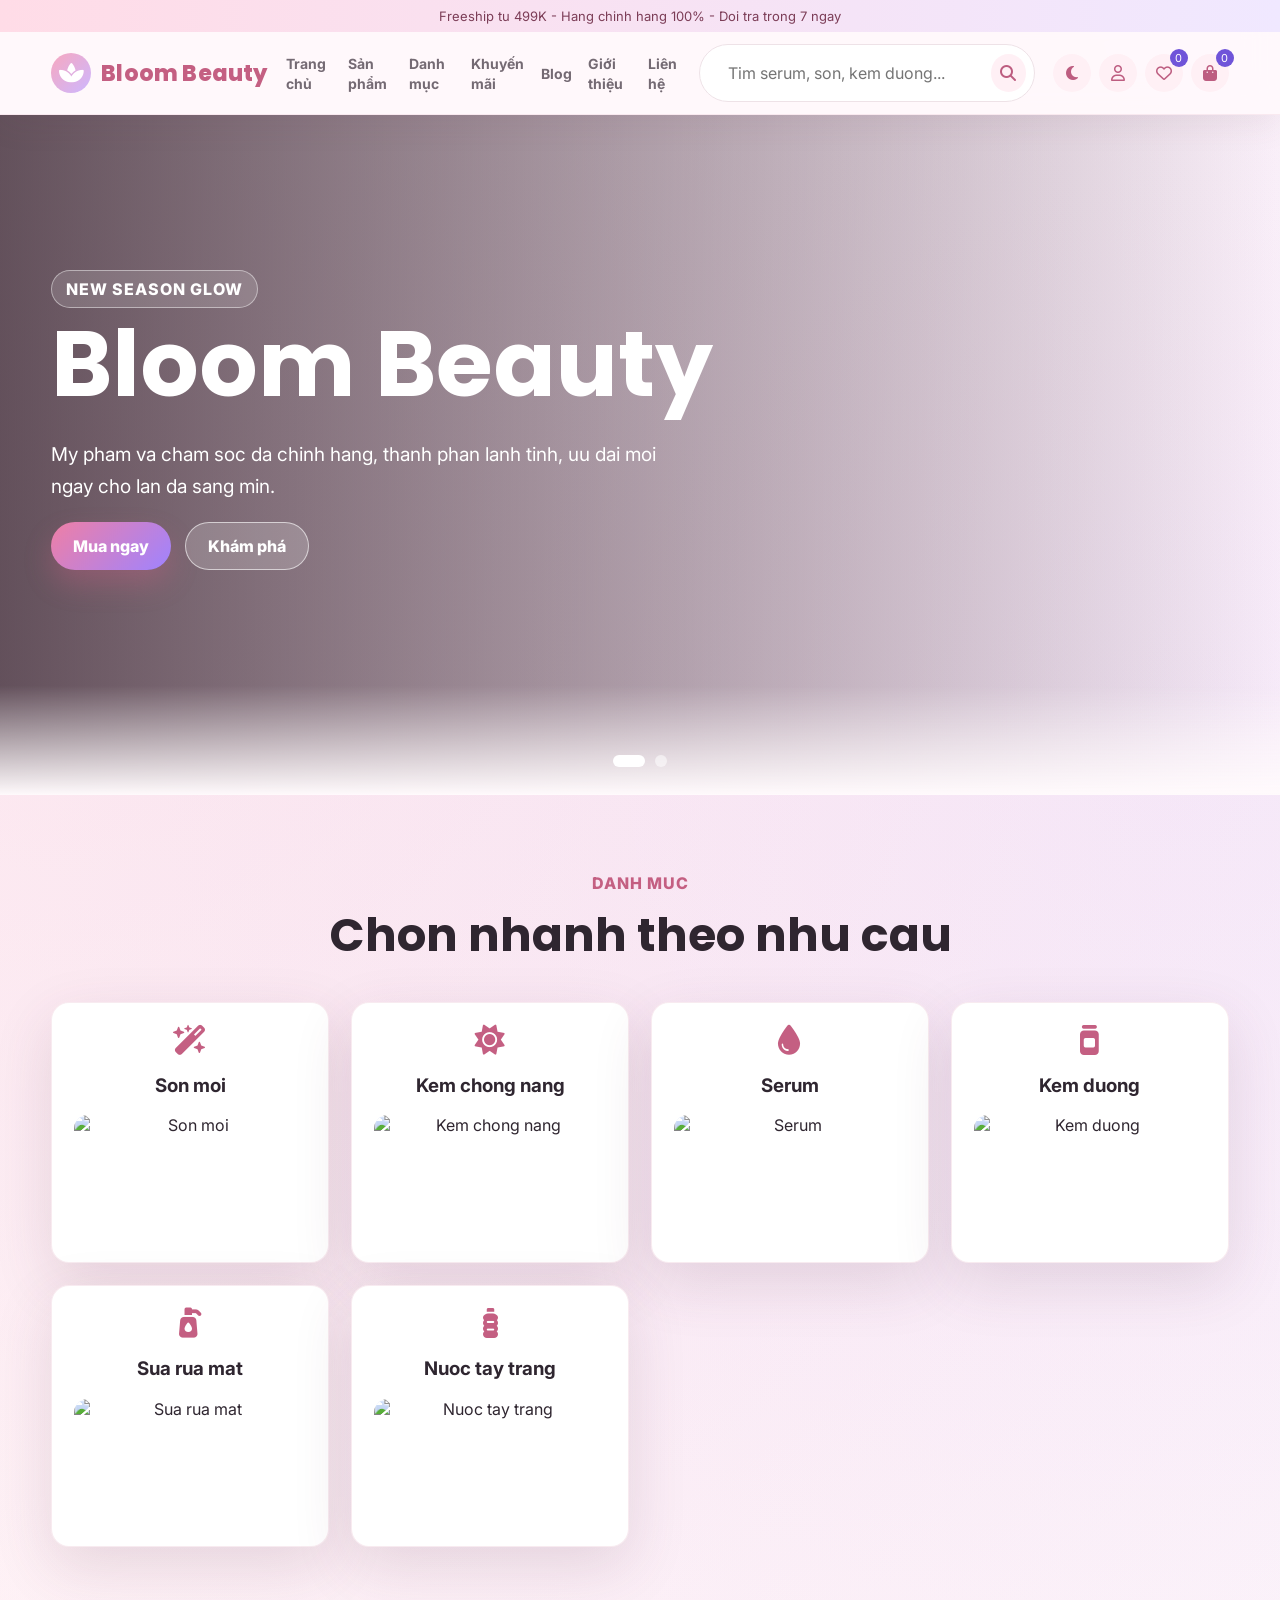
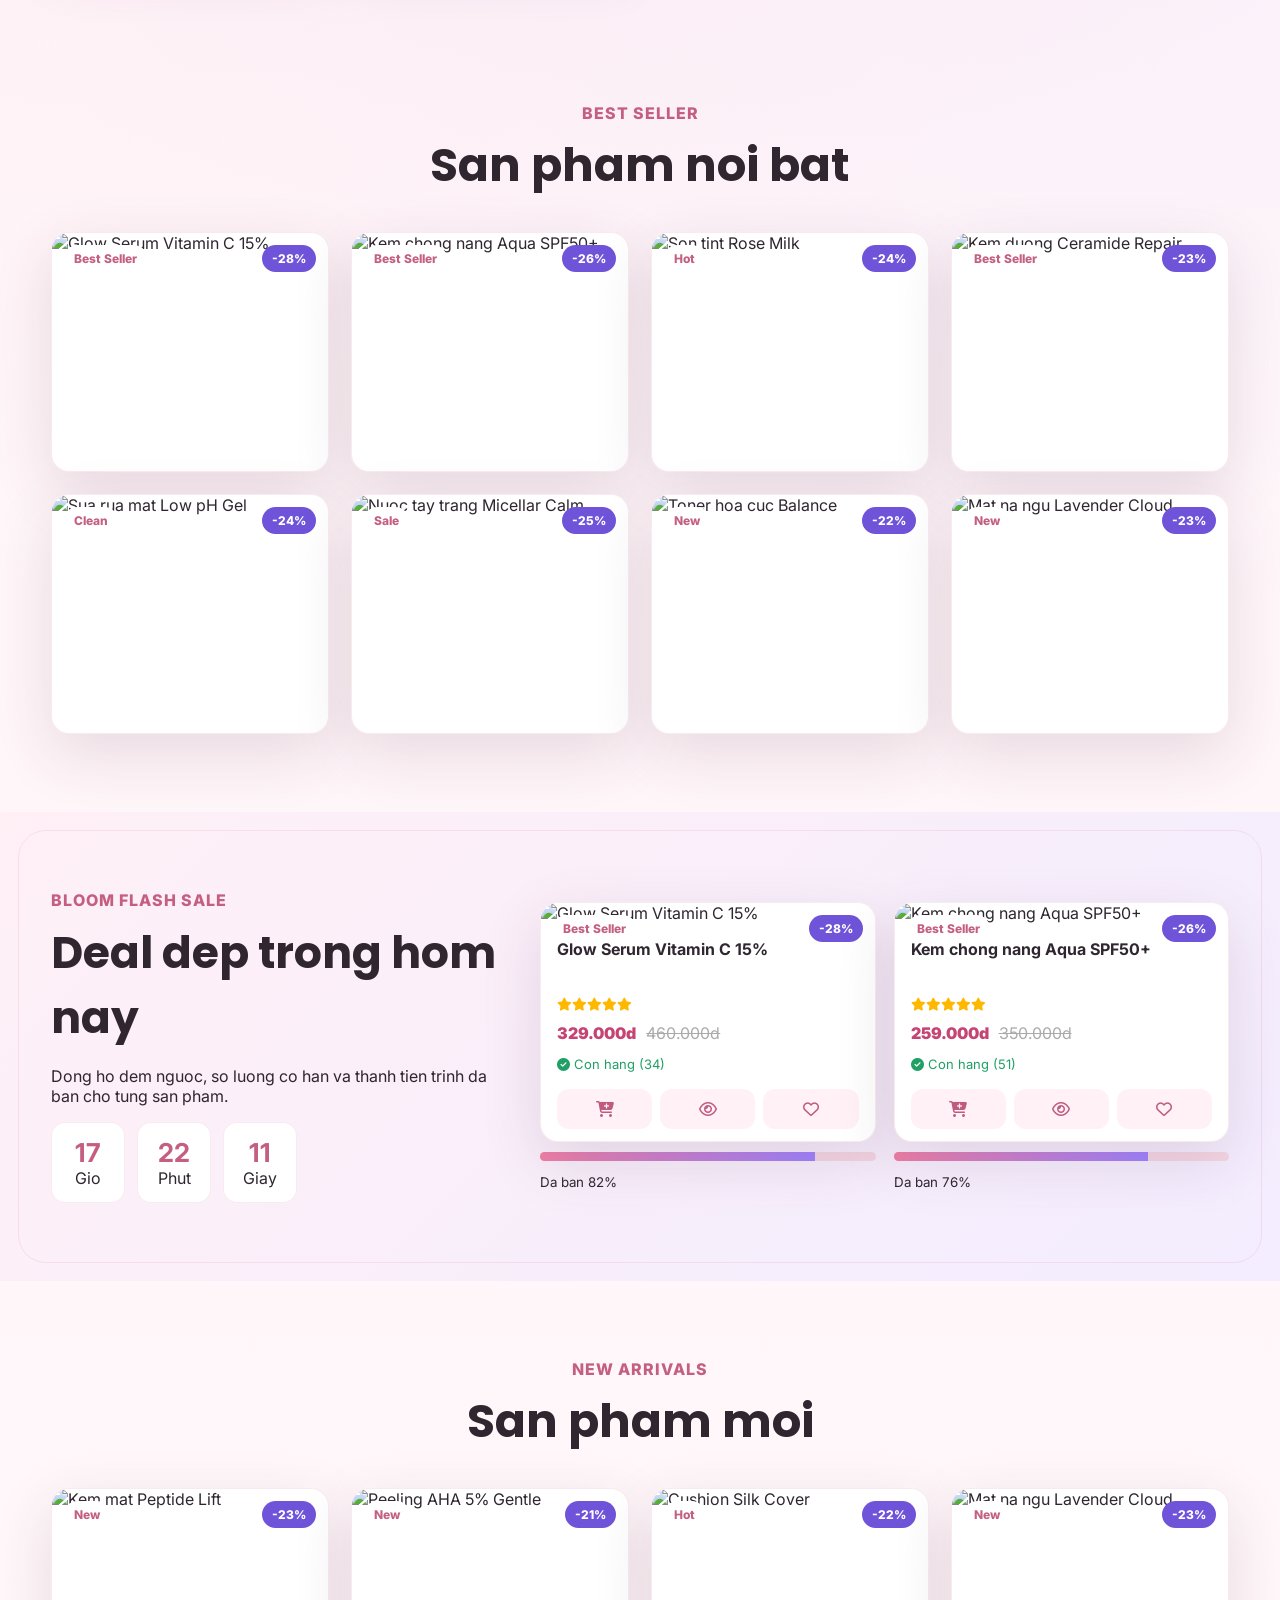
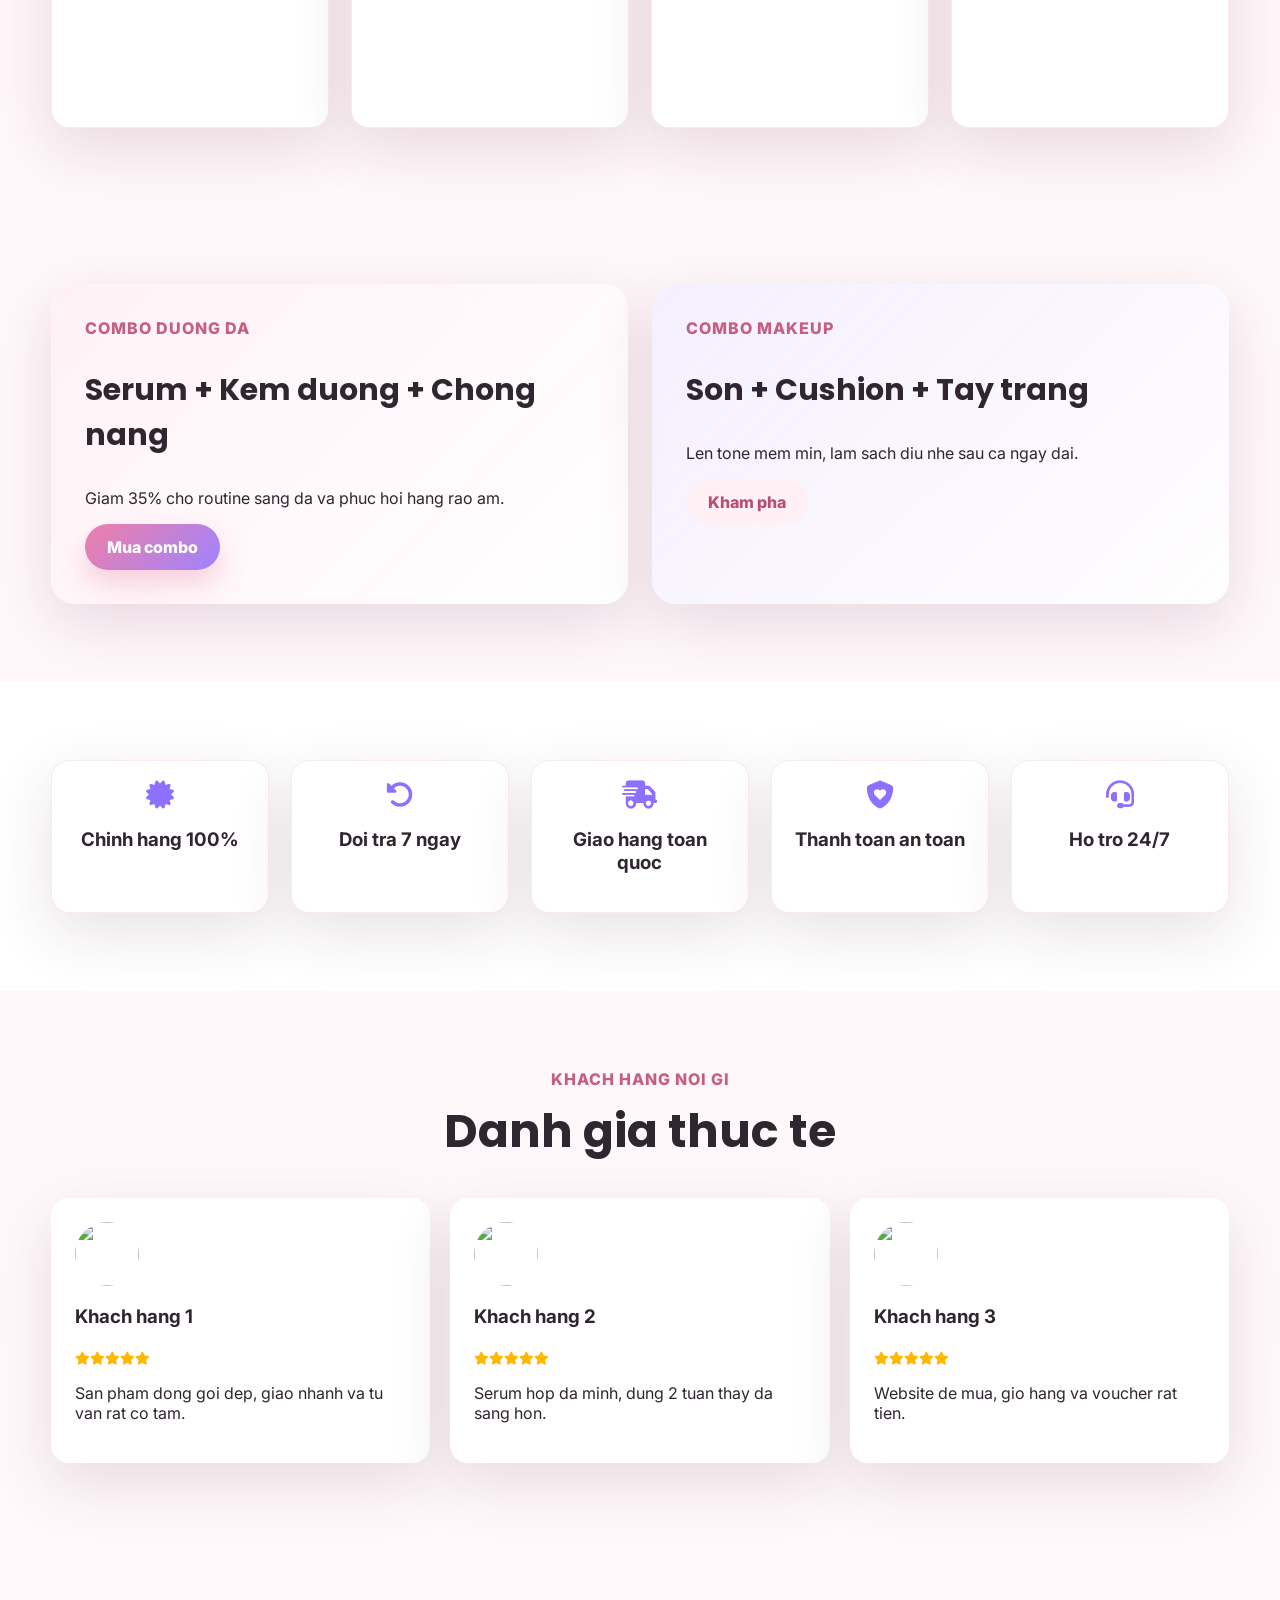
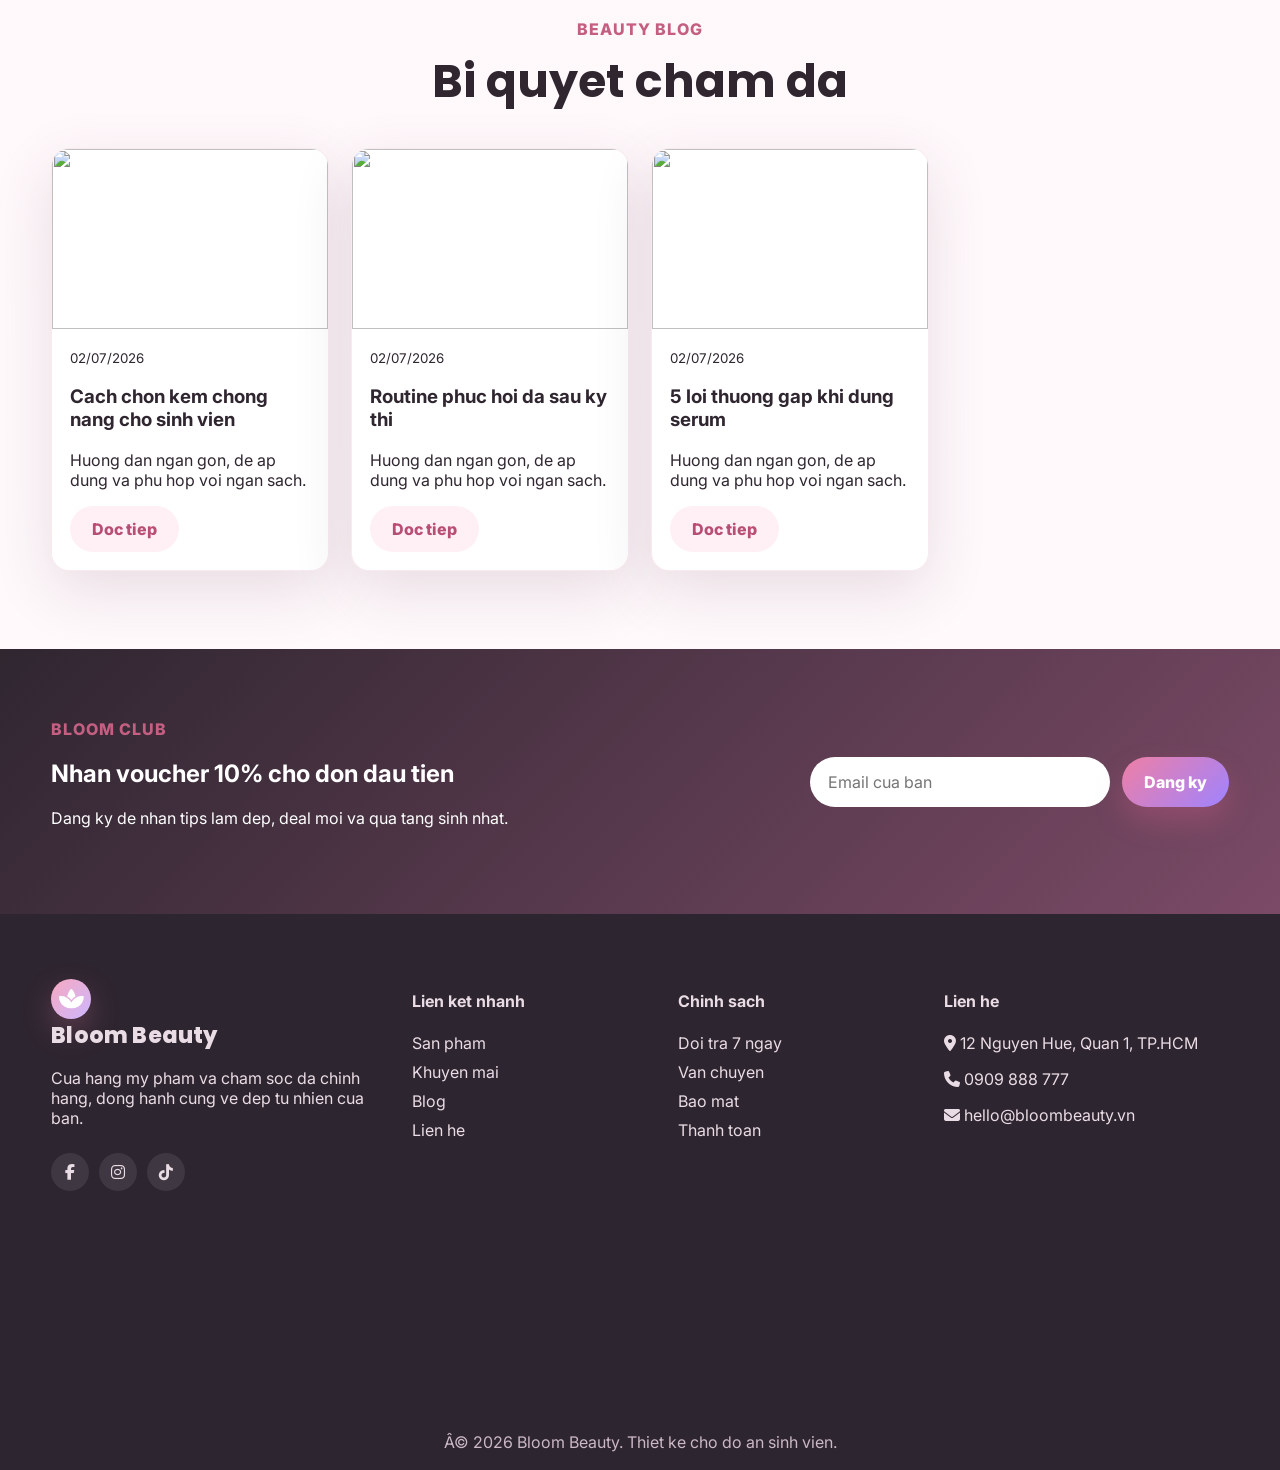
==== index.html @ 2b09e539 "create a project structure" ====
﻿<!DOCTYPE html>
<html lang="vi">
  <head>
    <meta charset="UTF-8">
    <meta name="viewport" content="width=device-width, initial-scale=1.0">
    <title>Bloom Beauty - Mỹ phẩm & chăm sóc da chính hãng</title>
    <link rel="preconnect" href="https://fonts.googleapis.com">
    <link rel="preconnect" href="https://fonts.gstatic.com" crossorigin>
    <link href="https://fonts.googleapis.com/css2?family=Inter:wght@400;500;600;700;800&family=Nunito:wght@600;700;800&family=Poppins:wght@500;600;700;800&display=swap" rel="stylesheet">
    <link rel="stylesheet" href="https://cdnjs.cloudflare.com/ajax/libs/font-awesome/6.5.2/css/all.min.css">
    <link rel="stylesheet" href="https://unpkg.com/aos@2.3.1/dist/aos.css">
    <link rel="stylesheet" href="css/style.css">
  </head>
  <body>
    <div class="loader" id="loader">
      <div class="loader-ring"></div>
      <span>Bloom Beauty</span>
    </div>
    <header class="site-header" id="siteHeader">
      <div class="topbar">Freeship tu 499K - Hang chinh hang 100% - Doi tra trong 7 ngay</div>
      <nav class="navbar container">
        <a class="logo" href="index.html">
          <i class="fa-solid fa-spa"></i>
          <span>Bloom Beauty</span>
        </a>
        <button class="menu-toggle" id="menuToggle" aria-label="Mo menu">
          <i class="fa-solid fa-bars"></i>
        </button>
        <ul class="nav-menu" id="navMenu">
          <li>
            <a href="index.html">Trang chủ</a>
          </li>
          <li>
            <a href="html/san-pham.html">Sản phẩm</a>
          </li>
          <li>
            <a href="index.html#categories">Danh mục</a>
          </li>
          <li>
            <a href="index.html#flash-sale">Khuyến mãi</a>
          </li>
          <li>
            <a href="index.html#blog">Blog</a>
          </li>
          <li>
            <a href="html/gioi-thieu.html">Giới thiệu</a>
          </li>
          <li>
            <a href="html/lien-he.html">Liên hệ</a>
          </li>
        </ul>
        <form class="search-box" data-search-form>
          <input type="search" placeholder="Tim serum, son, kem duong..." data-search-input>
          <button type="submit">
            <i class="fa-solid fa-magnifying-glass"></i>
          </button>
        </form>
        <div class="header-actions">
          <button class="icon-btn" id="darkModeToggle" title="Dark mode">
            <i class="fa-solid fa-moon"></i>
          </button>
          <a class="icon-btn" href="html/tai-khoan.html" title="Tai khoan">
            <i class="fa-regular fa-user"></i>
          </a>
          <a class="icon-btn count-link" href="html/yeu-thich.html" title="Yeu thich">
            <i class="fa-regular fa-heart"></i>
            <span data-wishlist-count>0</span>
          </a>
          <a class="icon-btn count-link" href="html/gio-hang.html" title="Gio hang">
            <i class="fa-solid fa-bag-shopping"></i>
            <span data-cart-count>0</span>
          </a>
        </div>
      </nav>
    </header>
    <main>
      <section class="hero">
        <div class="hero-slider" id="heroSlider">
          <article class="hero-slide active" style="--bg:url('https://images.unsplash.com/photo-1596462502278-27bfdc403348?auto=format&fit=crop&w=1600&q=80')">
            <div class="container hero-content" data-aos="fade-up">
              <span class="eyebrow">New season glow</span>
              <h1>Bloom Beauty</h1>
              <p>My pham va cham soc da chinh hang, thanh phan lanh tinh, uu dai moi ngay cho lan da sang min.</p>
              <div class="hero-buttons">
                <a class="btn primary ripple" href="html/san-pham.html">Mua ngay</a>
                <a class="btn ghost ripple" href="#categories">Khám phá</a>
              </div>
            </div>
          </article>
          <article class="hero-slide" style="--bg:url('https://images.unsplash.com/photo-1571781926291-c477ebfd024b?auto=format&fit=crop&w=1600&q=80')">
            <div class="container hero-content">
              <span class="eyebrow">Flash sale den nua dem</span>
              <h1>Routine xinh, gia diu</h1>
              <p>Giam toi 45% cac combo serum, kem duong va chong nang duoc yeu thich nhat.</p>
              <div class="hero-buttons">
                <a class="btn primary ripple" href="#flash-sale">ản phẩm</a>
                <a class="btn ghost ripple" href="html/san-pham.html">Xem sản phẩm</a>
              </div>
            </div>
          </article>
        </div>
        <div class="slider-dots" id="heroDots">
        </div>
      </section>
      <section class="section container" id="categories">
        <div class="section-heading" data-aos="fade-up">
          <span>Danh muc</span>
          <h2>Chon nhanh theo nhu cau</h2>
        </div>
        <div class="category-grid" id="categoryGrid">
        </div>
      </section>
      <section class="section container">
        <div class="section-heading" data-aos="fade-up">
          <span>Best seller</span>
          <h2>San pham noi bat</h2>
        </div>
        <div class="product-grid" id="featuredProducts">
        </div>
      </section>
      <section class="section sale-band" id="flash-sale">
        <div class="container sale-layout">
          <div data-aos="fade-right">
            <span class="eyebrow">Bloom Flash Sale</span>
            <h2>Deal dep trong hom nay</h2>
            <p>Dong ho dem nguoc, so luong co han va thanh tien trinh da ban cho tung san pham.</p>
            <div class="countdown" id="countdown">
            </div>
          </div>
          <div class="sale-products" id="flashProducts" data-aos="fade-left">
          </div>
        </div>
      </section>
      <section class="section container">
        <div class="section-heading" data-aos="fade-up">
          <span>New arrivals</span>
          <h2>San pham moi</h2>
        </div>
        <div class="product-grid compact" id="newProducts">
        </div>
      </section>
      <section class="section container">
        <div class="combo-grid">
          <article class="combo-card" data-aos="zoom-in">
            <span>Combo duong da</span>
            <h3>Serum + Kem duong + Chong nang</h3>
            <p>Giam 35% cho routine sang da va phuc hoi hang rao am.</p>
            <a class="btn primary ripple" href="html/san-pham.html?category=Combo">Mua combo</a>
          </article>
          <article class="combo-card lavender" data-aos="zoom-in" data-aos-delay="120">
            <span>Combo makeup</span>
            <h3>Son + Cushion + Tay trang</h3>
            <p>Len tone mem min, lam sach diu nhe sau ca ngay dai.</p>
            <a class="btn secondary ripple" href="html/san-pham.html?category=Trang diem">Kham pha</a>
          </article>
        </div>
      </section>
      <section class="section why">
        <div class="container why-grid" id="whyGrid">
        </div>
      </section>
      <section class="section container testimonials">
        <div class="section-heading">
          <span>Khach hang noi gi</span>
          <h2>Danh gia thuc te</h2>
        </div>
        <div class="testimonial-slider" id="testimonialSlider">
        </div>
      </section>
      <section class="section container" id="blog">
        <div class="section-heading">
          <span>Beauty blog</span>
          <h2>Bi quyet cham da</h2>
        </div>
        <div class="blog-grid" id="blogGrid">
        </div>
      </section>
      <section class="newsletter">
        <div class="container newsletter-box">
          <div>
            <span class="eyebrow">Bloom Club</span>
            <h2>Nhan voucher 10% cho don dau tien</h2>
            <p>Dang ky de nhan tips lam dep, deal moi va qua tang sinh nhat.</p>
          </div>
          <form class="newsletter-form" id="newsletterForm">
            <input type="email" placeholder="Email cua ban" required>
            <button class="btn primary ripple" type="submit">Dang ky</button>
          </form>
        </div>
      </section>
    </main>
    <footer class="site-footer">
      <div class="container footer-grid">
        <div>
          <a class="logo" href="index.html">
            <i class="fa-solid fa-spa"></i>
            <span>Bloom Beauty</span>
          </a>
          <p>Cua hang my pham va cham soc da chinh hang, dong hanh cung ve dep tu nhien cua ban.</p>
          <div class="socials">
            <a href="#">
              <i class="fa-brands fa-facebook-f"></i>
            </a>
            <a href="#">
              <i class="fa-brands fa-instagram"></i>
            </a>
            <a href="#">
              <i class="fa-brands fa-tiktok"></i>
            </a>
          </div>
        </div>
        <div>
          <h4>Lien ket nhanh</h4>
          <a href="html/san-pham.html">San pham</a>
          <a href="index.html#flash-sale">Khuyen mai</a>
          <a href="index.html#blog">Blog</a>
          <a href="html/lien-he.html">Lien he</a>
        </div>
        <div>
          <h4>Chinh sach</h4>
          <a href="#">Doi tra 7 ngay</a>
          <a href="#">Van chuyen</a>
          <a href="#">Bao mat</a>
          <a href="#">Thanh toan</a>
        </div>
        <div>
          <h4>Lien he</h4>
          <p>
            <i class="fa-solid fa-location-dot"></i> 12 Nguyen Hue, Quan 1, TP.HCM</p>
            <p>
              <i class="fa-solid fa-phone"></i> 0909 888 777</p>
              <p>
                <i class="fa-solid fa-envelope"></i> hello@bloombeauty.vn</p>
              </div>
            </div>
            <div class="footer-map">
              <iframe title="Google Map" loading="lazy" src="https://www.google.com/maps?q=Nguyen%20Hue%20Ho%20Chi%20Minh&output=embed">
              </iframe>
            </div>
            <p class="copyright">Â© 2026 Bloom Beauty. Thiet ke cho do an sinh vien.</p>
          </footer>
          <button class="scroll-top" id="scrollTop">
            <i class="fa-solid fa-arrow-up"></i>
          </button>
          <div class="toast-wrap" id="toastWrap">
          </div>
          <div class="modal" id="quickViewModal" aria-hidden="true">
          </div>
          <script src="https://unpkg.com/aos@2.3.1/dist/aos.js">
          </script>
          <script src="js/script.js">
          </script>
        </body>
      </html>
---- css/style.css ----
﻿
:root{--pink:#f7a8bf;--pink2:#ffdce7;--violet:#cdb7ff;--cream:#fff7ed;--text:#2f2630;--muted:#746a73;--line:#eee2e7;--bg:#fffafc;--card:#fff;--shadow:0 20px 60px rgba(92,52,75,.14);--radius:18px}*{box-sizing:border-box}html{scroll-behavior:smooth}body{margin:0;font-family:Inter,Arial,sans-serif;background:var(--bg);color:var(--text)}body.dark{--bg:#17131a;--card:#211b25;--text:#fff7fb;--muted:#cfc0ca;--line:#403441;--shadow:0 20px 70px rgba(0,0,0,.35)}a{text-decoration:none;color:inherit}img{max-width:100%;display:block}button,input,select,textarea{font:inherit}.container{width:min(1180px,92%);margin:auto}.loader{position:fixed;inset:0;z-index:2000;display:grid;place-items:center;background:linear-gradient(135deg,#fff,#ffe2ed);transition:.5s}.loader.hide{opacity:0;visibility:hidden}.loader-ring{width:58px;height:58px;border-radius:50%;border:5px solid #fff;border-top-color:var(--pink);animation:spin 1s linear infinite}.loader span{font-family:Poppins;font-weight:800;color:#c65f83}.topbar{text-align:center;padding:8px 12px;background:linear-gradient(90deg,var(--pink2),#f0e8ff);font-size:13px;color:#7c3d57}.site-header{position:sticky;top:0;z-index:1000;background:rgba(255,250,252,.88);backdrop-filter:blur(16px);box-shadow:0 10px 30px rgba(99,59,77,.08)}body.dark .site-header{background:rgba(23,19,26,.88)}.navbar{min-height:76px;display:flex;align-items:center;gap:18px}.logo{display:flex;align-items:center;gap:10px;font-family:Poppins;font-weight:800;font-size:22px;color:#c45f82}.logo i{width:40px;height:40px;border-radius:50%;display:grid;place-items:center;background:linear-gradient(135deg,var(--pink),var(--violet));color:#fff}.nav-menu{display:flex;align-items:center;gap:16px;list-style:none;padding:0;margin:0;flex:1}.nav-menu a{font-weight:700;font-size:14px;color:var(--muted)}.nav-menu a:hover{color:#c45f82}.search-box{display:flex;align-items:center;background:var(--card);border:1px solid var(--line);border-radius:999px;padding:6px 8px 6px 16px;min-width:250px}.search-box input{border:0;outline:0;background:transparent;width:100%;color:var(--text)}.search-box button,.icon-btn,.menu-toggle{border:0;cursor:pointer}.search-box button,.icon-btn{width:38px;height:38px;border-radius:50%;display:grid;place-items:center;background:#fff0f5;color:#bd5d80}.header-actions{display:flex;gap:8px}.count-link{position:relative}.count-link span{position:absolute;right:-5px;top:-5px;min-width:18px;height:18px;border-radius:999px;background:#6f54d9;color:#fff;font-size:11px;display:grid;place-items:center}.menu-toggle{display:none;background:var(--card);color:var(--text);font-size:22px}.hero{position:relative;min-height:680px;overflow:hidden}.hero-slider,.hero-slide{position:absolute;inset:0}.hero-slide{opacity:0;transition:opacity .8s;background:linear-gradient(90deg,rgba(40,22,34,.72),rgba(255,255,255,.08)),var(--bg) center/cover}.hero-slide.active{opacity:1}.hero-content{position:relative;z-index:2;min-height:680px;display:flex;flex-direction:column;justify-content:center;color:white;max-width:1180px}.eyebrow,.section-heading span,.combo-card span{font-weight:800;text-transform:uppercase;letter-spacing:1px;color:#c45f82}.hero h1{font-family:Poppins;font-size:clamp(46px,8vw,92px);line-height:1;margin:10px 0}.hero p{max-width:620px;font-size:19px;line-height:1.7}.hero-buttons{display:flex;gap:14px;flex-wrap:wrap}.btn{border:0;display:inline-flex;align-items:center;justify-content:center;gap:8px;border-radius:999px;padding:13px 22px;font-weight:800;cursor:pointer;transition:.25s}.btn.primary{background:linear-gradient(135deg,#ef7fa5,#9f83ff);color:#fff;box-shadow:0 14px 28px rgba(225,97,141,.28)}.btn.secondary{background:#fff0f6;color:#b94e75}.btn.ghost{background:rgba(255,255,255,.18);color:#fff;border:1px solid rgba(255,255,255,.6)}.btn:hover,.product-card:hover,.category-card:hover{transform:translateY(-6px)}.slider-dots{position:absolute;bottom:28px;left:50%;transform:translateX(-50%);display:flex;gap:10px;z-index:5}.slider-dots button{width:12px;height:12px;border-radius:50%;border:0;background:#fff8}.slider-dots button.active{width:32px;border-radius:999px;background:#fff}.section{padding:78px 0}.section-heading{text-align:center;margin-bottom:32px}.section-heading h2{font-family:Poppins;font-size:clamp(28px,4vw,46px);margin:8px 0 0}.category-grid,.product-grid,.why-grid,.blog-grid,.team-grid,.values{display:grid;grid-template-columns:repeat(4,1fr);gap:22px}.category-card,.product-card,.blog-card,.why-item,.panel,.summary,.values article,.team-grid article{background:var(--card);border:1px solid var(--line);border-radius:var(--radius);box-shadow:var(--shadow)}.category-card{padding:22px;text-align:center;transition:.25s}.category-card i{font-size:30px;color:#c45f82}.category-card img{height:125px;width:100%;object-fit:cover;border-radius:14px;margin-top:12px}.product-card{position:relative;overflow:hidden;transition:.25s}.product-card .thumb{height:230px;background:#fff;overflow:hidden}.product-card img{height:100%;width:100%;object-fit:cover;transition:.45s}.product-card:hover img{transform:scale(1.08)}.product-info{padding:16px}.product-info h3{min-height:46px;margin:0 0 8px;font-size:16px}.stars{color:#ffb800;font-size:13px}.price{display:flex;gap:10px;align-items:center;margin:10px 0}.new-price{font-weight:900;color:#c54473}.old-price{text-decoration:line-through;color:#aaa}.badge,.discount{position:absolute;top:12px;border-radius:999px;padding:6px 10px;font-size:12px;font-weight:800}.badge{left:12px;background:#fff;color:#c45f82}.discount{right:12px;background:#6f54d9;color:#fff}.stock{font-size:13px;color:#20a064}.card-actions{display:flex;gap:8px;flex-wrap:wrap}.card-actions button,.card-actions a{flex:1;min-width:42px;border:0;border-radius:12px;padding:10px;background:#fff0f6;color:#b94e75;font-weight:800;cursor:pointer;text-align:center}.sale-band{background:linear-gradient(135deg,#fff0f6,#f3edff)}.sale-layout{display:grid;grid-template-columns:.8fr 1.2fr;gap:30px;align-items:center}.sale-layout h2{font-family:Poppins;font-size:44px;margin:10px 0}.countdown{display:flex;gap:12px;flex-wrap:wrap}.countdown div{background:var(--card);padding:14px;border-radius:14px;text-align:center;min-width:74px}.countdown strong{display:block;font-size:26px;color:#c45f82}.sale-products{display:grid;grid-template-columns:repeat(2,1fr);gap:18px}.progress{height:9px;background:#f4d6e3;border-radius:999px;overflow:hidden;margin:10px 0}.progress span{display:block;height:100%;background:linear-gradient(90deg,#ef7fa5,#9f83ff)}.combo-grid{display:grid;grid-template-columns:1fr 1fr;gap:24px}.combo-card{min-height:260px;padding:34px;border-radius:24px;background:linear-gradient(135deg,rgba(255,241,246,.95),rgba(255,255,255,.9)),url('https://images.unsplash.com/photo-1522338242992-e1a54906a8da?auto=format&fit=crop&w=900&q=80') center/cover;box-shadow:var(--shadow)}.combo-card.lavender{background:linear-gradient(135deg,rgba(244,238,255,.95),rgba(255,255,255,.82)),url('https://images.unsplash.com/photo-1487412947147-5cebf100ffc2?auto=format&fit=crop&w=900&q=80') center/cover}.combo-card h3{font-family:Poppins;font-size:30px;max-width:520px}.why{background:#fff}.why-grid{grid-template-columns:repeat(5,1fr)}.why-item{padding:20px;text-align:center}.why-item i{font-size:28px;color:#8d70ff}.testimonial-slider{display:grid;grid-template-columns:repeat(3,1fr);gap:20px}.testimonial{background:var(--card);padding:24px;border-radius:var(--radius);box-shadow:var(--shadow)}.testimonial img{width:64px;height:64px;border-radius:50%;object-fit:cover}.blog-card{overflow:hidden}.blog-card img{height:180px;width:100%;object-fit:cover}.blog-card div{padding:18px}.newsletter{padding:70px 0;background:linear-gradient(135deg,#2f2630,#7b4a66);color:#fff}.newsletter-box{display:flex;justify-content:space-between;gap:20px;align-items:center}.newsletter-form{display:flex;gap:12px}.newsletter input{min-width:300px;border:0;border-radius:999px;padding:15px 18px}.site-footer{background:#2d2530;color:#eadce4;padding-top:56px}.footer-grid{display:grid;grid-template-columns:1.4fr 1fr 1fr 1.2fr;gap:28px}.footer-grid a{display:block;color:#eadce4;margin:9px 0}.socials{display:flex;gap:10px}.socials a{width:38px;height:38px;border-radius:50%;display:grid;place-items:center;background:#ffffff16}.footer-map iframe,.map{width:100%;height:210px;border:0}.copyright{text-align:center;margin:0;padding:18px;color:#cbb8c5}.scroll-top{position:fixed;right:20px;bottom:20px;width:46px;height:46px;border:0;border-radius:50%;background:#c45f82;color:#fff;box-shadow:var(--shadow);opacity:0;pointer-events:none}.scroll-top.show{opacity:1;pointer-events:auto}.toast-wrap{position:fixed;right:20px;top:112px;z-index:3000;display:grid;gap:10px}.toast{background:var(--card);border-left:5px solid #c45f82;border-radius:12px;padding:14px 16px;box-shadow:var(--shadow)}.modal{position:fixed;inset:0;background:rgba(20,10,18,.55);display:none;place-items:center;z-index:2500;padding:20px}.modal.open{display:grid}.modal-card{background:var(--card);border-radius:22px;max-width:880px;width:100%;display:grid;grid-template-columns:1fr 1fr;gap:20px;padding:20px;position:relative}.modal-card img{height:420px;width:100%;object-fit:cover;border-radius:18px}.modal-close{position:absolute;right:14px;top:14px}.page-hero{padding:86px 0;background:linear-gradient(135deg,#fff0f6,#f2ecff)}.page-hero h1{font-family:Poppins;font-size:clamp(34px,5vw,58px);margin:8px 0}.shop-layout{display:grid;grid-template-columns:280px 1fr;gap:26px;padding:48px 0}.filters{position:sticky;top:112px;align-self:start;background:var(--card);border:1px solid var(--line);border-radius:var(--radius);padding:20px;box-shadow:var(--shadow)}label{display:grid;gap:8px;margin:12px 0;font-weight:700}input,select,textarea{border:1px solid var(--line);border-radius:14px;padding:12px;background:var(--card);color:var(--text)}textarea{min-height:110px;resize:vertical}.shop-toolbar{display:flex;justify-content:space-between;margin-bottom:20px}.pagination{display:flex;gap:8px;justify-content:center;margin-top:26px}.pagination button{border:0;border-radius:12px;padding:10px 14px;background:var(--card);box-shadow:var(--shadow);cursor:pointer}.pagination button.active{background:#c45f82;color:#fff}.detail-page{display:grid;grid-template-columns:1fr 1fr;gap:38px;padding:58px 0}.detail-gallery img{border-radius:22px;height:520px;width:100%;object-fit:cover}.thumb-row{display:flex;gap:10px;margin-top:12px}.thumb-row img{width:84px;height:84px;border-radius:12px;cursor:pointer}.detail-info h1{font-family:Poppins;font-size:40px}.tabs{margin-top:24px}.tabs details{border-top:1px solid var(--line);padding:14px 0}.cart-layout,.form-layout,.contact-grid{display:grid;grid-template-columns:1fr 360px;gap:26px;padding:48px 0}.contact-grid{grid-template-columns:1fr 1fr}.cart-item{display:grid;grid-template-columns:110px 1fr auto;gap:16px;align-items:center;background:var(--card);border:1px solid var(--line);border-radius:var(--radius);padding:14px;margin-bottom:14px}.cart-item img{width:110px;height:110px;object-fit:cover;border-radius:14px}.qty{display:flex;gap:8px;align-items:center}.qty button,.remove-btn,.modal-close{border:0;border-radius:10px;padding:9px 11px;background:#fff0f6;color:#b94e75;cursor:pointer}.summary,.panel{padding:22px}.radio-row{display:flex;gap:18px}.values{grid-template-columns:repeat(3,1fr)}.values article{padding:26px;text-align:center}.values i{font-size:34px;color:#c45f82}.team-grid{grid-template-columns:repeat(3,1fr)}.team-grid article{text-align:center;overflow:hidden}.team-grid img{height:260px;width:100%;object-fit:cover}.team-grid h3{margin-bottom:0}.empty{padding:40px;text-align:center;background:var(--card);border-radius:var(--radius);box-shadow:var(--shadow)}@keyframes spin{to{transform:rotate(360deg)}}@media(max-width:1050px){.navbar{flex-wrap:wrap}.menu-toggle{display:block}.nav-menu{display:none;position:absolute;left:4%;right:4%;top:118px;background:var(--card);border-radius:18px;padding:16px;box-shadow:var(--shadow);flex-direction:column}.nav-menu.open{display:flex}.search-box{order:3;width:100%}.category-grid,.product-grid,.blog-grid{grid-template-columns:repeat(2,1fr)}.why-grid{grid-template-columns:repeat(3,1fr)}.sale-layout,.shop-layout,.detail-page,.cart-layout,.form-layout,.contact-grid{grid-template-columns:1fr}.filters{position:static}.footer-grid{grid-template-columns:1fr 1fr}.newsletter-box{display:block}.newsletter-form{margin-top:18px}.modal-card{grid-template-columns:1fr}.modal-card img{height:280px}}@media(max-width:640px){.hero,.hero-content{min-height:590px}.header-actions{width:100%;justify-content:space-between}.category-grid,.product-grid,.sale-products,.combo-grid,.why-grid,.testimonial-slider,.blog-grid,.footer-grid,.values,.team-grid{grid-template-columns:1fr}.newsletter-form{display:grid}.newsletter input{min-width:0}.cart-item{grid-template-columns:88px 1fr}.cart-item>div:last-child{grid-column:1/-1}.product-card .thumb{height:250px}.shop-toolbar{display:grid;gap:12px}.detail-gallery img{height:360px}}


/* Bloom Beauty polish pass */
body {
  background:
    radial-gradient(circle at 8% 8%, rgba(247, 168, 191, .22), transparent 28%),
    radial-gradient(circle at 92% 12%, rgba(205, 183, 255, .20), transparent 26%),
    linear-gradient(180deg, #fffafc 0%, #fff6f9 38%, #fffafc 100%);
}
body.dark {
  background:
    radial-gradient(circle at 8% 8%, rgba(247, 168, 191, .12), transparent 28%),
    radial-gradient(circle at 92% 12%, rgba(205, 183, 255, .12), transparent 26%),
    #17131a;
}
.site-header {
  border-bottom: 1px solid rgba(196, 95, 130, .10);
}
.navbar {
  min-height: 82px;
}
.logo span {
  letter-spacing: .2px;
}
.nav-menu a {
  position: relative;
  padding: 10px 0;
}
.nav-menu a::after {
  content: '';
  position: absolute;
  left: 0;
  bottom: 3px;
  width: 0;
  height: 2px;
  border-radius: 999px;
  background: linear-gradient(90deg, #ef7fa5, #9f83ff);
  transition: width .25s ease;
}
.nav-menu a:hover::after {
  width: 100%;
}
.search-box,
.icon-btn,
.category-card,
.product-card,
.blog-card,
.why-item,
.panel,
.summary,
.values article,
.team-grid article {
  backdrop-filter: blur(14px);
}
.search-box:focus-within {
  border-color: rgba(196, 95, 130, .45);
  box-shadow: 0 0 0 4px rgba(247, 168, 191, .18);
}
.hero::after {
  content: '';
  position: absolute;
  left: 0;
  right: 0;
  bottom: 0;
  height: 110px;
  background: linear-gradient(180deg, transparent, var(--bg));
  z-index: 3;
  pointer-events: none;
}
.hero-content {
  padding-bottom: 70px;
}
.hero .eyebrow {
  display: inline-flex;
  width: fit-content;
  padding: 8px 14px;
  border: 1px solid rgba(255,255,255,.45);
  border-radius: 999px;
  background: rgba(255,255,255,.14);
  color: #fff;
}
.section-heading h2 {
  letter-spacing: 0;
}
.category-card,
.product-card,
.blog-card,
.why-item,
.combo-card,
.testimonial,
.panel,
.summary {
  border-color: rgba(196, 95, 130, .12);
}
.category-card:hover i,
.why-item:hover i {
  transform: scale(1.08) rotate(-3deg);
}
.category-card i,
.why-item i {
  transition: transform .25s ease;
}
.product-card {
  isolation: isolate;
}
.product-card::after {
  content: '';
  position: absolute;
  inset: auto 0 0 0;
  height: 42%;
  background: linear-gradient(180deg, transparent, rgba(255,255,255,.72));
  opacity: 0;
  transition: opacity .25s ease;
  pointer-events: none;
}
body.dark .product-card::after {
  background: linear-gradient(180deg, transparent, rgba(33,27,37,.80));
}
.product-card:hover::after {
  opacity: 1;
}
.product-info {
  position: relative;
  z-index: 2;
}
.card-actions {
  transform: translateY(4px);
  opacity: .92;
  transition: .25s ease;
}
.product-card:hover .card-actions {
  transform: translateY(0);
  opacity: 1;
}
.card-actions button:hover,
.card-actions a:hover,
.qty button:hover,
.remove-btn:hover,
.modal-close:hover {
  background: linear-gradient(135deg, #ef7fa5, #9f83ff);
  color: #fff;
}
.sale-band {
  position: relative;
  overflow: hidden;
}
.sale-band::before {
  content: '';
  position: absolute;
  inset: 18px;
  border: 1px solid rgba(196, 95, 130, .12);
  border-radius: 28px;
  pointer-events: none;
}
.countdown div,
.filters,
.summary,
.panel {
  border: 1px solid rgba(196, 95, 130, .12);
}
input:focus,
select:focus,
textarea:focus {
  outline: none;
  border-color: rgba(196, 95, 130, .55);
  box-shadow: 0 0 0 4px rgba(247, 168, 191, .16);
}
.footer-grid .logo i {
  box-shadow: 0 12px 30px rgba(239, 127, 165, .28);
}
@media(max-width:1050px) {
  .nav-menu {
    border: 1px solid rgba(196, 95, 130, .14);
  }
  .nav-menu a {
    width: 100%;
    text-align: center;
    padding: 12px;
    border-radius: 12px;
  }
  .nav-menu a:hover {
    background: #fff0f6;
  }
}
@media(max-width:640px) {
  .topbar {
    font-size: 12px;
    line-height: 1.45;
  }
  .navbar {
    gap: 12px;
    padding: 12px 0;
  }
  .logo span {
    font-size: 19px;
  }
  .hero p {
    font-size: 16px;
  }
  .btn {
    width: 100%;
  }
  .card-actions .btn,
  .card-actions button,
  .card-actions a {
    width: auto;
  }
  .section {
    padding: 58px 0;
  }
}
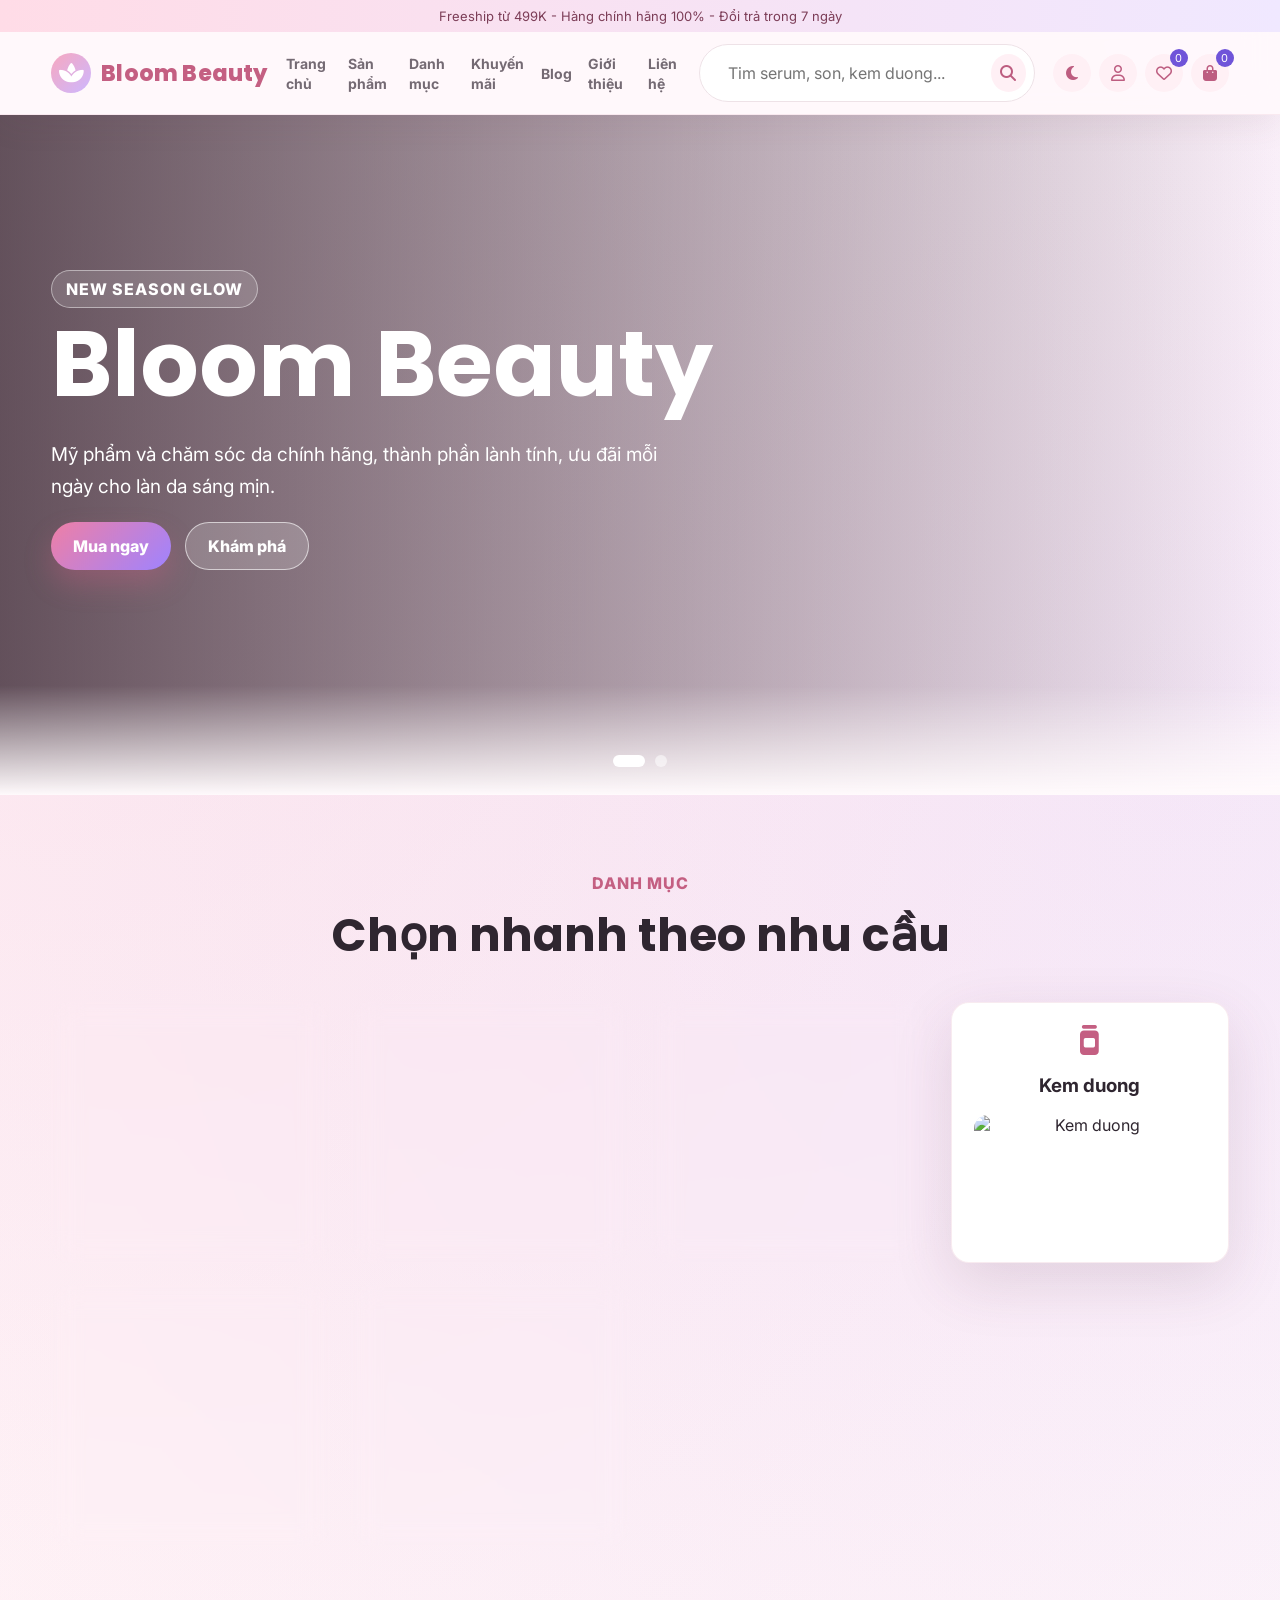
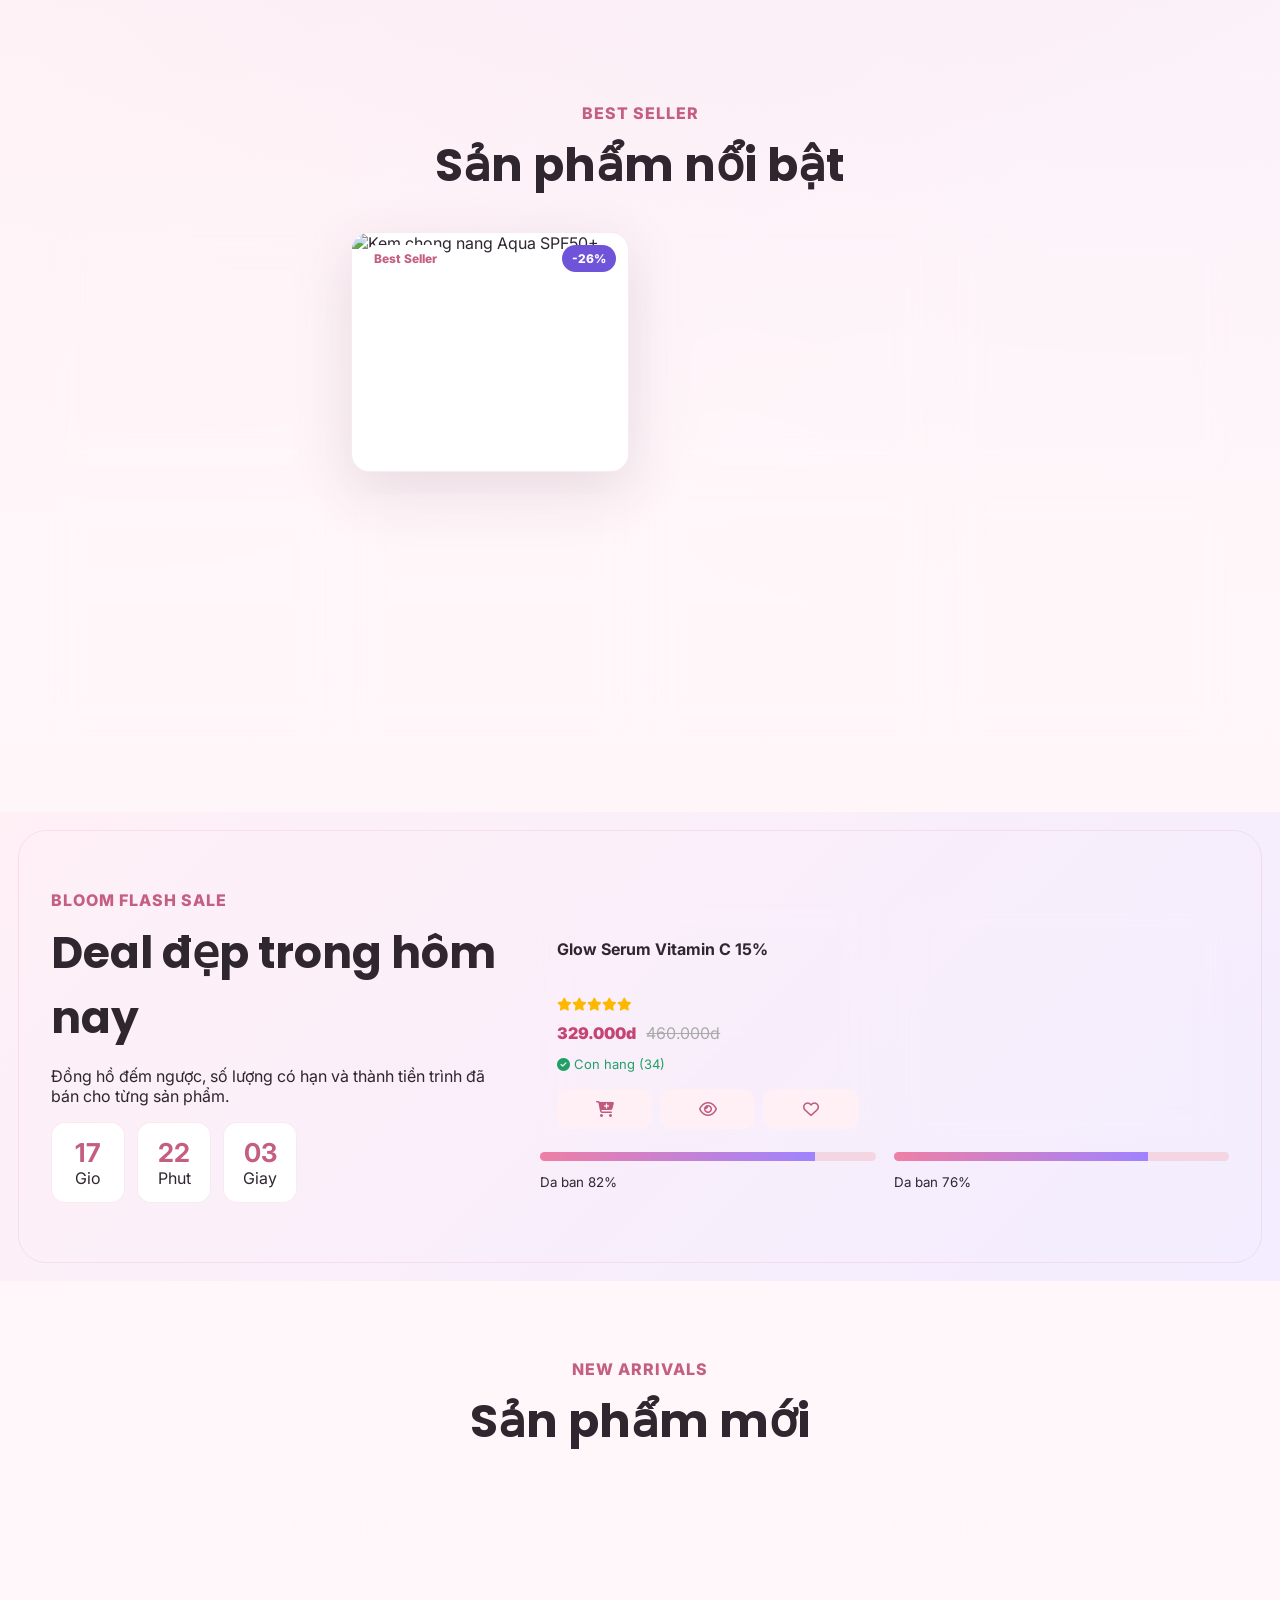
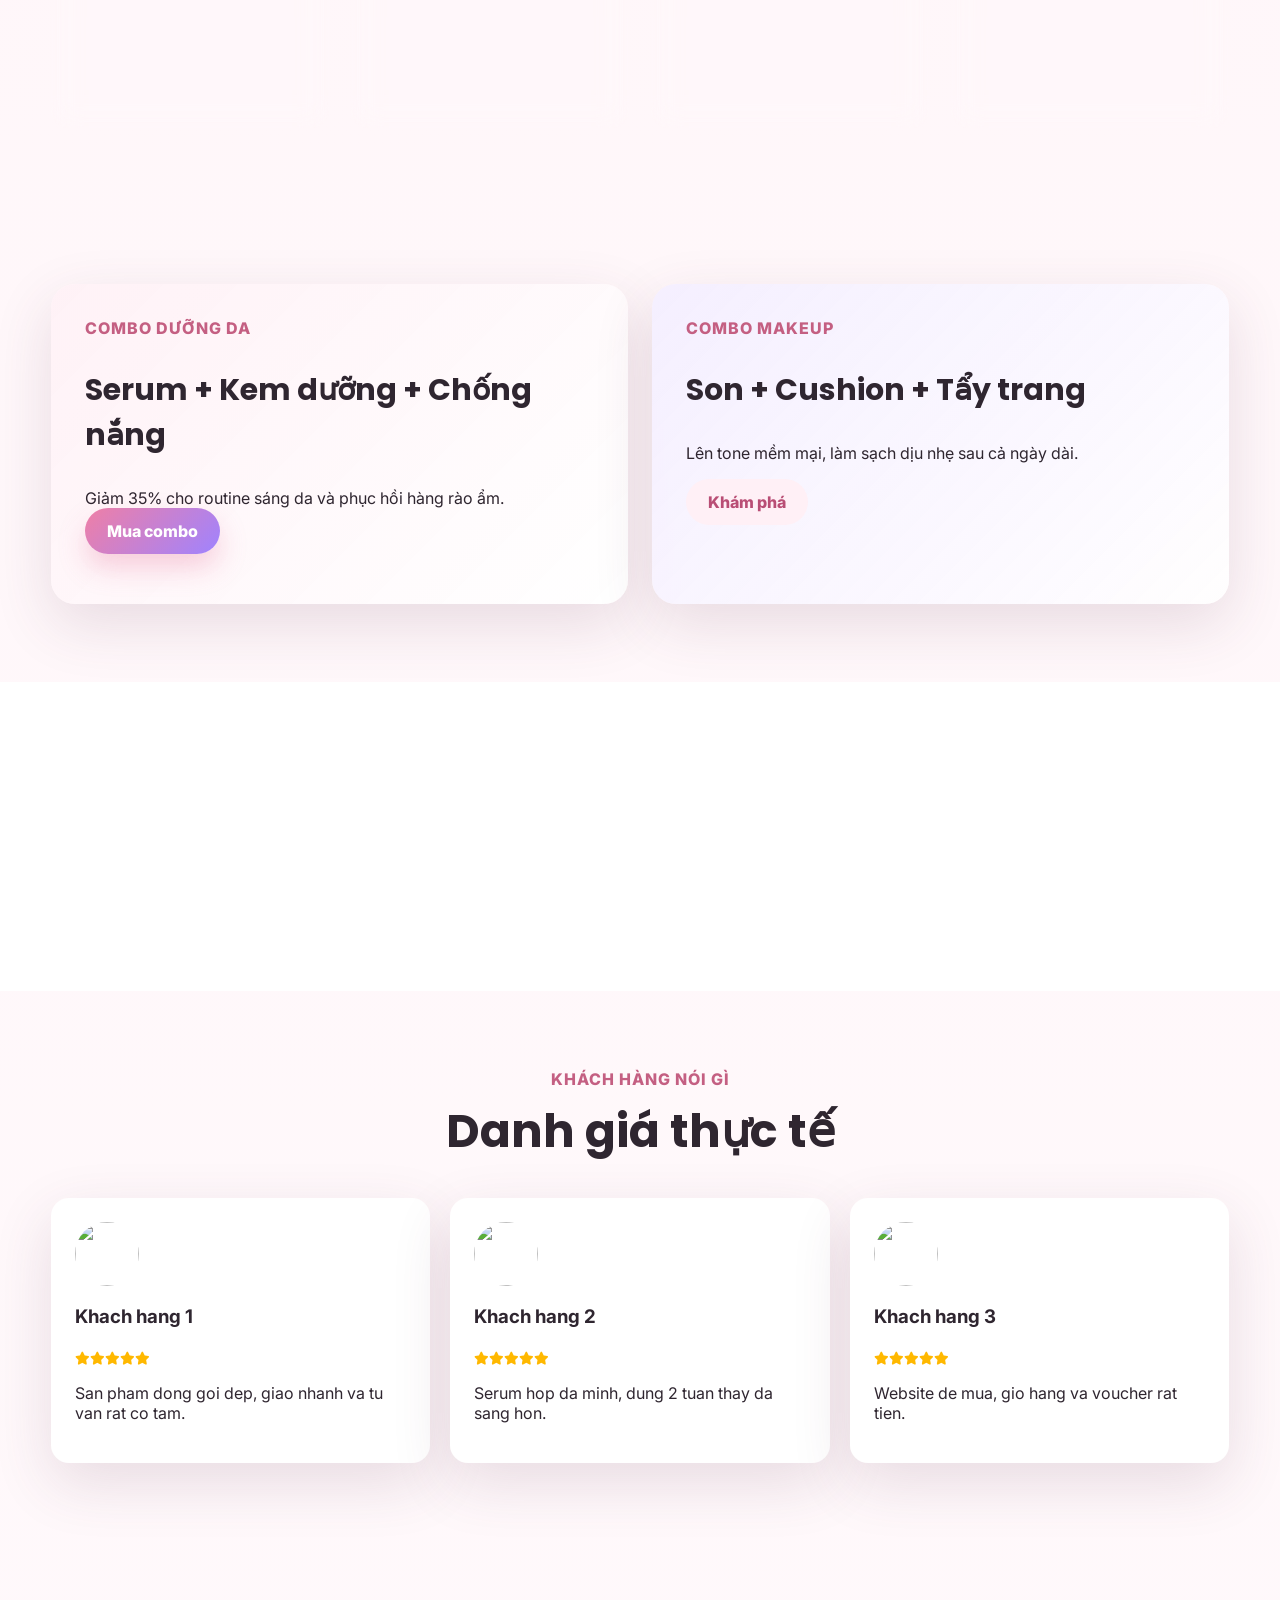
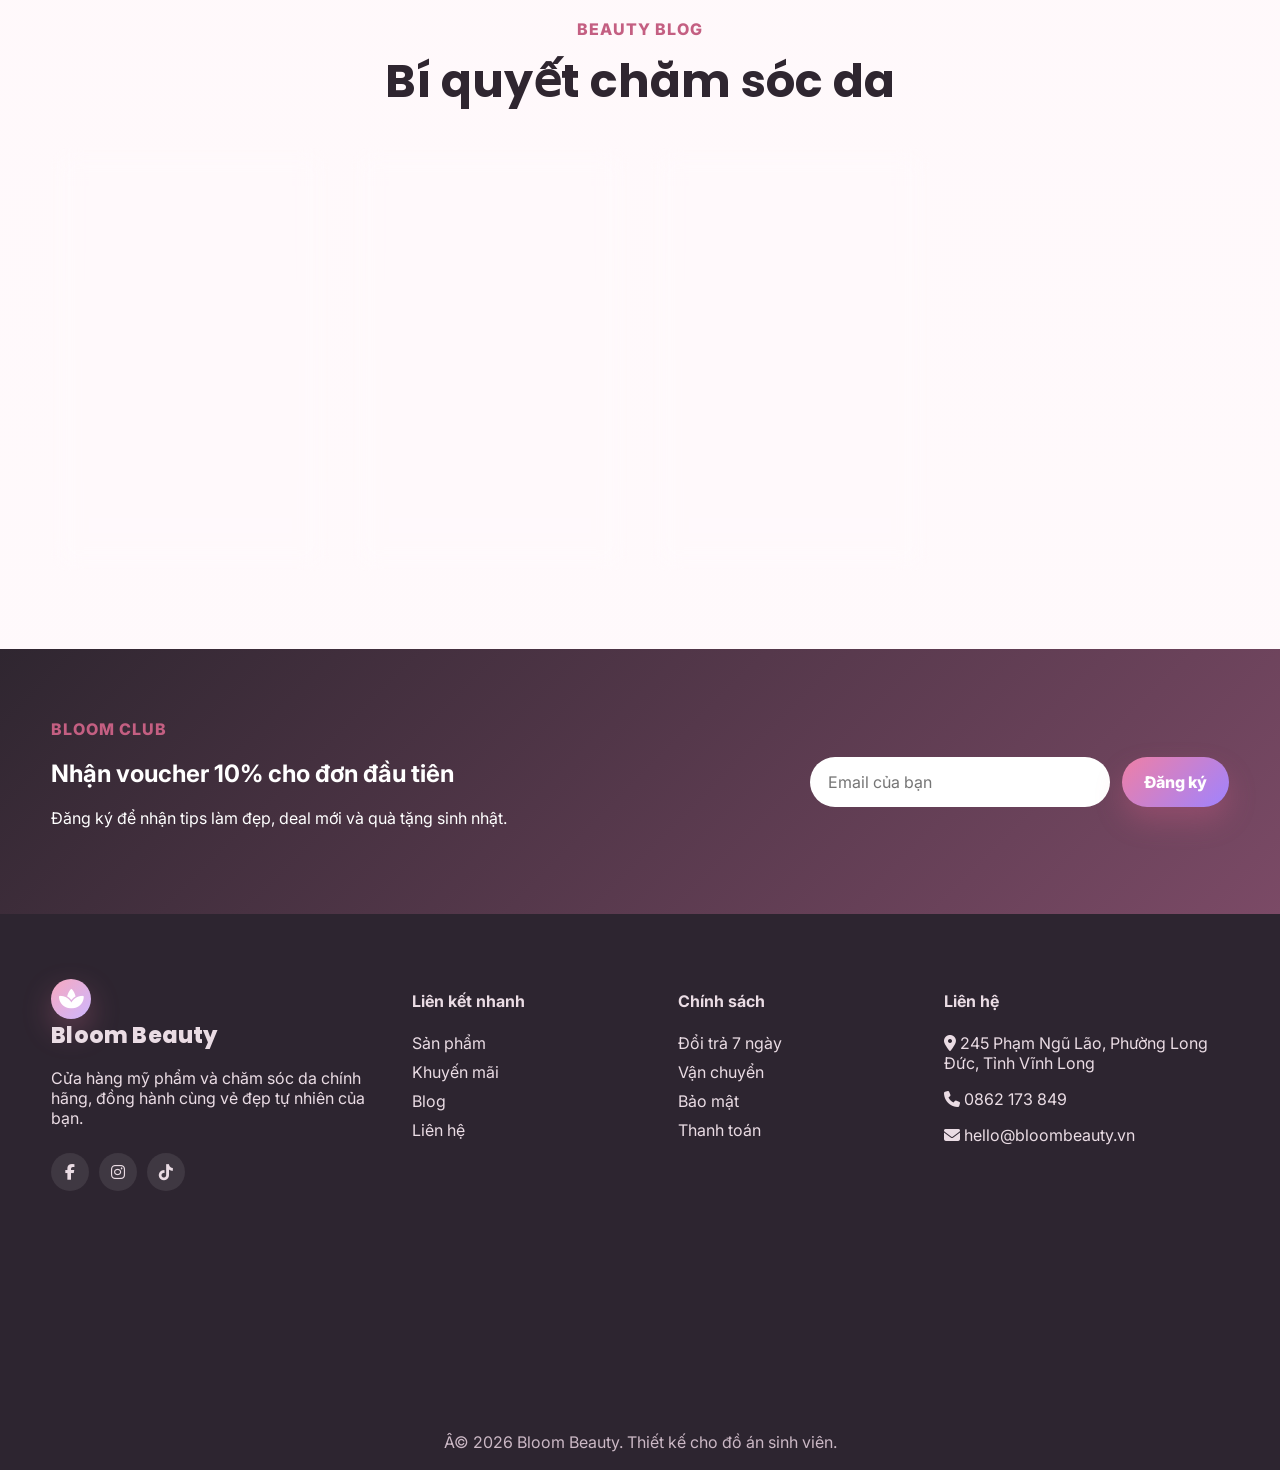
==== commit 4a27c6a4: "create a project structure" ====
--- a/index.html
+++ b/index.html
@@ -17,7 +17,7 @@
       <span>Bloom Beauty</span>
     </div>
     <header class="site-header" id="siteHeader">
-      <div class="topbar">Freeship tu 499K - Hang chinh hang 100% - Doi tra trong 7 ngay</div>
+      <div class="topbar">Freeship từ 499K - Hàng chính hãng 100% - Đổi trả trong 7 ngày</div>
       <nav class="navbar container">
         <a class="logo" href="index.html">
           <i class="fa-solid fa-spa"></i>
@@ -80,7 +80,7 @@
             <div class="container hero-content" data-aos="fade-up">
               <span class="eyebrow">New season glow</span>
               <h1>Bloom Beauty</h1>
-              <p>My pham va cham soc da chinh hang, thanh phan lanh tinh, uu dai moi ngay cho lan da sang min.</p>
+              <p>Mỹ phẩm và chăm sóc da chính hãng, thành phần lành tính, ưu đãi mỗi ngày cho làn da sáng mịn.</p>
               <div class="hero-buttons">
                 <a class="btn primary ripple" href="html/san-pham.html">Mua ngay</a>
                 <a class="btn ghost ripple" href="#categories">Khám phá</a>
@@ -89,11 +89,11 @@
           </article>
           <article class="hero-slide" style="--bg:url('https://images.unsplash.com/photo-1571781926291-c477ebfd024b?auto=format&fit=crop&w=1600&q=80')">
             <div class="container hero-content">
-              <span class="eyebrow">Flash sale den nua dem</span>
-              <h1>Routine xinh, gia diu</h1>
-              <p>Giam toi 45% cac combo serum, kem duong va chong nang duoc yeu thich nhat.</p>
-              <div class="hero-buttons">
-                <a class="btn primary ripple" href="#flash-sale">ản phẩm</a>
+              <span class="eyebrow">Flash sale đến nữa đêm</span>
+              <h1>Routine xinh, giá dịu</h1>
+              <p>Giảm tới 45% các combo serum, kem dưỡng và chống nắng được yêu thích nhất.</p>
+              <div class="hero-buttons">n
+                <a class="btn primary ripple" href="#flash-sale">Sản phẩm</a>
                 <a class="btn ghost ripple" href="html/san-pham.html">Xem sản phẩm</a>
               </div>
             </div>
@@ -104,8 +104,8 @@
       </section>
       <section class="section container" id="categories">
         <div class="section-heading" data-aos="fade-up">
-          <span>Danh muc</span>
-          <h2>Chon nhanh theo nhu cau</h2>
+          <span>Danh mục</span>
+          <h2>Chọn nhanh theo nhu cầu</h2>
         </div>
         <div class="category-grid" id="categoryGrid">
         </div>
@@ -113,7 +113,7 @@
       <section class="section container">
         <div class="section-heading" data-aos="fade-up">
           <span>Best seller</span>
-          <h2>San pham noi bat</h2>
+          <h2>Sản phẩm nổi bật</h2>
         </div>
         <div class="product-grid" id="featuredProducts">
         </div>
@@ -122,8 +122,8 @@
         <div class="container sale-layout">
           <div data-aos="fade-right">
             <span class="eyebrow">Bloom Flash Sale</span>
-            <h2>Deal dep trong hom nay</h2>
-            <p>Dong ho dem nguoc, so luong co han va thanh tien trinh da ban cho tung san pham.</p>
+            <h2>Deal đẹp trong hôm nay</h2>
+            <p>Đồng hồ đếm ngược, số lượng có hạn và thành tiền trình đã bán cho từng sản phẩm.</p>
             <div class="countdown" id="countdown">
             </div>
           </div>
@@ -134,7 +134,7 @@
       <section class="section container">
         <div class="section-heading" data-aos="fade-up">
           <span>New arrivals</span>
-          <h2>San pham moi</h2>
+          <h2>Sản phẩm mới</h2>
         </div>
         <div class="product-grid compact" id="newProducts">
         </div>
@@ -142,16 +142,16 @@
       <section class="section container">
         <div class="combo-grid">
           <article class="combo-card" data-aos="zoom-in">
-            <span>Combo duong da</span>
-            <h3>Serum + Kem duong + Chong nang</h3>
-            <p>Giam 35% cho routine sang da va phuc hoi hang rao am.</p>
+            <span>Combo dưỡng da</span>
+            <h3>Serum + Kem dưỡng + Chống nắng</h3>
+            <p>Giảm 35% cho routine sáng da và phục hồi hàng rào ẩm.
             <a class="btn primary ripple" href="html/san-pham.html?category=Combo">Mua combo</a>
           </article>
           <article class="combo-card lavender" data-aos="zoom-in" data-aos-delay="120">
             <span>Combo makeup</span>
-            <h3>Son + Cushion + Tay trang</h3>
-            <p>Len tone mem min, lam sach diu nhe sau ca ngay dai.</p>
-            <a class="btn secondary ripple" href="html/san-pham.html?category=Trang diem">Kham pha</a>
+            <h3>Son + Cushion + Tẩy trang</h3>
+            <p>Lên tone mềm mại, làm sạch dịu nhẹ sau cả ngày dài.</p>
+            <a class="btn secondary ripple" href="html/san-pham.html?category=Trang diem">Khám phá</a>
           </article>
         </div>
       </section>
@@ -161,8 +161,8 @@
       </section>
       <section class="section container testimonials">
         <div class="section-heading">
-          <span>Khach hang noi gi</span>
-          <h2>Danh gia thuc te</h2>
+          <span>Khách hàng nói gì</span>
+          <h2>Danh giá thực tế</h2>
         </div>
         <div class="testimonial-slider" id="testimonialSlider">
         </div>
@@ -170,7 +170,7 @@
       <section class="section container" id="blog">
         <div class="section-heading">
           <span>Beauty blog</span>
-          <h2>Bi quyet cham da</h2>
+          <h2>Bí quyết chăm sóc da</h2>
         </div>
         <div class="blog-grid" id="blogGrid">
         </div>
@@ -179,12 +179,12 @@
         <div class="container newsletter-box">
           <div>
             <span class="eyebrow">Bloom Club</span>
-            <h2>Nhan voucher 10% cho don dau tien</h2>
-            <p>Dang ky de nhan tips lam dep, deal moi va qua tang sinh nhat.</p>
+            <h2>Nhận voucher 10% cho đơn đầu tiên</h2>
+            <p>Đăng ký để nhận tips làm đẹp, deal mới và quà tặng sinh nhật.</p>
           </div>
           <form class="newsletter-form" id="newsletterForm">
-            <input type="email" placeholder="Email cua ban" required>
-            <button class="btn primary ripple" type="submit">Dang ky</button>
+            <input type="email" placeholder="Email của bạn" required>
+            <button class="btn primary ripple" type="submit">Đăng ký</button>
           </form>
         </div>
       </section>
@@ -196,7 +196,7 @@
             <i class="fa-solid fa-spa"></i>
             <span>Bloom Beauty</span>
           </a>
-          <p>Cua hang my pham va cham soc da chinh hang, dong hanh cung ve dep tu nhien cua ban.</p>
+          <p>Cửa hàng mỹ phẩm và chăm sóc da chính hãng, đồng hành cùng vẻ đẹp tự nhiên của bạn.</p>
           <div class="socials">
             <a href="#">
               <i class="fa-brands fa-facebook-f"></i>
@@ -210,25 +210,25 @@
           </div>
         </div>
         <div>
-          <h4>Lien ket nhanh</h4>
-          <a href="html/san-pham.html">San pham</a>
-          <a href="index.html#flash-sale">Khuyen mai</a>
+          <h4>Liên kết nhanh</h4>
+          <a href="html/san-pham.html">Sản phẩm</a>
+          <a href="index.html#flash-sale">Khuyến mãi</a>
           <a href="index.html#blog">Blog</a>
-          <a href="html/lien-he.html">Lien he</a>
-        </div>
-        <div>
-          <h4>Chinh sach</h4>
-          <a href="#">Doi tra 7 ngay</a>
-          <a href="#">Van chuyen</a>
-          <a href="#">Bao mat</a>
-          <a href="#">Thanh toan</a>
-        </div>
-        <div>
-          <h4>Lien he</h4>
+          <a href="html/lien-he.html">Liên hệ</a>
+        </div>
+        <div>
+          <h4>Chính sách</h4>
+          <a href="#">Đổi trả 7 ngày</a>
+          <a href="#">Vận chuyển</a>
+          <a href="#">Bảo mật</a>
+          <a href="#">Thanh toán</a>
+        </div>
+        <div>
+          <h4>Liên hệ</h4>
           <p>
-            <i class="fa-solid fa-location-dot"></i> 12 Nguyen Hue, Quan 1, TP.HCM</p>
+            <i class="fa-solid fa-location-dot"></i> 245 Phạm Ngũ Lão, Phường Long Đức, Tỉnh Vĩnh Long</p>
             <p>
-              <i class="fa-solid fa-phone"></i> 0909 888 777</p>
+              <i class="fa-solid fa-phone"></i> 0862 173 849</p>
               <p>
                 <i class="fa-solid fa-envelope"></i> hello@bloombeauty.vn</p>
               </div>
@@ -237,7 +237,7 @@
               <iframe title="Google Map" loading="lazy" src="https://www.google.com/maps?q=Nguyen%20Hue%20Ho%20Chi%20Minh&output=embed">
               </iframe>
             </div>
-            <p class="copyright">Â© 2026 Bloom Beauty. Thiet ke cho do an sinh vien.</p>
+            <p class="copyright">Â© 2026 Bloom Beauty. Thiết kế cho đồ án sinh viên.</p>
           </footer>
           <button class="scroll-top" id="scrollTop">
             <i class="fa-solid fa-arrow-up"></i>
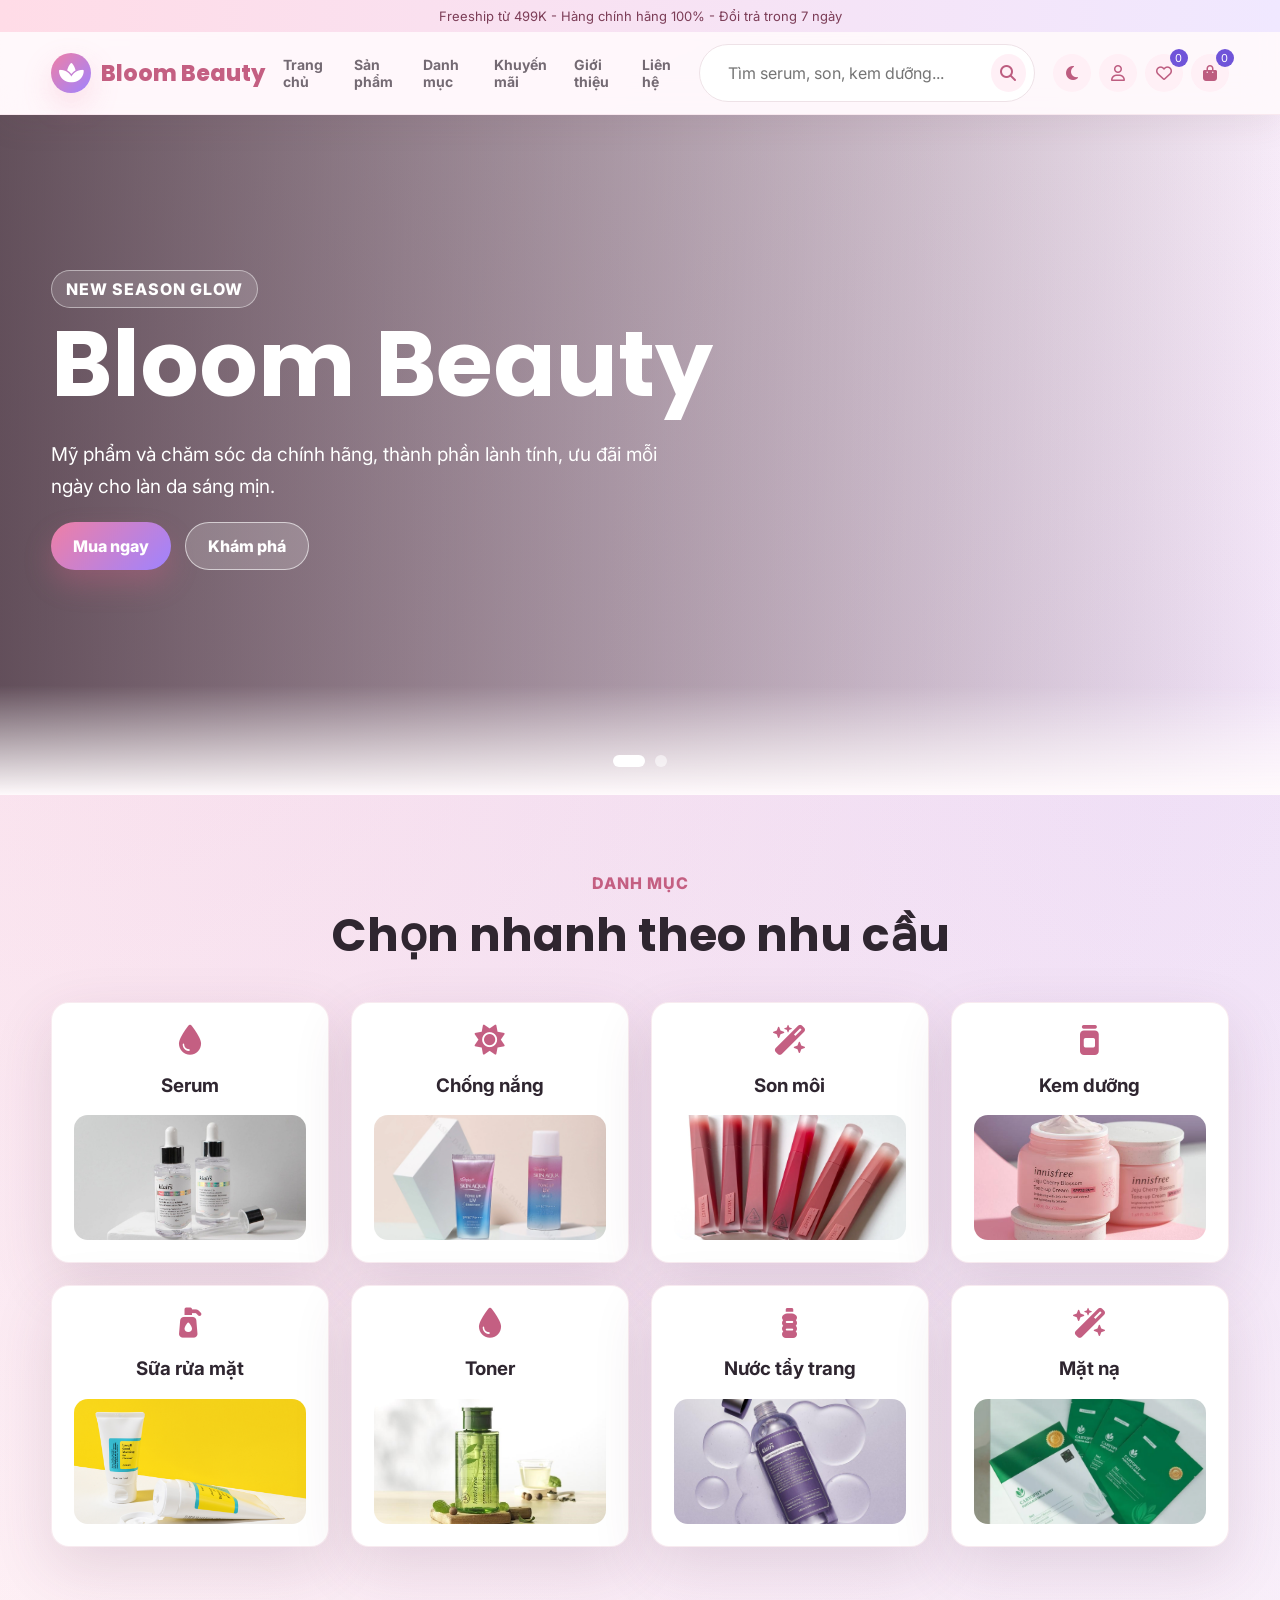
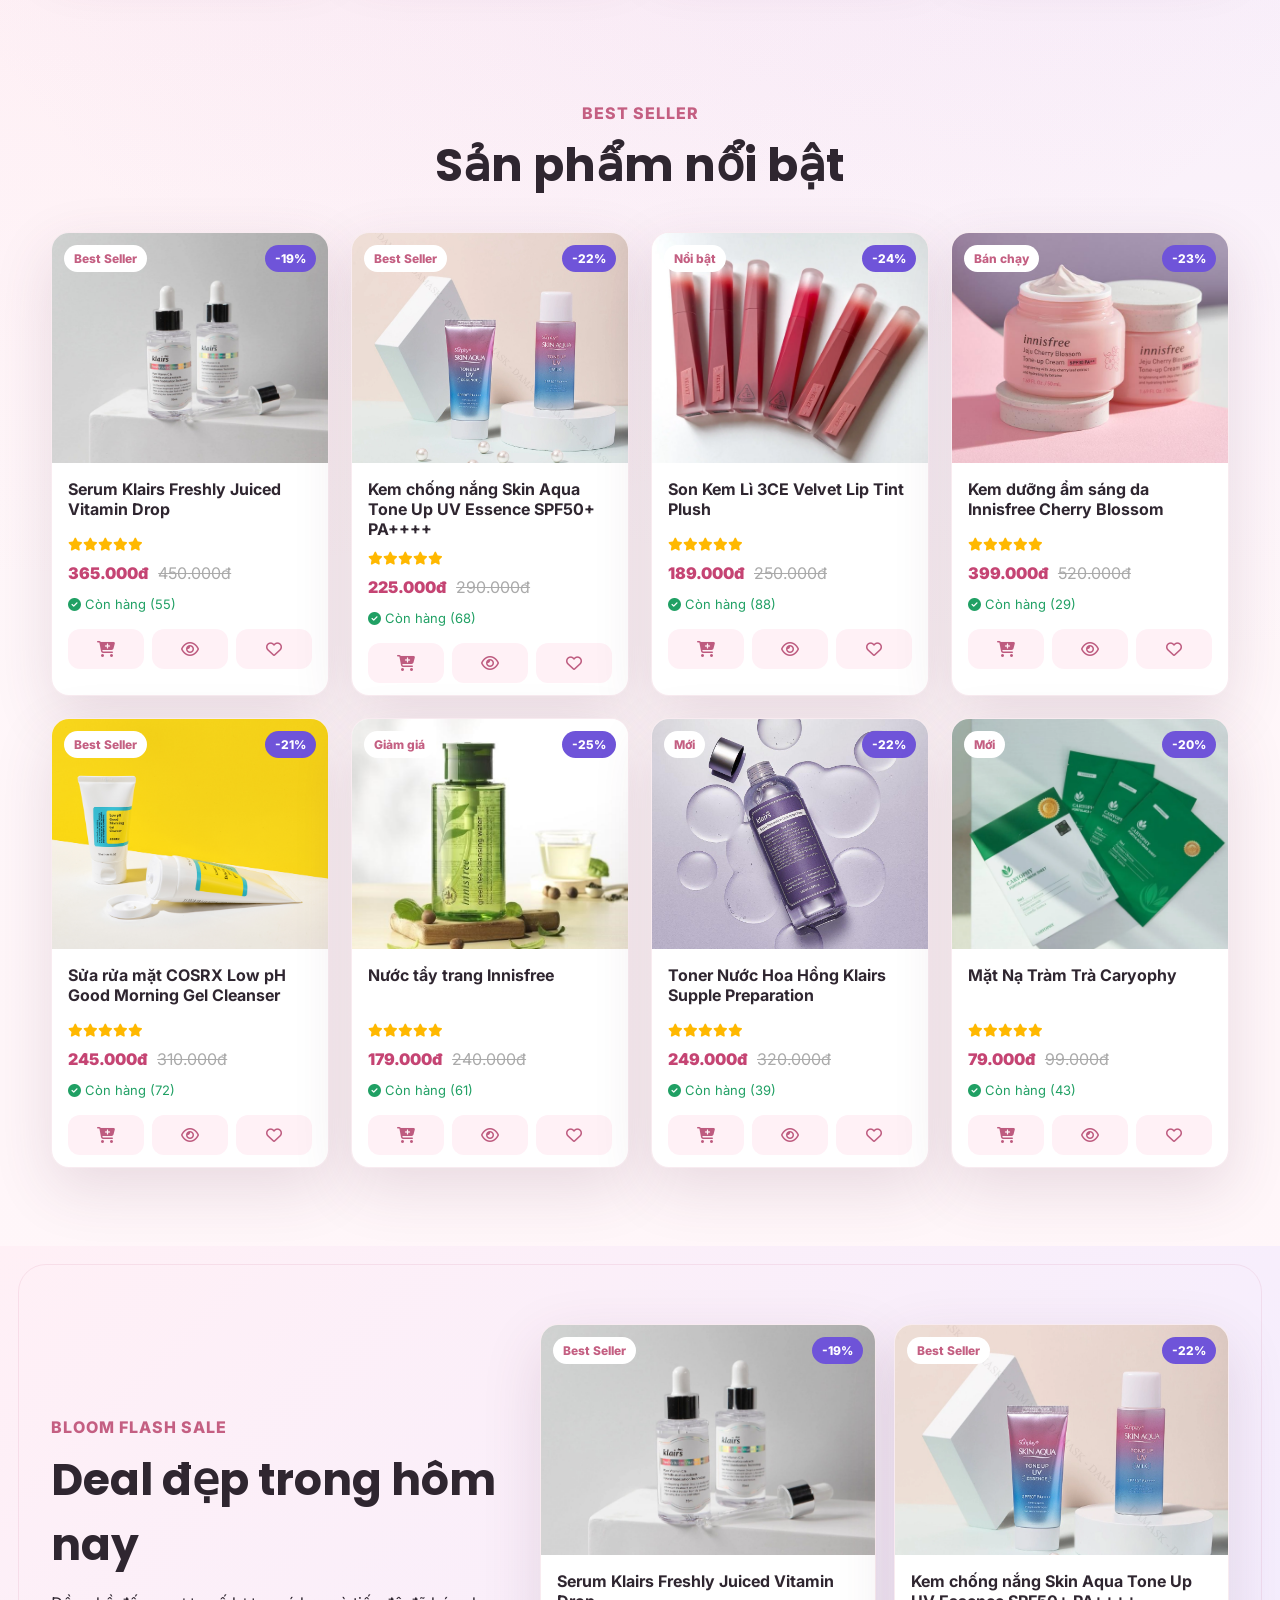
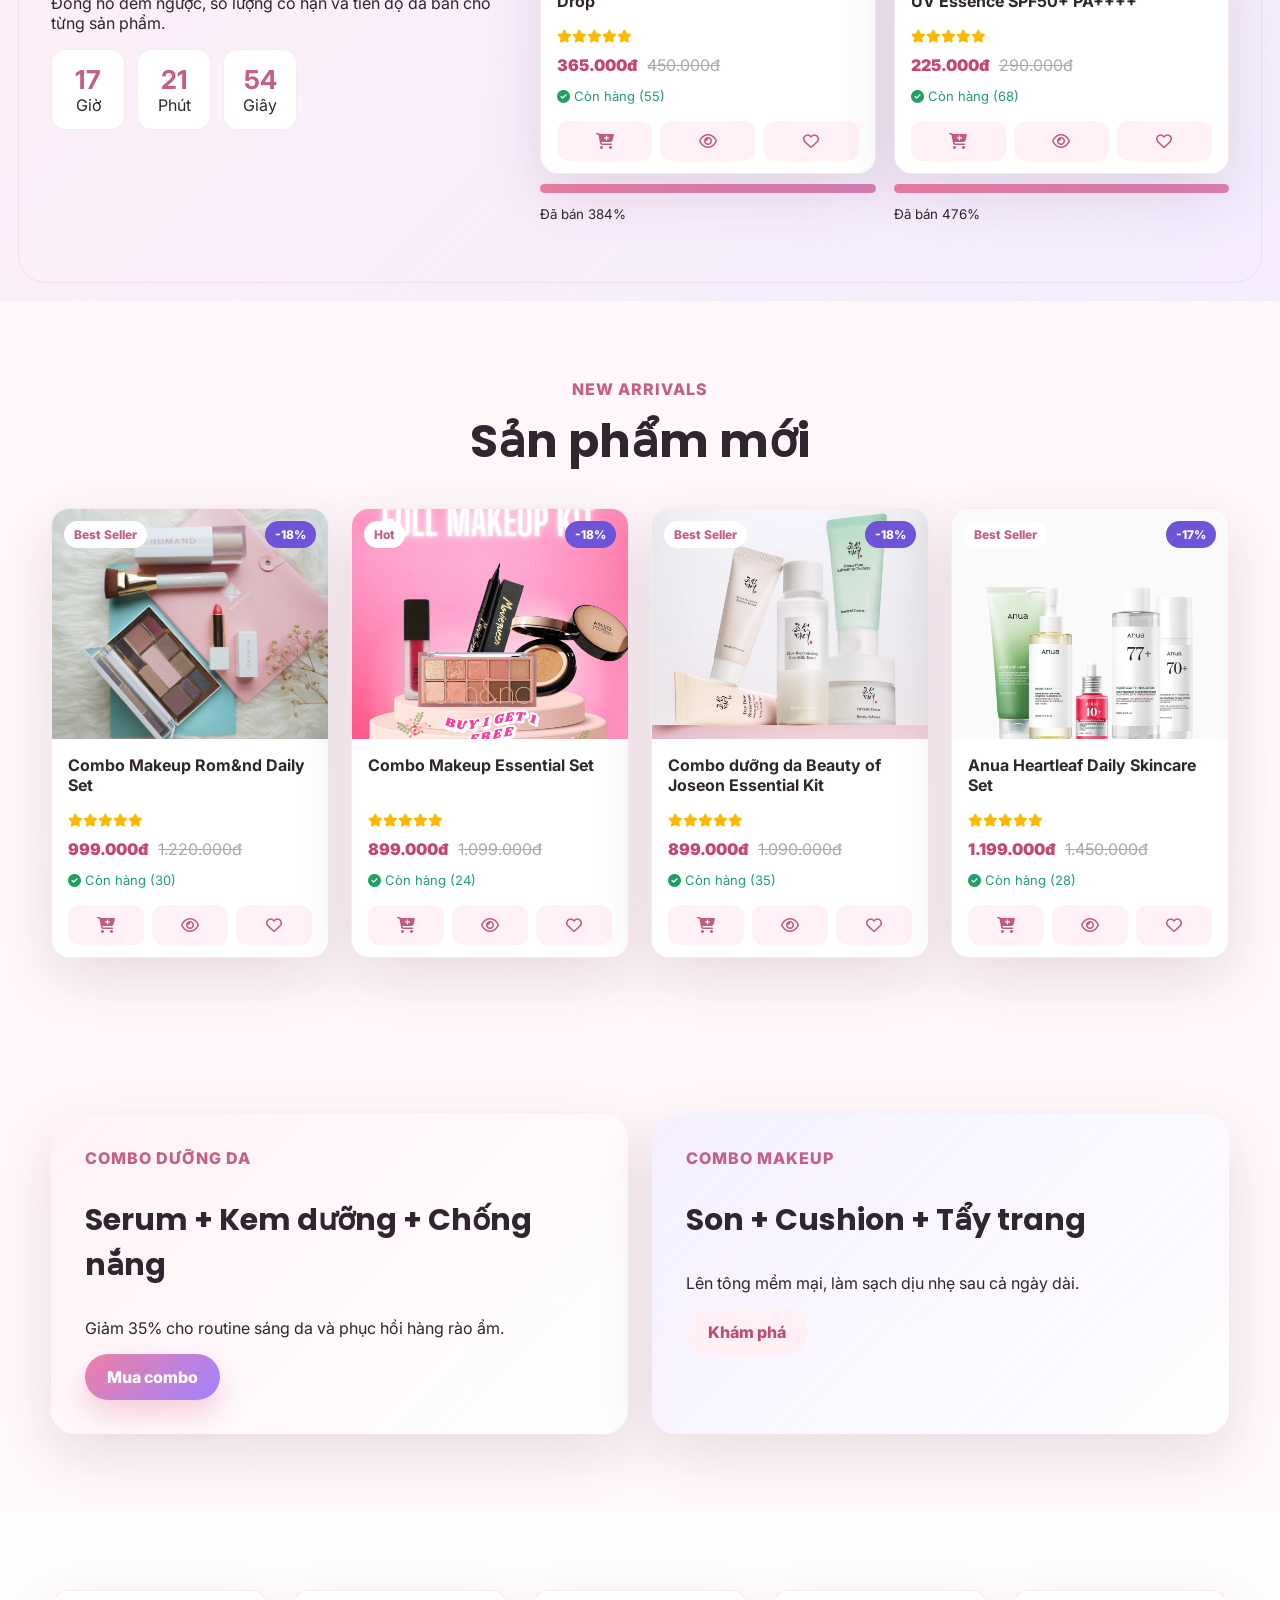
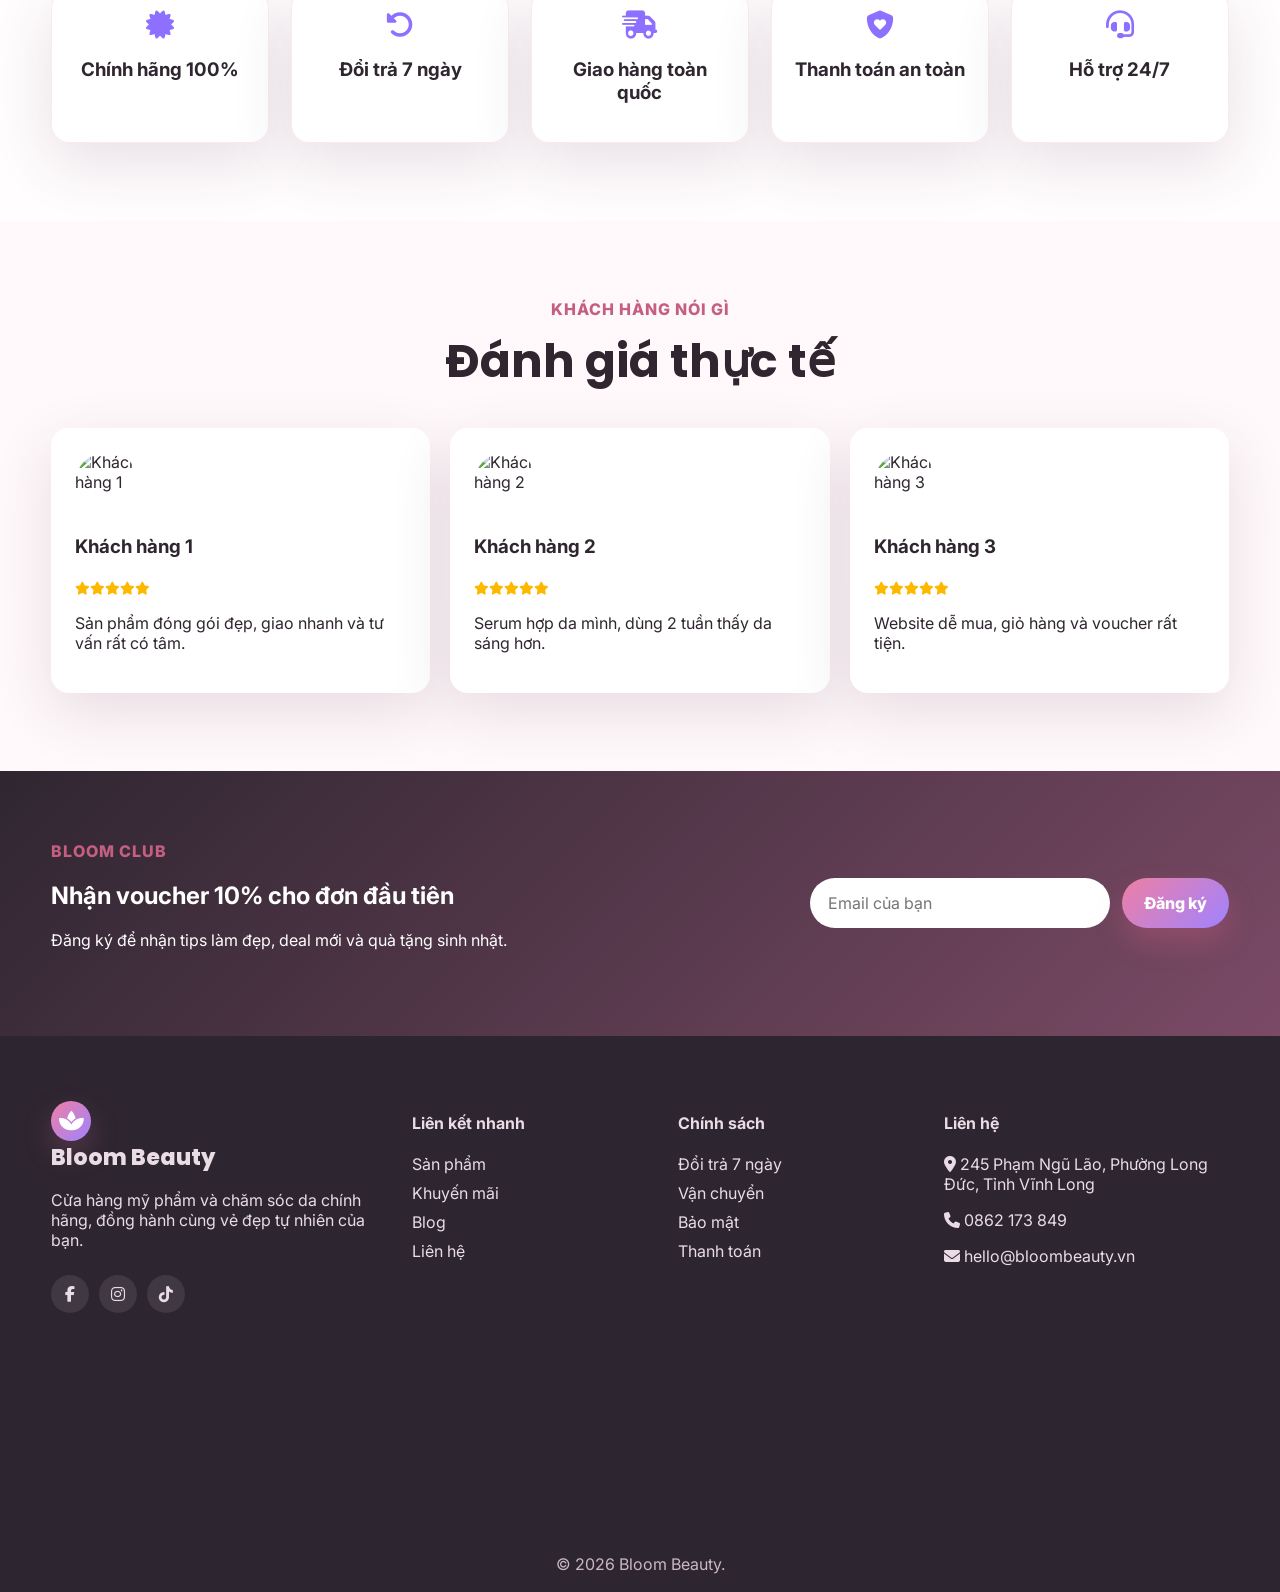
==== commit af4f84b8: "create a project structure" ====
--- a/index.html
+++ b/index.html
@@ -1,82 +1,80 @@
-﻿<!DOCTYPE html>
+<!DOCTYPE html>
 <html lang="vi">
   <head>
+    <!-- Khai báo bảng mã UTF-8 để hiển thị tiếng Việt có dấu. -->
     <meta charset="UTF-8">
+    <!-- Giúp giao diện co giãn đúng trên điện thoại, máy tính bảng và desktop. -->
     <meta name="viewport" content="width=device-width, initial-scale=1.0">
+    <!-- Tiêu đề hiển thị trên tab trình duyệt. -->
     <title>Bloom Beauty - Mỹ phẩm & chăm sóc da chính hãng</title>
+    <!-- Tăng tốc kết nối tới Google Fonts. -->
     <link rel="preconnect" href="https://fonts.googleapis.com">
     <link rel="preconnect" href="https://fonts.gstatic.com" crossorigin>
+    <!-- Import bộ font chính của website. -->
     <link href="https://fonts.googleapis.com/css2?family=Inter:wght@400;500;600;700;800&family=Nunito:wght@600;700;800&family=Poppins:wght@500;600;700;800&display=swap" rel="stylesheet">
+    <!-- Import icon Font Awesome. -->
     <link rel="stylesheet" href="https://cdnjs.cloudflare.com/ajax/libs/font-awesome/6.5.2/css/all.min.css">
+    <!-- Import hiệu ứng cuộn AOS. -->
     <link rel="stylesheet" href="https://unpkg.com/aos@2.3.1/dist/aos.css">
+    <!-- Kết nối file CSS chính của dự án. -->
     <link rel="stylesheet" href="css/style.css">
   </head>
   <body>
+    <!-- Màn hình chờ trong lúc website tải. -->
     <div class="loader" id="loader">
       <div class="loader-ring"></div>
       <span>Bloom Beauty</span>
     </div>
+
+    <!-- Header chứa thông báo, menu, tìm kiếm và các nút thao tác nhanh. -->
     <header class="site-header" id="siteHeader">
       <div class="topbar">Freeship từ 499K - Hàng chính hãng 100% - Đổi trả trong 7 ngày</div>
       <nav class="navbar container">
-        <a class="logo" href="index.html">
+        <a class="logo" href="index.html" aria-label="Bloom Beauty">
           <i class="fa-solid fa-spa"></i>
           <span>Bloom Beauty</span>
         </a>
-        <button class="menu-toggle" id="menuToggle" aria-label="Mo menu">
+        <button class="menu-toggle" id="menuToggle" type="button" aria-label="Mở menu">
           <i class="fa-solid fa-bars"></i>
         </button>
         <ul class="nav-menu" id="navMenu">
-          <li>
-            <a href="index.html">Trang chủ</a>
-          </li>
-          <li>
-            <a href="html/san-pham.html">Sản phẩm</a>
-          </li>
-          <li>
-            <a href="index.html#categories">Danh mục</a>
-          </li>
-          <li>
-            <a href="index.html#flash-sale">Khuyến mãi</a>
-          </li>
-          <li>
-            <a href="index.html#blog">Blog</a>
-          </li>
-          <li>
-            <a href="html/gioi-thieu.html">Giới thiệu</a>
-          </li>
-          <li>
-            <a href="html/lien-he.html">Liên hệ</a>
-          </li>
+          <li><a href="index.html">Trang chủ</a></li>
+          <li><a href="html/san-pham.html">Sản phẩm</a></li>
+          <li><a href="#categories">Danh mục</a></li>
+          <li><a href="#flash-sale">Khuyến mãi</a></li>
+          <li><a href="html/gioi-thieu.html">Giới thiệu</a></li>
+          <li><a href="html/lien-he.html">Liên hệ</a></li>
         </ul>
         <form class="search-box" data-search-form>
-          <input type="search" placeholder="Tim serum, son, kem duong..." data-search-input>
-          <button type="submit">
+          <input type="search" placeholder="Tìm serum, son, kem dưỡng..." data-search-input>
+          <button type="submit" aria-label="Tìm kiếm">
             <i class="fa-solid fa-magnifying-glass"></i>
           </button>
         </form>
         <div class="header-actions">
-          <button class="icon-btn" id="darkModeToggle" title="Dark mode">
+          <button class="icon-btn" id="darkModeToggle" type="button" title="Đổi giao diện sáng/tối">
             <i class="fa-solid fa-moon"></i>
           </button>
-          <a class="icon-btn" href="html/tai-khoan.html" title="Tai khoan">
+          <a class="icon-btn" href="html/tai-khoan.html" title="Tài khoản">
             <i class="fa-regular fa-user"></i>
           </a>
-          <a class="icon-btn count-link" href="html/yeu-thich.html" title="Yeu thich">
+          <a class="icon-btn count-link" href="html/yeu-thich.html" title="Yêu thích">
             <i class="fa-regular fa-heart"></i>
             <span data-wishlist-count>0</span>
           </a>
-          <a class="icon-btn count-link" href="html/gio-hang.html" title="Gio hang">
+          <a class="icon-btn count-link" href="html/gio-hang.html" title="Giỏ hàng">
             <i class="fa-solid fa-bag-shopping"></i>
             <span data-cart-count>0</span>
           </a>
         </div>
       </nav>
     </header>
+
     <main>
+      <!-- Hero slider giới thiệu ưu đãi chính. -->
       <section class="hero">
         <div class="hero-slider" id="heroSlider">
-          <article class="hero-slide active" style="--bg:url('https://images.unsplash.com/photo-1596462502278-27bfdc403348?auto=format&fit=crop&w=1600&q=80')">
+          <article class="hero-slide active" style="--bg: url('https://images.unsplash.com/photo-1596462502278-27bfdc403348?auto=format&fit=crop&w=1600&q=80')">
             <div class="container hero-content" data-aos="fade-up">
               <span class="eyebrow">New season glow</span>
               <h1>Bloom Beauty</h1>
@@ -87,94 +85,94 @@
               </div>
             </div>
           </article>
-          <article class="hero-slide" style="--bg:url('https://images.unsplash.com/photo-1571781926291-c477ebfd024b?auto=format&fit=crop&w=1600&q=80')">
+          <article class="hero-slide" style="--bg: url('https://images.unsplash.com/photo-1571781926291-c477ebfd024b?auto=format&fit=crop&w=1600&q=80')">
             <div class="container hero-content">
-              <span class="eyebrow">Flash sale đến nữa đêm</span>
+              <span class="eyebrow">Flash sale đến nửa đêm</span>
               <h1>Routine xinh, giá dịu</h1>
               <p>Giảm tới 45% các combo serum, kem dưỡng và chống nắng được yêu thích nhất.</p>
-              <div class="hero-buttons">n
-                <a class="btn primary ripple" href="#flash-sale">Sản phẩm</a>
+              <div class="hero-buttons">
+                <a class="btn primary ripple" href="#flash-sale">Săn deal</a>
                 <a class="btn ghost ripple" href="html/san-pham.html">Xem sản phẩm</a>
               </div>
             </div>
           </article>
         </div>
-        <div class="slider-dots" id="heroDots">
-        </div>
-      </section>
+        <div class="slider-dots" id="heroDots"></div>
+      </section>
+
+      <!-- JS sẽ tự đổ danh mục vào khối này. -->
       <section class="section container" id="categories">
         <div class="section-heading" data-aos="fade-up">
           <span>Danh mục</span>
           <h2>Chọn nhanh theo nhu cầu</h2>
         </div>
-        <div class="category-grid" id="categoryGrid">
-        </div>
-      </section>
+        <div class="category-grid" id="categoryGrid"></div>
+      </section>
+
+      <!-- JS sẽ tự đổ sản phẩm nổi bật. -->
       <section class="section container">
         <div class="section-heading" data-aos="fade-up">
           <span>Best seller</span>
           <h2>Sản phẩm nổi bật</h2>
         </div>
-        <div class="product-grid" id="featuredProducts">
-        </div>
-      </section>
+        <div class="product-grid" id="featuredProducts"></div>
+      </section>
+
+      <!-- Khu vực flash sale có đồng hồ đếm ngược. -->
       <section class="section sale-band" id="flash-sale">
         <div class="container sale-layout">
           <div data-aos="fade-right">
             <span class="eyebrow">Bloom Flash Sale</span>
             <h2>Deal đẹp trong hôm nay</h2>
-            <p>Đồng hồ đếm ngược, số lượng có hạn và thành tiền trình đã bán cho từng sản phẩm.</p>
-            <div class="countdown" id="countdown">
-            </div>
+            <p>Đồng hồ đếm ngược, số lượng có hạn và tiến độ đã bán cho từng sản phẩm.</p>
+            <div class="countdown" id="countdown"></div>
           </div>
-          <div class="sale-products" id="flashProducts" data-aos="fade-left">
-          </div>
-        </div>
-      </section>
+          <div class="sale-products" id="flashProducts" data-aos="fade-left"></div>
+        </div>
+      </section>
+
+      <!-- JS sẽ tự đổ sản phẩm mới. -->
       <section class="section container">
         <div class="section-heading" data-aos="fade-up">
           <span>New arrivals</span>
           <h2>Sản phẩm mới</h2>
         </div>
-        <div class="product-grid compact" id="newProducts">
-        </div>
-      </section>
+        <div class="product-grid compact" id="newProducts"></div>
+      </section>
+
+      <!-- Hai banner combo để tăng điểm nhấn thị giác. -->
       <section class="section container">
         <div class="combo-grid">
           <article class="combo-card" data-aos="zoom-in">
             <span>Combo dưỡng da</span>
             <h3>Serum + Kem dưỡng + Chống nắng</h3>
-            <p>Giảm 35% cho routine sáng da và phục hồi hàng rào ẩm.
-            <a class="btn primary ripple" href="html/san-pham.html?category=Combo">Mua combo</a>
+            <p>Giảm 35% cho routine sáng da và phục hồi hàng rào ẩm.</p>
+            <a class="btn primary ripple" href="html/san-pham.html?category=Combo%20d%C6%B0%E1%BB%A1ng%20da">Mua combo</a>
           </article>
           <article class="combo-card lavender" data-aos="zoom-in" data-aos-delay="120">
             <span>Combo makeup</span>
             <h3>Son + Cushion + Tẩy trang</h3>
-            <p>Lên tone mềm mại, làm sạch dịu nhẹ sau cả ngày dài.</p>
-            <a class="btn secondary ripple" href="html/san-pham.html?category=Trang diem">Khám phá</a>
-          </article>
-        </div>
-      </section>
+            <p>Lên tông mềm mại, làm sạch dịu nhẹ sau cả ngày dài.</p>
+            <a class="btn secondary ripple" href="html/san-pham.html?category=Combo%20trang%20%C4%91i%E1%BB%83m">Khám phá</a>
+          </article>
+        </div>
+      </section>
+
+      <!-- JS sẽ tự đổ các lợi ích mua hàng. -->
       <section class="section why">
-        <div class="container why-grid" id="whyGrid">
-        </div>
-      </section>
+        <div class="container why-grid" id="whyGrid"></div>
+      </section>
+
+      <!-- JS sẽ tự đổ đánh giá khách hàng. -->
       <section class="section container testimonials">
         <div class="section-heading">
           <span>Khách hàng nói gì</span>
-          <h2>Danh giá thực tế</h2>
-        </div>
-        <div class="testimonial-slider" id="testimonialSlider">
-        </div>
-      </section>
-      <section class="section container" id="blog">
-        <div class="section-heading">
-          <span>Beauty blog</span>
-          <h2>Bí quyết chăm sóc da</h2>
-        </div>
-        <div class="blog-grid" id="blogGrid">
-        </div>
-      </section>
+          <h2>Đánh giá thực tế</h2>
+        </div>
+        <div class="testimonial-slider" id="testimonialSlider"></div>
+      </section>
+
+      <!-- Form đăng ký nhận tin. -->
       <section class="newsletter">
         <div class="container newsletter-box">
           <div>
@@ -189,6 +187,8 @@
         </div>
       </section>
     </main>
+
+    <!-- Footer chứa thông tin thương hiệu, chính sách và liên hệ. -->
     <footer class="site-footer">
       <div class="container footer-grid">
         <div>
@@ -198,22 +198,16 @@
           </a>
           <p>Cửa hàng mỹ phẩm và chăm sóc da chính hãng, đồng hành cùng vẻ đẹp tự nhiên của bạn.</p>
           <div class="socials">
-            <a href="#">
-              <i class="fa-brands fa-facebook-f"></i>
-            </a>
-            <a href="#">
-              <i class="fa-brands fa-instagram"></i>
-            </a>
-            <a href="#">
-              <i class="fa-brands fa-tiktok"></i>
-            </a>
+            <a href="#" aria-label="Facebook"><i class="fa-brands fa-facebook-f"></i></a>
+            <a href="#" aria-label="Instagram"><i class="fa-brands fa-instagram"></i></a>
+            <a href="#" aria-label="TikTok"><i class="fa-brands fa-tiktok"></i></a>
           </div>
         </div>
         <div>
           <h4>Liên kết nhanh</h4>
           <a href="html/san-pham.html">Sản phẩm</a>
-          <a href="index.html#flash-sale">Khuyến mãi</a>
-          <a href="index.html#blog">Blog</a>
+          <a href="#flash-sale">Khuyến mãi</a>
+          <a href="#blog">Blog</a>
           <a href="html/lien-he.html">Liên hệ</a>
         </div>
         <div>
@@ -225,32 +219,28 @@
         </div>
         <div>
           <h4>Liên hệ</h4>
-          <p>
-            <i class="fa-solid fa-location-dot"></i> 245 Phạm Ngũ Lão, Phường Long Đức, Tỉnh Vĩnh Long</p>
-            <p>
-              <i class="fa-solid fa-phone"></i> 0862 173 849</p>
-              <p>
-                <i class="fa-solid fa-envelope"></i> hello@bloombeauty.vn</p>
-              </div>
-            </div>
-            <div class="footer-map">
-              <iframe title="Google Map" loading="lazy" src="https://www.google.com/maps?q=Nguyen%20Hue%20Ho%20Chi%20Minh&output=embed">
-              </iframe>
-            </div>
-            <p class="copyright">Â© 2026 Bloom Beauty. Thiết kế cho đồ án sinh viên.</p>
-          </footer>
-          <button class="scroll-top" id="scrollTop">
-            <i class="fa-solid fa-arrow-up"></i>
-          </button>
-          <div class="toast-wrap" id="toastWrap">
-          </div>
-          <div class="modal" id="quickViewModal" aria-hidden="true">
-          </div>
-          <script src="https://unpkg.com/aos@2.3.1/dist/aos.js">
-          </script>
-          <script src="js/script.js">
-          </script>
-        </body>
-      </html>
-
-
+          <p><i class="fa-solid fa-location-dot"></i> 245 Phạm Ngũ Lão, Phường Long Đức, Tỉnh Vĩnh Long</p>
+          <p><i class="fa-solid fa-phone"></i> 0862 173 849</p>
+          <p><i class="fa-solid fa-envelope"></i> hello@bloombeauty.vn</p>
+        </div>
+      </div>
+      <div class="footer-map">
+        <iframe title="Google Map" loading="lazy" src="https://www.google.com/maps?q=245%20Pham%20Ngu%20Lao%20Vinh%20Long&output=embed"></iframe>
+      </div>
+      <p class="copyright">© 2026 Bloom Beauty.</p>
+    </footer>
+
+    <!-- Nút cuộn lên đầu trang. -->
+    <button class="scroll-top" id="scrollTop" type="button" aria-label="Cuộn lên đầu trang">
+      <i class="fa-solid fa-arrow-up"></i>
+    </button>
+    <!-- Vùng hiển thị thông báo nhanh. -->
+    <div class="toast-wrap" id="toastWrap"></div>
+    <!-- Modal xem nhanh sản phẩm, nội dung được JS tự thêm vào. -->
+    <div class="modal" id="quickViewModal" aria-hidden="true"></div>
+    <!-- Kết nối thư viện AOS. -->
+    <script src="https://unpkg.com/aos@2.3.1/dist/aos.js"></script>
+    <!-- Kết nối file JavaScript chính. -->
+    <script src="js/script.js"></script>
+  </body>
+</html>
--- a/css/style.css
+++ b/css/style.css
@@ -1,49 +1,458 @@
-﻿
-:root{--pink:#f7a8bf;--pink2:#ffdce7;--violet:#cdb7ff;--cream:#fff7ed;--text:#2f2630;--muted:#746a73;--line:#eee2e7;--bg:#fffafc;--card:#fff;--shadow:0 20px 60px rgba(92,52,75,.14);--radius:18px}*{box-sizing:border-box}html{scroll-behavior:smooth}body{margin:0;font-family:Inter,Arial,sans-serif;background:var(--bg);color:var(--text)}body.dark{--bg:#17131a;--card:#211b25;--text:#fff7fb;--muted:#cfc0ca;--line:#403441;--shadow:0 20px 70px rgba(0,0,0,.35)}a{text-decoration:none;color:inherit}img{max-width:100%;display:block}button,input,select,textarea{font:inherit}.container{width:min(1180px,92%);margin:auto}.loader{position:fixed;inset:0;z-index:2000;display:grid;place-items:center;background:linear-gradient(135deg,#fff,#ffe2ed);transition:.5s}.loader.hide{opacity:0;visibility:hidden}.loader-ring{width:58px;height:58px;border-radius:50%;border:5px solid #fff;border-top-color:var(--pink);animation:spin 1s linear infinite}.loader span{font-family:Poppins;font-weight:800;color:#c65f83}.topbar{text-align:center;padding:8px 12px;background:linear-gradient(90deg,var(--pink2),#f0e8ff);font-size:13px;color:#7c3d57}.site-header{position:sticky;top:0;z-index:1000;background:rgba(255,250,252,.88);backdrop-filter:blur(16px);box-shadow:0 10px 30px rgba(99,59,77,.08)}body.dark .site-header{background:rgba(23,19,26,.88)}.navbar{min-height:76px;display:flex;align-items:center;gap:18px}.logo{display:flex;align-items:center;gap:10px;font-family:Poppins;font-weight:800;font-size:22px;color:#c45f82}.logo i{width:40px;height:40px;border-radius:50%;display:grid;place-items:center;background:linear-gradient(135deg,var(--pink),var(--violet));color:#fff}.nav-menu{display:flex;align-items:center;gap:16px;list-style:none;padding:0;margin:0;flex:1}.nav-menu a{font-weight:700;font-size:14px;color:var(--muted)}.nav-menu a:hover{color:#c45f82}.search-box{display:flex;align-items:center;background:var(--card);border:1px solid var(--line);border-radius:999px;padding:6px 8px 6px 16px;min-width:250px}.search-box input{border:0;outline:0;background:transparent;width:100%;color:var(--text)}.search-box button,.icon-btn,.menu-toggle{border:0;cursor:pointer}.search-box button,.icon-btn{width:38px;height:38px;border-radius:50%;display:grid;place-items:center;background:#fff0f5;color:#bd5d80}.header-actions{display:flex;gap:8px}.count-link{position:relative}.count-link span{position:absolute;right:-5px;top:-5px;min-width:18px;height:18px;border-radius:999px;background:#6f54d9;color:#fff;font-size:11px;display:grid;place-items:center}.menu-toggle{display:none;background:var(--card);color:var(--text);font-size:22px}.hero{position:relative;min-height:680px;overflow:hidden}.hero-slider,.hero-slide{position:absolute;inset:0}.hero-slide{opacity:0;transition:opacity .8s;background:linear-gradient(90deg,rgba(40,22,34,.72),rgba(255,255,255,.08)),var(--bg) center/cover}.hero-slide.active{opacity:1}.hero-content{position:relative;z-index:2;min-height:680px;display:flex;flex-direction:column;justify-content:center;color:white;max-width:1180px}.eyebrow,.section-heading span,.combo-card span{font-weight:800;text-transform:uppercase;letter-spacing:1px;color:#c45f82}.hero h1{font-family:Poppins;font-size:clamp(46px,8vw,92px);line-height:1;margin:10px 0}.hero p{max-width:620px;font-size:19px;line-height:1.7}.hero-buttons{display:flex;gap:14px;flex-wrap:wrap}.btn{border:0;display:inline-flex;align-items:center;justify-content:center;gap:8px;border-radius:999px;padding:13px 22px;font-weight:800;cursor:pointer;transition:.25s}.btn.primary{background:linear-gradient(135deg,#ef7fa5,#9f83ff);color:#fff;box-shadow:0 14px 28px rgba(225,97,141,.28)}.btn.secondary{background:#fff0f6;color:#b94e75}.btn.ghost{background:rgba(255,255,255,.18);color:#fff;border:1px solid rgba(255,255,255,.6)}.btn:hover,.product-card:hover,.category-card:hover{transform:translateY(-6px)}.slider-dots{position:absolute;bottom:28px;left:50%;transform:translateX(-50%);display:flex;gap:10px;z-index:5}.slider-dots button{width:12px;height:12px;border-radius:50%;border:0;background:#fff8}.slider-dots button.active{width:32px;border-radius:999px;background:#fff}.section{padding:78px 0}.section-heading{text-align:center;margin-bottom:32px}.section-heading h2{font-family:Poppins;font-size:clamp(28px,4vw,46px);margin:8px 0 0}.category-grid,.product-grid,.why-grid,.blog-grid,.team-grid,.values{display:grid;grid-template-columns:repeat(4,1fr);gap:22px}.category-card,.product-card,.blog-card,.why-item,.panel,.summary,.values article,.team-grid article{background:var(--card);border:1px solid var(--line);border-radius:var(--radius);box-shadow:var(--shadow)}.category-card{padding:22px;text-align:center;transition:.25s}.category-card i{font-size:30px;color:#c45f82}.category-card img{height:125px;width:100%;object-fit:cover;border-radius:14px;margin-top:12px}.product-card{position:relative;overflow:hidden;transition:.25s}.product-card .thumb{height:230px;background:#fff;overflow:hidden}.product-card img{height:100%;width:100%;object-fit:cover;transition:.45s}.product-card:hover img{transform:scale(1.08)}.product-info{padding:16px}.product-info h3{min-height:46px;margin:0 0 8px;font-size:16px}.stars{color:#ffb800;font-size:13px}.price{display:flex;gap:10px;align-items:center;margin:10px 0}.new-price{font-weight:900;color:#c54473}.old-price{text-decoration:line-through;color:#aaa}.badge,.discount{position:absolute;top:12px;border-radius:999px;padding:6px 10px;font-size:12px;font-weight:800}.badge{left:12px;background:#fff;color:#c45f82}.discount{right:12px;background:#6f54d9;color:#fff}.stock{font-size:13px;color:#20a064}.card-actions{display:flex;gap:8px;flex-wrap:wrap}.card-actions button,.card-actions a{flex:1;min-width:42px;border:0;border-radius:12px;padding:10px;background:#fff0f6;color:#b94e75;font-weight:800;cursor:pointer;text-align:center}.sale-band{background:linear-gradient(135deg,#fff0f6,#f3edff)}.sale-layout{display:grid;grid-template-columns:.8fr 1.2fr;gap:30px;align-items:center}.sale-layout h2{font-family:Poppins;font-size:44px;margin:10px 0}.countdown{display:flex;gap:12px;flex-wrap:wrap}.countdown div{background:var(--card);padding:14px;border-radius:14px;text-align:center;min-width:74px}.countdown strong{display:block;font-size:26px;color:#c45f82}.sale-products{display:grid;grid-template-columns:repeat(2,1fr);gap:18px}.progress{height:9px;background:#f4d6e3;border-radius:999px;overflow:hidden;margin:10px 0}.progress span{display:block;height:100%;background:linear-gradient(90deg,#ef7fa5,#9f83ff)}.combo-grid{display:grid;grid-template-columns:1fr 1fr;gap:24px}.combo-card{min-height:260px;padding:34px;border-radius:24px;background:linear-gradient(135deg,rgba(255,241,246,.95),rgba(255,255,255,.9)),url('https://images.unsplash.com/photo-1522338242992-e1a54906a8da?auto=format&fit=crop&w=900&q=80') center/cover;box-shadow:var(--shadow)}.combo-card.lavender{background:linear-gradient(135deg,rgba(244,238,255,.95),rgba(255,255,255,.82)),url('https://images.unsplash.com/photo-1487412947147-5cebf100ffc2?auto=format&fit=crop&w=900&q=80') center/cover}.combo-card h3{font-family:Poppins;font-size:30px;max-width:520px}.why{background:#fff}.why-grid{grid-template-columns:repeat(5,1fr)}.why-item{padding:20px;text-align:center}.why-item i{font-size:28px;color:#8d70ff}.testimonial-slider{display:grid;grid-template-columns:repeat(3,1fr);gap:20px}.testimonial{background:var(--card);padding:24px;border-radius:var(--radius);box-shadow:var(--shadow)}.testimonial img{width:64px;height:64px;border-radius:50%;object-fit:cover}.blog-card{overflow:hidden}.blog-card img{height:180px;width:100%;object-fit:cover}.blog-card div{padding:18px}.newsletter{padding:70px 0;background:linear-gradient(135deg,#2f2630,#7b4a66);color:#fff}.newsletter-box{display:flex;justify-content:space-between;gap:20px;align-items:center}.newsletter-form{display:flex;gap:12px}.newsletter input{min-width:300px;border:0;border-radius:999px;padding:15px 18px}.site-footer{background:#2d2530;color:#eadce4;padding-top:56px}.footer-grid{display:grid;grid-template-columns:1.4fr 1fr 1fr 1.2fr;gap:28px}.footer-grid a{display:block;color:#eadce4;margin:9px 0}.socials{display:flex;gap:10px}.socials a{width:38px;height:38px;border-radius:50%;display:grid;place-items:center;background:#ffffff16}.footer-map iframe,.map{width:100%;height:210px;border:0}.copyright{text-align:center;margin:0;padding:18px;color:#cbb8c5}.scroll-top{position:fixed;right:20px;bottom:20px;width:46px;height:46px;border:0;border-radius:50%;background:#c45f82;color:#fff;box-shadow:var(--shadow);opacity:0;pointer-events:none}.scroll-top.show{opacity:1;pointer-events:auto}.toast-wrap{position:fixed;right:20px;top:112px;z-index:3000;display:grid;gap:10px}.toast{background:var(--card);border-left:5px solid #c45f82;border-radius:12px;padding:14px 16px;box-shadow:var(--shadow)}.modal{position:fixed;inset:0;background:rgba(20,10,18,.55);display:none;place-items:center;z-index:2500;padding:20px}.modal.open{display:grid}.modal-card{background:var(--card);border-radius:22px;max-width:880px;width:100%;display:grid;grid-template-columns:1fr 1fr;gap:20px;padding:20px;position:relative}.modal-card img{height:420px;width:100%;object-fit:cover;border-radius:18px}.modal-close{position:absolute;right:14px;top:14px}.page-hero{padding:86px 0;background:linear-gradient(135deg,#fff0f6,#f2ecff)}.page-hero h1{font-family:Poppins;font-size:clamp(34px,5vw,58px);margin:8px 0}.shop-layout{display:grid;grid-template-columns:280px 1fr;gap:26px;padding:48px 0}.filters{position:sticky;top:112px;align-self:start;background:var(--card);border:1px solid var(--line);border-radius:var(--radius);padding:20px;box-shadow:var(--shadow)}label{display:grid;gap:8px;margin:12px 0;font-weight:700}input,select,textarea{border:1px solid var(--line);border-radius:14px;padding:12px;background:var(--card);color:var(--text)}textarea{min-height:110px;resize:vertical}.shop-toolbar{display:flex;justify-content:space-between;margin-bottom:20px}.pagination{display:flex;gap:8px;justify-content:center;margin-top:26px}.pagination button{border:0;border-radius:12px;padding:10px 14px;background:var(--card);box-shadow:var(--shadow);cursor:pointer}.pagination button.active{background:#c45f82;color:#fff}.detail-page{display:grid;grid-template-columns:1fr 1fr;gap:38px;padding:58px 0}.detail-gallery img{border-radius:22px;height:520px;width:100%;object-fit:cover}.thumb-row{display:flex;gap:10px;margin-top:12px}.thumb-row img{width:84px;height:84px;border-radius:12px;cursor:pointer}.detail-info h1{font-family:Poppins;font-size:40px}.tabs{margin-top:24px}.tabs details{border-top:1px solid var(--line);padding:14px 0}.cart-layout,.form-layout,.contact-grid{display:grid;grid-template-columns:1fr 360px;gap:26px;padding:48px 0}.contact-grid{grid-template-columns:1fr 1fr}.cart-item{display:grid;grid-template-columns:110px 1fr auto;gap:16px;align-items:center;background:var(--card);border:1px solid var(--line);border-radius:var(--radius);padding:14px;margin-bottom:14px}.cart-item img{width:110px;height:110px;object-fit:cover;border-radius:14px}.qty{display:flex;gap:8px;align-items:center}.qty button,.remove-btn,.modal-close{border:0;border-radius:10px;padding:9px 11px;background:#fff0f6;color:#b94e75;cursor:pointer}.summary,.panel{padding:22px}.radio-row{display:flex;gap:18px}.values{grid-template-columns:repeat(3,1fr)}.values article{padding:26px;text-align:center}.values i{font-size:34px;color:#c45f82}.team-grid{grid-template-columns:repeat(3,1fr)}.team-grid article{text-align:center;overflow:hidden}.team-grid img{height:260px;width:100%;object-fit:cover}.team-grid h3{margin-bottom:0}.empty{padding:40px;text-align:center;background:var(--card);border-radius:var(--radius);box-shadow:var(--shadow)}@keyframes spin{to{transform:rotate(360deg)}}@media(max-width:1050px){.navbar{flex-wrap:wrap}.menu-toggle{display:block}.nav-menu{display:none;position:absolute;left:4%;right:4%;top:118px;background:var(--card);border-radius:18px;padding:16px;box-shadow:var(--shadow);flex-direction:column}.nav-menu.open{display:flex}.search-box{order:3;width:100%}.category-grid,.product-grid,.blog-grid{grid-template-columns:repeat(2,1fr)}.why-grid{grid-template-columns:repeat(3,1fr)}.sale-layout,.shop-layout,.detail-page,.cart-layout,.form-layout,.contact-grid{grid-template-columns:1fr}.filters{position:static}.footer-grid{grid-template-columns:1fr 1fr}.newsletter-box{display:block}.newsletter-form{margin-top:18px}.modal-card{grid-template-columns:1fr}.modal-card img{height:280px}}@media(max-width:640px){.hero,.hero-content{min-height:590px}.header-actions{width:100%;justify-content:space-between}.category-grid,.product-grid,.sale-products,.combo-grid,.why-grid,.testimonial-slider,.blog-grid,.footer-grid,.values,.team-grid{grid-template-columns:1fr}.newsletter-form{display:grid}.newsletter input{min-width:0}.cart-item{grid-template-columns:88px 1fr}.cart-item>div:last-child{grid-column:1/-1}.product-card .thumb{height:250px}.shop-toolbar{display:grid;gap:12px}.detail-gallery img{height:360px}}
-
-
-/* Bloom Beauty polish pass */
+/* =========================
+   1. Biến màu và thiết lập chung
+   ========================= */
+:root {
+  --pink: #ef7fa5;
+  --pink-soft: #fff0f6;
+  --violet: #9f83ff;
+  --violet-soft: #f3edff;
+  --bg: #fffafc;
+  --card: #ffffff;
+  --text: #2f2630;
+  --muted: #746a73;
+  --line: #eee2e7;
+  --success: #20a064;
+  --shadow: 0 20px 60px rgba(92, 52, 75, .14);
+  --radius: 18px;
+}
+
+/* Đổi bộ màu khi người dùng bật giao diện tối. */
+body.dark {
+  --bg: #17131a;
+  --card: #211b25;
+  --text: #fff7fb;
+  --muted: #cfc0ca;
+  --line: #403441;
+  --shadow: 0 20px 70px rgba(0, 0, 0, .35);
+}
+
+/* Tính cả border/padding vào kích thước phần tử để layout dễ kiểm soát. */
+* {
+  box-sizing: border-box;
+}
+
+/* Cuộn mượt khi bấm liên kết neo như #blog hoặc #flash-sale. */
+html {
+  scroll-behavior: smooth;
+}
+
+/* Thiết lập nền, font chữ và màu chữ mặc định cho toàn website. */
 body {
+  margin: 0;
+  color: var(--text);
+  font-family: Inter, Arial, sans-serif;
   background:
-    radial-gradient(circle at 8% 8%, rgba(247, 168, 191, .22), transparent 28%),
-    radial-gradient(circle at 92% 12%, rgba(205, 183, 255, .20), transparent 26%),
-    linear-gradient(180deg, #fffafc 0%, #fff6f9 38%, #fffafc 100%);
-}
+    radial-gradient(circle at 8% 8%, rgba(239, 127, 165, .18), transparent 28%),
+    radial-gradient(circle at 92% 12%, rgba(159, 131, 255, .16), transparent 26%),
+    linear-gradient(180deg, #fffafc 0%, #fff6f9 42%, #fffafc 100%);
+}
+
+/* Nền tối cần dịu mắt hơn nhưng vẫn giữ tinh thần thương hiệu. */
 body.dark {
   background:
-    radial-gradient(circle at 8% 8%, rgba(247, 168, 191, .12), transparent 28%),
-    radial-gradient(circle at 92% 12%, rgba(205, 183, 255, .12), transparent 26%),
+    radial-gradient(circle at 8% 8%, rgba(239, 127, 165, .12), transparent 28%),
+    radial-gradient(circle at 92% 12%, rgba(159, 131, 255, .12), transparent 26%),
     #17131a;
 }
+
+/* Bỏ gạch chân mặc định của liên kết. */
+a {
+  color: inherit;
+  text-decoration: none;
+}
+
+/* Ảnh không bị tràn khỏi khung cha. */
+img {
+  display: block;
+  max-width: 100%;
+}
+
+/* Form và nút dùng cùng font với toàn trang. */
+button,
+input,
+select,
+textarea {
+  font: inherit;
+}
+
+/* Khung nội dung chính giúp website không quá rộng trên màn hình lớn. */
+.container {
+  width: min(1180px, 92%);
+  margin: auto;
+}
+
+/* =========================
+   2. Header, menu và tìm kiếm
+   ========================= */
+.loader {
+  position: fixed;
+  inset: 0;
+  z-index: 2000;
+  display: grid;
+  place-items: center;
+  background: linear-gradient(135deg, #ffffff, #ffe2ed);
+  transition: .5s ease;
+}
+
+.loader.hide {
+  opacity: 0;
+  visibility: hidden;
+}
+
+.loader-ring {
+  width: 58px;
+  height: 58px;
+  border: 5px solid #ffffff;
+  border-top-color: var(--pink);
+  border-radius: 50%;
+  animation: spin 1s linear infinite;
+}
+
+.loader span {
+  color: #c65f83;
+  font-family: Poppins, sans-serif;
+  font-weight: 800;
+}
+
+.topbar {
+  padding: 8px 12px;
+  color: #7c3d57;
+  font-size: 13px;
+  text-align: center;
+  background: linear-gradient(90deg, #ffdce7, #f0e8ff);
+}
+
 .site-header {
+  position: sticky;
+  top: 0;
+  z-index: 1000;
+  background: rgba(255, 250, 252, .88);
   border-bottom: 1px solid rgba(196, 95, 130, .10);
-}
+  box-shadow: 0 10px 30px rgba(99, 59, 77, .08);
+  backdrop-filter: blur(16px);
+}
+
+body.dark .site-header {
+  background: rgba(23, 19, 26, .88);
+}
+
 .navbar {
+  display: flex;
+  align-items: center;
+  gap: 18px;
   min-height: 82px;
 }
-.logo span {
-  letter-spacing: .2px;
-}
+
+.logo {
+  display: flex;
+  align-items: center;
+  gap: 10px;
+  color: #c45f82;
+  font-family: Poppins, sans-serif;
+  font-size: 22px;
+  font-weight: 800;
+}
+
+.logo i {
+  display: grid;
+  width: 40px;
+  height: 40px;
+  color: #ffffff;
+  border-radius: 50%;
+  place-items: center;
+  background: linear-gradient(135deg, var(--pink), var(--violet));
+  box-shadow: 0 12px 30px rgba(239, 127, 165, .24);
+}
+
+.nav-menu {
+  display: flex;
+  flex: 1;
+  align-items: center;
+  gap: 16px;
+  padding: 0;
+  margin: 0;
+  list-style: none;
+}
+
 .nav-menu a {
   position: relative;
+  display: inline-block;
   padding: 10px 0;
-}
+  color: var(--muted);
+  font-size: 14px;
+  font-weight: 700;
+}
+
 .nav-menu a::after {
-  content: '';
   position: absolute;
   left: 0;
   bottom: 3px;
   width: 0;
   height: 2px;
+  content: '';
   border-radius: 999px;
-  background: linear-gradient(90deg, #ef7fa5, #9f83ff);
+  background: linear-gradient(90deg, var(--pink), var(--violet));
   transition: width .25s ease;
 }
-.nav-menu a:hover::after {
+
+.nav-menu a:hover,
+.nav-menu a:focus {
+  color: #c45f82;
+}
+
+.nav-menu a:hover::after,
+.nav-menu a:focus::after {
   width: 100%;
 }
-.search-box,
+
+.search-box {
+  display: flex;
+  align-items: center;
+  min-width: 250px;
+  padding: 6px 8px 6px 16px;
+  border: 1px solid var(--line);
+  border-radius: 999px;
+  background: var(--card);
+}
+
+.search-box:focus-within {
+  border-color: rgba(196, 95, 130, .45);
+  box-shadow: 0 0 0 4px rgba(247, 168, 191, .18);
+}
+
+.search-box input {
+  width: 100%;
+  color: var(--text);
+  border: 0;
+  outline: 0;
+  background: transparent;
+}
+
+.search-box button,
 .icon-btn,
+.menu-toggle {
+  border: 0;
+  cursor: pointer;
+}
+
+.search-box button,
+.icon-btn {
+  display: grid;
+  width: 38px;
+  height: 38px;
+  color: #bd5d80;
+  border-radius: 50%;
+  place-items: center;
+  background: var(--pink-soft);
+}
+
+.header-actions {
+  display: flex;
+  gap: 8px;
+}
+
+.count-link {
+  position: relative;
+}
+
+.count-link span {
+  position: absolute;
+  top: -5px;
+  right: -5px;
+  display: grid;
+  min-width: 18px;
+  height: 18px;
+  color: #ffffff;
+  font-size: 11px;
+  border-radius: 999px;
+  place-items: center;
+  background: #6f54d9;
+}
+
+.menu-toggle {
+  display: none;
+  color: var(--text);
+  font-size: 22px;
+  background: var(--card);
+}
+
+/* =========================
+   3. Trang chủ
+   ========================= */
+.hero {
+  position: relative;
+  min-height: 680px;
+  overflow: hidden;
+}
+
+.hero::after {
+  position: absolute;
+  right: 0;
+  bottom: 0;
+  left: 0;
+  z-index: 3;
+  height: 110px;
+  content: '';
+  pointer-events: none;
+  background: linear-gradient(180deg, transparent, var(--bg));
+}
+
+.hero-slider,
+.hero-slide {
+  position: absolute;
+  inset: 0;
+}
+
+.hero-slide {
+  opacity: 0;
+  background: linear-gradient(90deg, rgba(40, 22, 34, .72), rgba(255, 255, 255, .08)), var(--bg) center / cover;
+  transition: opacity .8s ease;
+}
+
+.hero-slide.active {
+  opacity: 1;
+}
+
+.hero-content {
+  position: relative;
+  z-index: 2;
+  display: flex;
+  flex-direction: column;
+  justify-content: center;
+  min-height: 680px;
+  max-width: 1180px;
+  padding-bottom: 70px;
+  color: #ffffff;
+}
+
+.eyebrow,
+.section-heading span,
+.combo-card span {
+  color: #c45f82;
+  font-weight: 800;
+  letter-spacing: 1px;
+  text-transform: uppercase;
+}
+
+.hero .eyebrow {
+  display: inline-flex;
+  width: fit-content;
+  padding: 8px 14px;
+  color: #ffffff;
+  border: 1px solid rgba(255, 255, 255, .45);
+  border-radius: 999px;
+  background: rgba(255, 255, 255, .14);
+}
+
+.hero h1 {
+  margin: 10px 0;
+  font-family: Poppins, sans-serif;
+  font-size: clamp(46px, 8vw, 92px);
+  line-height: 1;
+}
+
+.hero p {
+  max-width: 620px;
+  font-size: 19px;
+  line-height: 1.7;
+}
+
+.hero-buttons {
+  display: flex;
+  flex-wrap: wrap;
+  gap: 14px;
+}
+
+.slider-dots {
+  position: absolute;
+  bottom: 28px;
+  left: 50%;
+  z-index: 5;
+  display: flex;
+  gap: 10px;
+  transform: translateX(-50%);
+}
+
+.slider-dots button {
+  width: 12px;
+  height: 12px;
+  border: 0;
+  border-radius: 50%;
+  background: rgba(255, 255, 255, .55);
+}
+
+.slider-dots button.active {
+  width: 32px;
+  border-radius: 999px;
+  background: #ffffff;
+}
+
+/* =========================
+   4. Thành phần dùng lại
+   ========================= */
+.section {
+  padding: 78px 0;
+}
+
+.section-heading {
+  margin-bottom: 32px;
+  text-align: center;
+}
+
+.section-heading h2 {
+  margin: 8px 0 0;
+  font-family: Poppins, sans-serif;
+  font-size: clamp(28px, 4vw, 46px);
+  letter-spacing: 0;
+}
+
+.btn {
+  display: inline-flex;
+  align-items: center;
+  justify-content: center;
+  gap: 8px;
+  padding: 13px 22px;
+  border: 0;
+  border-radius: 999px;
+  font-weight: 800;
+  cursor: pointer;
+  transition: transform .25s ease, box-shadow .25s ease, background .25s ease;
+}
+
+.btn.primary {
+  color: #ffffff;
+  background: linear-gradient(135deg, var(--pink), var(--violet));
+  box-shadow: 0 14px 28px rgba(225, 97, 141, .28);
+}
+
+.btn.secondary {
+  color: #b94e75;
+  background: var(--pink-soft);
+}
+
+.btn.ghost {
+  color: #ffffff;
+  border: 1px solid rgba(255, 255, 255, .6);
+  background: rgba(255, 255, 255, .18);
+}
+
+.btn:hover,
+.product-card:hover,
+.category-card:hover {
+  transform: translateY(-6px);
+}
+
+.category-grid,
+.product-grid,
+.why-grid,
+.blog-grid,
+.team-grid,
+.values {
+  display: grid;
+  grid-template-columns: repeat(4, 1fr);
+  gap: 22px;
+}
+
 .category-card,
 .product-card,
 .blog-card,
@@ -52,114 +461,626 @@
 .summary,
 .values article,
 .team-grid article {
-  backdrop-filter: blur(14px);
-}
-.search-box:focus-within {
-  border-color: rgba(196, 95, 130, .45);
-  box-shadow: 0 0 0 4px rgba(247, 168, 191, .18);
-}
-.hero::after {
-  content: '';
-  position: absolute;
-  left: 0;
-  right: 0;
-  bottom: 0;
-  height: 110px;
-  background: linear-gradient(180deg, transparent, var(--bg));
-  z-index: 3;
-  pointer-events: none;
-}
-.hero-content {
-  padding-bottom: 70px;
-}
-.hero .eyebrow {
-  display: inline-flex;
-  width: fit-content;
-  padding: 8px 14px;
-  border: 1px solid rgba(255,255,255,.45);
-  border-radius: 999px;
-  background: rgba(255,255,255,.14);
-  color: #fff;
-}
-.section-heading h2 {
-  letter-spacing: 0;
-}
-.category-card,
-.product-card,
-.blog-card,
-.why-item,
-.combo-card,
-.testimonial,
-.panel,
-.summary {
-  border-color: rgba(196, 95, 130, .12);
-}
+  border: 1px solid rgba(196, 95, 130, .12);
+  border-radius: var(--radius);
+  background: var(--card);
+  box-shadow: var(--shadow);
+}
+
+.category-card {
+  padding: 22px;
+  text-align: center;
+  transition: transform .25s ease;
+}
+
+.category-card i {
+  color: #c45f82;
+  font-size: 30px;
+  transition: transform .25s ease;
+}
+
 .category-card:hover i,
 .why-item:hover i {
   transform: scale(1.08) rotate(-3deg);
 }
-.category-card i,
-.why-item i {
+
+.category-card img {
+  width: 100%;
+  height: 125px;
+  margin-top: 12px;
+  border-radius: 14px;
+  object-fit: cover;
+}
+
+/* =========================
+   5. Card sản phẩm
+   ========================= */
+.product-card {
+  position: relative;
+  overflow: hidden;
+  isolation: isolate;
   transition: transform .25s ease;
 }
-.product-card {
-  isolation: isolate;
-}
+
 .product-card::after {
+  position: absolute;
+  right: 0;
+  bottom: 0;
+  left: 0;
+  height: 42%;
   content: '';
-  position: absolute;
-  inset: auto 0 0 0;
-  height: 42%;
-  background: linear-gradient(180deg, transparent, rgba(255,255,255,.72));
   opacity: 0;
+  pointer-events: none;
+  background: linear-gradient(180deg, transparent, rgba(255, 255, 255, .72));
   transition: opacity .25s ease;
-  pointer-events: none;
-}
+}
+
 body.dark .product-card::after {
-  background: linear-gradient(180deg, transparent, rgba(33,27,37,.80));
-}
+  background: linear-gradient(180deg, transparent, rgba(33, 27, 37, .80));
+}
+
 .product-card:hover::after {
   opacity: 1;
 }
+
+.product-card .thumb {
+  display: block;
+  height: 230px;
+  overflow: hidden;
+  background: #ffffff;
+}
+
+.product-card img {
+  width: 100%;
+  height: 100%;
+  object-fit: cover;
+  transition: transform .45s ease;
+}
+
+.product-card:hover img {
+  transform: scale(1.08);
+}
+
 .product-info {
   position: relative;
   z-index: 2;
-}
+  padding: 16px;
+}
+
+.product-info h3 {
+  min-height: 46px;
+  margin: 0 0 8px;
+  font-size: 16px;
+}
+
+.stars {
+  color: #ffb800;
+  font-size: 13px;
+}
+
+.price {
+  display: flex;
+  align-items: center;
+  gap: 10px;
+  margin: 10px 0;
+}
+
+.new-price {
+  color: #c54473;
+  font-weight: 900;
+}
+
+.old-price {
+  color: #aaa;
+  text-decoration: line-through;
+}
+
+.badge,
+.discount {
+  position: absolute;
+  top: 12px;
+  z-index: 4;
+  padding: 6px 10px;
+  border-radius: 999px;
+  font-size: 12px;
+  font-weight: 800;
+}
+
+.badge {
+  left: 12px;
+  color: #c45f82;
+  background: #ffffff;
+}
+
+.discount {
+  right: 12px;
+  color: #ffffff;
+  background: #6f54d9;
+}
+
+.stock {
+  color: var(--success);
+  font-size: 13px;
+}
+
 .card-actions {
+  display: flex;
+  flex-wrap: wrap;
+  gap: 8px;
+  opacity: .92;
   transform: translateY(4px);
-  opacity: .92;
   transition: .25s ease;
 }
+
 .product-card:hover .card-actions {
+  opacity: 1;
   transform: translateY(0);
-  opacity: 1;
-}
+}
+
+.card-actions button,
+.card-actions a {
+  flex: 1;
+  min-width: 42px;
+  padding: 10px;
+  color: #b94e75;
+  border: 0;
+  border-radius: 12px;
+  font-weight: 800;
+  text-align: center;
+  cursor: pointer;
+  background: var(--pink-soft);
+}
+
 .card-actions button:hover,
 .card-actions a:hover,
 .qty button:hover,
 .remove-btn:hover,
 .modal-close:hover {
-  background: linear-gradient(135deg, #ef7fa5, #9f83ff);
-  color: #fff;
-}
+  color: #ffffff;
+  background: linear-gradient(135deg, var(--pink), var(--violet));
+}
+
+/* =========================
+   6. Các section nội dung
+   ========================= */
 .sale-band {
   position: relative;
   overflow: hidden;
-}
+  background: linear-gradient(135deg, var(--pink-soft), var(--violet-soft));
+}
+
 .sale-band::before {
-  content: '';
   position: absolute;
   inset: 18px;
+  content: '';
   border: 1px solid rgba(196, 95, 130, .12);
   border-radius: 28px;
   pointer-events: none;
 }
-.countdown div,
-.filters,
-.summary,
-.panel {
+
+.sale-layout {
+  display: grid;
+  grid-template-columns: .8fr 1.2fr;
+  gap: 30px;
+  align-items: center;
+}
+
+.sale-layout h2 {
+  margin: 10px 0;
+  font-family: Poppins, sans-serif;
+  font-size: 44px;
+}
+
+.countdown {
+  display: flex;
+  flex-wrap: wrap;
+  gap: 12px;
+}
+
+.countdown div {
+  min-width: 74px;
+  padding: 14px;
   border: 1px solid rgba(196, 95, 130, .12);
-}
+  border-radius: 14px;
+  text-align: center;
+  background: var(--card);
+}
+
+.countdown strong {
+  display: block;
+  color: #c45f82;
+  font-size: 26px;
+}
+
+.sale-products {
+  display: grid;
+  grid-template-columns: repeat(2, 1fr);
+  gap: 18px;
+}
+
+.progress {
+  height: 9px;
+  margin: 10px 0;
+  overflow: hidden;
+  border-radius: 999px;
+  background: #f4d6e3;
+}
+
+.progress span {
+  display: block;
+  height: 100%;
+  background: linear-gradient(90deg, var(--pink), var(--violet));
+}
+
+.combo-grid {
+  display: grid;
+  grid-template-columns: repeat(2, 1fr);
+  gap: 24px;
+}
+
+.combo-card {
+  min-height: 260px;
+  padding: 34px;
+  border-radius: 24px;
+  box-shadow: var(--shadow);
+  background:
+    linear-gradient(135deg, rgba(255, 241, 246, .95), rgba(255, 255, 255, .90)),
+    url('https://images.unsplash.com/photo-1522338242992-e1a54906a8da?auto=format&fit=crop&w=900&q=80') center / cover;
+}
+
+.combo-card.lavender {
+  background:
+    linear-gradient(135deg, rgba(244, 238, 255, .95), rgba(255, 255, 255, .82)),
+    url('https://images.unsplash.com/photo-1487412947147-5cebf100ffc2?auto=format&fit=crop&w=900&q=80') center / cover;
+}
+
+.combo-card h3 {
+  max-width: 520px;
+  font-family: Poppins, sans-serif;
+  font-size: 30px;
+}
+
+.why {
+  background: rgba(255, 255, 255, .72);
+}
+
+body.dark .why {
+  background: rgba(33, 27, 37, .72);
+}
+
+.why-grid {
+  grid-template-columns: repeat(5, 1fr);
+}
+
+.why-item {
+  padding: 20px;
+  text-align: center;
+}
+
+.why-item i {
+  color: #8d70ff;
+  font-size: 28px;
+  transition: transform .25s ease;
+}
+
+.testimonial-slider {
+  display: grid;
+  grid-template-columns: repeat(3, 1fr);
+  gap: 20px;
+}
+
+.testimonial {
+  padding: 24px;
+  border-radius: var(--radius);
+  background: var(--card);
+  box-shadow: var(--shadow);
+}
+
+.testimonial img {
+  width: 64px;
+  height: 64px;
+  border-radius: 50%;
+  object-fit: cover;
+}
+
+.blog-card {
+  overflow: hidden;
+}
+
+.blog-card img {
+  width: 100%;
+  height: 180px;
+  object-fit: cover;
+}
+
+.blog-card div {
+  padding: 18px;
+}
+
+.newsletter {
+  padding: 70px 0;
+  color: #ffffff;
+  background: linear-gradient(135deg, #2f2630, #7b4a66);
+}
+
+.newsletter-box {
+  display: flex;
+  align-items: center;
+  justify-content: space-between;
+  gap: 20px;
+}
+
+.newsletter-form {
+  display: flex;
+  gap: 12px;
+}
+
+.newsletter input {
+  min-width: 300px;
+  padding: 15px 18px;
+  border: 0;
+  border-radius: 999px;
+}
+
+/* =========================
+   7. Footer
+   ========================= */
+.site-footer {
+  padding-top: 56px;
+  color: #eadce4;
+  background: #2d2530;
+}
+
+.footer-grid {
+  display: grid;
+  grid-template-columns: 1.4fr 1fr 1fr 1.2fr;
+  gap: 28px;
+}
+
+.footer-grid a {
+  display: block;
+  margin: 9px 0;
+  color: #eadce4;
+}
+
+.socials {
+  display: flex;
+  gap: 10px;
+}
+
+.socials a {
+  display: grid;
+  width: 38px;
+  height: 38px;
+  border-radius: 50%;
+  place-items: center;
+  background: rgba(255, 255, 255, .09);
+}
+
+.footer-map iframe,
+.map {
+  width: 100%;
+  height: 210px;
+  border: 0;
+}
+
+.copyright {
+  padding: 18px;
+  margin: 0;
+  color: #cbb8c5;
+  text-align: center;
+}
+
+/* =========================
+   8. Trang sản phẩm, chi tiết, giỏ hàng, form
+   ========================= */
+.scroll-top {
+  position: fixed;
+  right: 20px;
+  bottom: 20px;
+  width: 46px;
+  height: 46px;
+  color: #ffffff;
+  border: 0;
+  border-radius: 50%;
+  opacity: 0;
+  pointer-events: none;
+  background: #c45f82;
+  box-shadow: var(--shadow);
+}
+
+.scroll-top.show {
+  opacity: 1;
+  pointer-events: auto;
+}
+
+.toast-wrap {
+  position: fixed;
+  top: 112px;
+  right: 20px;
+  z-index: 3000;
+  display: grid;
+  gap: 10px;
+}
+
+.toast {
+  padding: 14px 16px;
+  border-left: 5px solid #c45f82;
+  border-radius: 12px;
+  background: var(--card);
+  box-shadow: var(--shadow);
+}
+
+.modal {
+  position: fixed;
+  inset: 0;
+  z-index: 2500;
+  display: none;
+  padding: 20px;
+  place-items: center;
+  background: rgba(20, 10, 18, .55);
+}
+
+.modal.open {
+  display: grid;
+}
+
+.modal-card {
+  position: relative;
+  display: grid;
+  grid-template-columns: repeat(2, 1fr);
+  gap: 20px;
+  width: 100%;
+  max-width: 880px;
+  padding: 20px;
+  border-radius: 22px;
+  background: var(--card);
+}
+
+.modal-card img {
+  width: 100%;
+  height: 420px;
+  border-radius: 18px;
+  object-fit: cover;
+}
+
+.modal-close {
+  position: absolute;
+  top: 14px;
+  right: 14px;
+}
+
+.page-hero {
+  padding: 86px 0;
+  background: linear-gradient(135deg, var(--pink-soft), var(--violet-soft));
+}
+
+.page-hero.image-hero {
+  position: relative;
+  overflow: hidden;
+  color: #ffffff;
+  background: var(--hero-image) center / cover;
+}
+
+.page-hero.image-hero::before {
+  position: absolute;
+  inset: 0;
+  content: '';
+  background:
+    linear-gradient(90deg, rgba(47, 38, 48, .78), rgba(47, 38, 48, .34)),
+    linear-gradient(135deg, rgba(239, 127, 165, .28), rgba(159, 131, 255, .24));
+}
+
+.page-hero.image-hero .container {
+  position: relative;
+  z-index: 1;
+}
+
+.page-hero.image-hero .eyebrow,
+.page-hero.image-hero p {
+  color: #ffffff;
+}
+
+.shop-hero {
+  --hero-image: url('https://images.unsplash.com/photo-1596462502278-27bfdc403348?auto=format&fit=crop&w=1600&q=80');
+}
+
+.about-hero {
+  --hero-image: url('https://images.unsplash.com/photo-1522338242992-e1a54906a8da?auto=format&fit=crop&w=1600&q=80');
+}
+
+.contact-hero {
+  --hero-image: url('https://images.unsplash.com/photo-1522337360788-8b13dee7a37e?auto=format&fit=crop&w=1600&q=80');
+}
+
+.account-hero {
+  --hero-image: url('https://images.unsplash.com/photo-1515377905703-c4788e51af15?auto=format&fit=crop&w=1600&q=80');
+}
+
+.cart-hero {
+  --hero-image: url('https://images.unsplash.com/photo-1512496015851-a90fb38ba796?auto=format&fit=crop&w=1600&q=80');
+}
+
+.checkout-hero {
+  --hero-image: url('https://images.unsplash.com/photo-1608571423902-eed4a5ad8108?auto=format&fit=crop&w=1600&q=80');
+}
+
+.wishlist-hero {
+  --hero-image: url('https://images.unsplash.com/photo-1571781926291-c477ebfd024b?auto=format&fit=crop&w=1600&q=80');
+}
+
+.page-hero h1 {
+  margin: 8px 0;
+  font-family: Poppins, sans-serif;
+  font-size: clamp(34px, 5vw, 58px);
+}
+
+.image-feature {
+  display: grid;
+  grid-template-columns: 1fr 1fr;
+  gap: 30px;
+  align-items: center;
+  padding-top: 70px;
+}
+
+.image-feature img,
+.panel-image,
+.summary-image {
+  width: 100%;
+  border-radius: 18px;
+  object-fit: cover;
+  box-shadow: var(--shadow);
+}
+
+.image-feature img {
+  height: 390px;
+}
+
+.panel-image {
+  height: 220px;
+  margin-bottom: 18px;
+}
+
+.summary-image {
+  height: 160px;
+  margin-bottom: 18px;
+}
+
+.shop-layout {
+  display: grid;
+  grid-template-columns: 280px 1fr;
+  gap: 26px;
+  padding: 48px 0;
+}
+
+.filters {
+  position: sticky;
+  top: 112px;
+  align-self: start;
+  padding: 20px;
+  border: 1px solid rgba(196, 95, 130, .12);
+  border-radius: var(--radius);
+  background: var(--card);
+  box-shadow: var(--shadow);
+}
+
+label {
+  display: grid;
+  gap: 8px;
+  margin: 12px 0;
+  font-weight: 700;
+}
+
+input,
+select,
+textarea {
+  padding: 12px;
+  color: var(--text);
+  border: 1px solid var(--line);
+  border-radius: 14px;
+  background: var(--card);
+}
+
 input:focus,
 select:focus,
 textarea:focus {
@@ -167,47 +1088,366 @@
   border-color: rgba(196, 95, 130, .55);
   box-shadow: 0 0 0 4px rgba(247, 168, 191, .16);
 }
-.footer-grid .logo i {
-  box-shadow: 0 12px 30px rgba(239, 127, 165, .28);
-}
-@media(max-width:1050px) {
+
+textarea {
+  min-height: 110px;
+  resize: vertical;
+}
+
+.shop-toolbar {
+  display: flex;
+  justify-content: space-between;
+  margin-bottom: 20px;
+}
+
+.pagination {
+  display: flex;
+  justify-content: center;
+  gap: 8px;
+  margin-top: 26px;
+}
+
+.pagination button {
+  padding: 10px 14px;
+  border: 0;
+  border-radius: 12px;
+  cursor: pointer;
+  background: var(--card);
+  box-shadow: var(--shadow);
+}
+
+.pagination button.active {
+  color: #ffffff;
+  background: #c45f82;
+}
+
+.detail-page {
+  display: grid;
+  grid-template-columns: repeat(2, 1fr);
+  gap: 38px;
+  padding: 58px 0;
+}
+
+.detail-gallery img {
+  width: 100%;
+  height: 520px;
+  border-radius: 22px;
+  object-fit: cover;
+}
+
+.thumb-row {
+  display: flex;
+  gap: 10px;
+  margin-top: 12px;
+}
+
+.thumb-row img {
+  width: 84px;
+  height: 84px;
+  border-radius: 12px;
+  cursor: pointer;
+}
+
+.detail-info h1 {
+  font-family: Poppins, sans-serif;
+  font-size: 40px;
+}
+
+.tabs {
+  margin-top: 24px;
+}
+
+.tabs details {
+  padding: 14px 0;
+  border-top: 1px solid var(--line);
+}
+
+.cart-layout,
+.form-layout,
+.contact-grid {
+  display: grid;
+  grid-template-columns: 1fr 360px;
+  gap: 26px;
+  padding: 48px 0;
+}
+
+.contact-grid {
+  grid-template-columns: repeat(2, 1fr);
+}
+
+.cart-item {
+  display: grid;
+  grid-template-columns: 110px 1fr auto;
+  gap: 16px;
+  align-items: center;
+  padding: 14px;
+  margin-bottom: 14px;
+  border: 1px solid var(--line);
+  border-radius: var(--radius);
+  background: var(--card);
+}
+
+.cart-item img {
+  width: 110px;
+  height: 110px;
+  border-radius: 14px;
+  object-fit: cover;
+}
+
+.qty {
+  display: flex;
+  align-items: center;
+  gap: 8px;
+}
+
+.qty button,
+.remove-btn,
+.modal-close {
+  padding: 9px 11px;
+  color: #b94e75;
+  border: 0;
+  border-radius: 10px;
+  cursor: pointer;
+  background: var(--pink-soft);
+}
+
+.summary,
+.panel {
+  padding: 22px;
+  border: 1px solid rgba(196, 95, 130, .12);
+}
+
+.radio-row {
+  display: flex;
+  gap: 18px;
+}
+
+.values {
+  grid-template-columns: repeat(3, 1fr);
+}
+
+.values article {
+  padding: 26px;
+  text-align: center;
+}
+
+.values i {
+  color: #c45f82;
+  font-size: 34px;
+}
+
+.team-grid {
+  grid-template-columns: repeat(3, 1fr);
+}
+
+.team-grid article {
+  overflow: hidden;
+  text-align: center;
+}
+
+.team-grid img {
+  width: 100%;
+  height: 260px;
+  object-fit: cover;
+}
+
+.team-grid h3 {
+  margin-bottom: 0;
+}
+
+.empty {
+  padding: 40px;
+  text-align: center;
+  border-radius: var(--radius);
+  background: var(--card);
+  box-shadow: var(--shadow);
+}
+
+/* =========================
+   9. Hiệu ứng và responsive
+   ========================= */
+@keyframes spin {
+  to {
+    transform: rotate(360deg);
+  }
+}
+
+@media (max-width: 1050px) {
+  .navbar {
+    flex-wrap: wrap;
+  }
+
+  .menu-toggle {
+    display: block;
+  }
+
   .nav-menu {
+    position: absolute;
+    top: 118px;
+    right: 4%;
+    left: 4%;
+    display: none;
+    flex-direction: column;
+    padding: 16px;
     border: 1px solid rgba(196, 95, 130, .14);
-  }
+    border-radius: 18px;
+    background: var(--card);
+    box-shadow: var(--shadow);
+  }
+
+  .nav-menu.open {
+    display: flex;
+  }
+
   .nav-menu a {
     width: 100%;
+    padding: 12px;
     text-align: center;
-    padding: 12px;
     border-radius: 12px;
   }
+
   .nav-menu a:hover {
-    background: #fff0f6;
-  }
-}
-@media(max-width:640px) {
+    background: var(--pink-soft);
+  }
+
+  .search-box {
+    order: 3;
+    width: 100%;
+  }
+
+  .category-grid,
+  .product-grid,
+  .blog-grid {
+    grid-template-columns: repeat(2, 1fr);
+  }
+
+  .why-grid {
+    grid-template-columns: repeat(3, 1fr);
+  }
+
+  .sale-layout,
+  .shop-layout,
+  .detail-page,
+  .image-feature,
+  .cart-layout,
+  .form-layout,
+  .contact-grid {
+    grid-template-columns: 1fr;
+  }
+
+  .filters {
+    position: static;
+  }
+
+  .footer-grid {
+    grid-template-columns: repeat(2, 1fr);
+  }
+
+  .newsletter-box {
+    display: block;
+  }
+
+  .newsletter-form {
+    margin-top: 18px;
+  }
+
+  .modal-card {
+    grid-template-columns: 1fr;
+  }
+
+  .modal-card img {
+    height: 280px;
+  }
+}
+
+@media (max-width: 640px) {
   .topbar {
     font-size: 12px;
     line-height: 1.45;
   }
+
   .navbar {
     gap: 12px;
     padding: 12px 0;
   }
+
   .logo span {
     font-size: 19px;
   }
+
+  .hero,
+  .hero-content {
+    min-height: 590px;
+  }
+
   .hero p {
     font-size: 16px;
   }
+
   .btn {
     width: 100%;
   }
+
   .card-actions .btn,
   .card-actions button,
   .card-actions a {
     width: auto;
   }
+
   .section {
     padding: 58px 0;
   }
-}
+
+  .header-actions {
+    width: 100%;
+    justify-content: space-between;
+  }
+
+  .category-grid,
+  .product-grid,
+  .sale-products,
+  .combo-grid,
+  .why-grid,
+  .testimonial-slider,
+  .blog-grid,
+  .footer-grid,
+  .values,
+  .team-grid {
+    grid-template-columns: 1fr;
+  }
+
+  .newsletter-form {
+    display: grid;
+  }
+
+  .newsletter input {
+    min-width: 0;
+  }
+
+  .cart-item {
+    grid-template-columns: 88px 1fr;
+  }
+
+  .cart-item > div:last-child {
+    grid-column: 1 / -1;
+  }
+
+  .product-card .thumb {
+    height: 250px;
+  }
+
+  .shop-toolbar {
+    display: grid;
+    gap: 12px;
+  }
+
+  .detail-gallery img {
+    height: 360px;
+  }
+
+  .image-feature img,
+  .panel-image,
+  .summary-image {
+    height: 240px;
+  }
+}
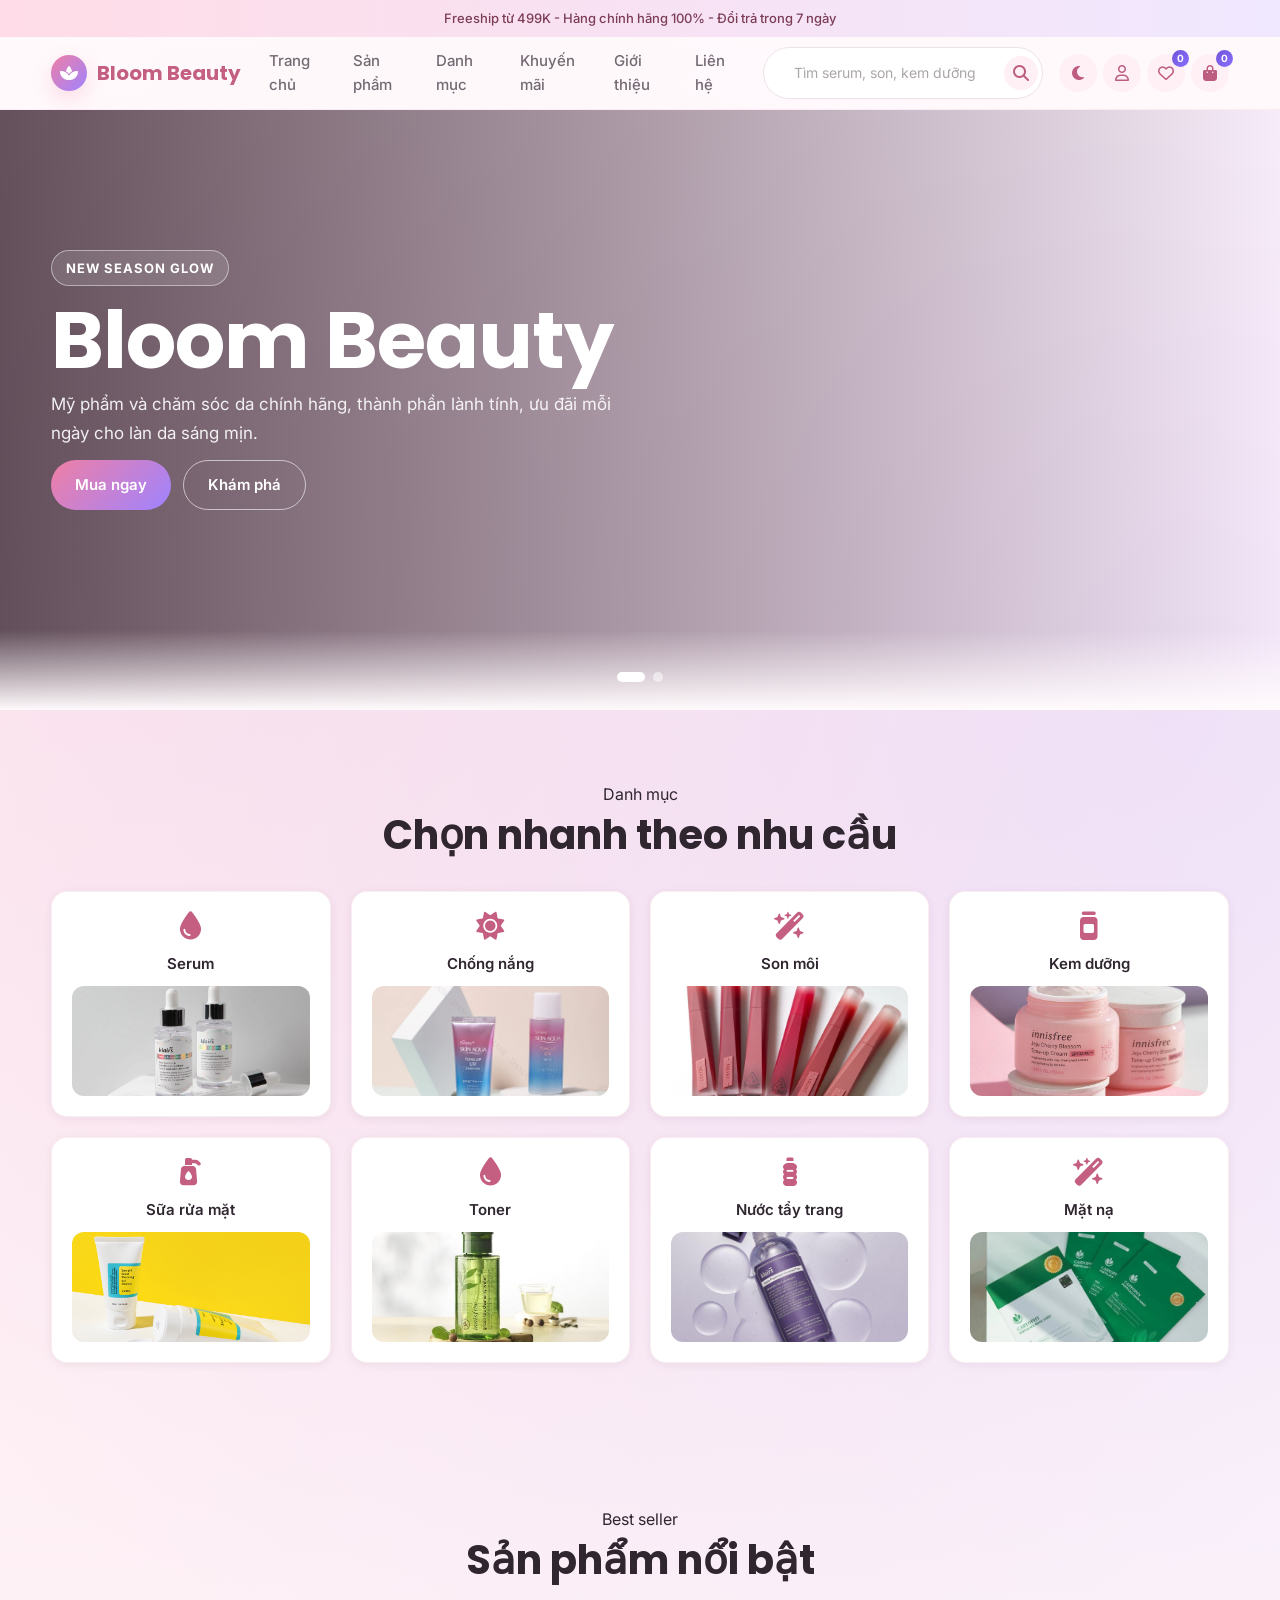
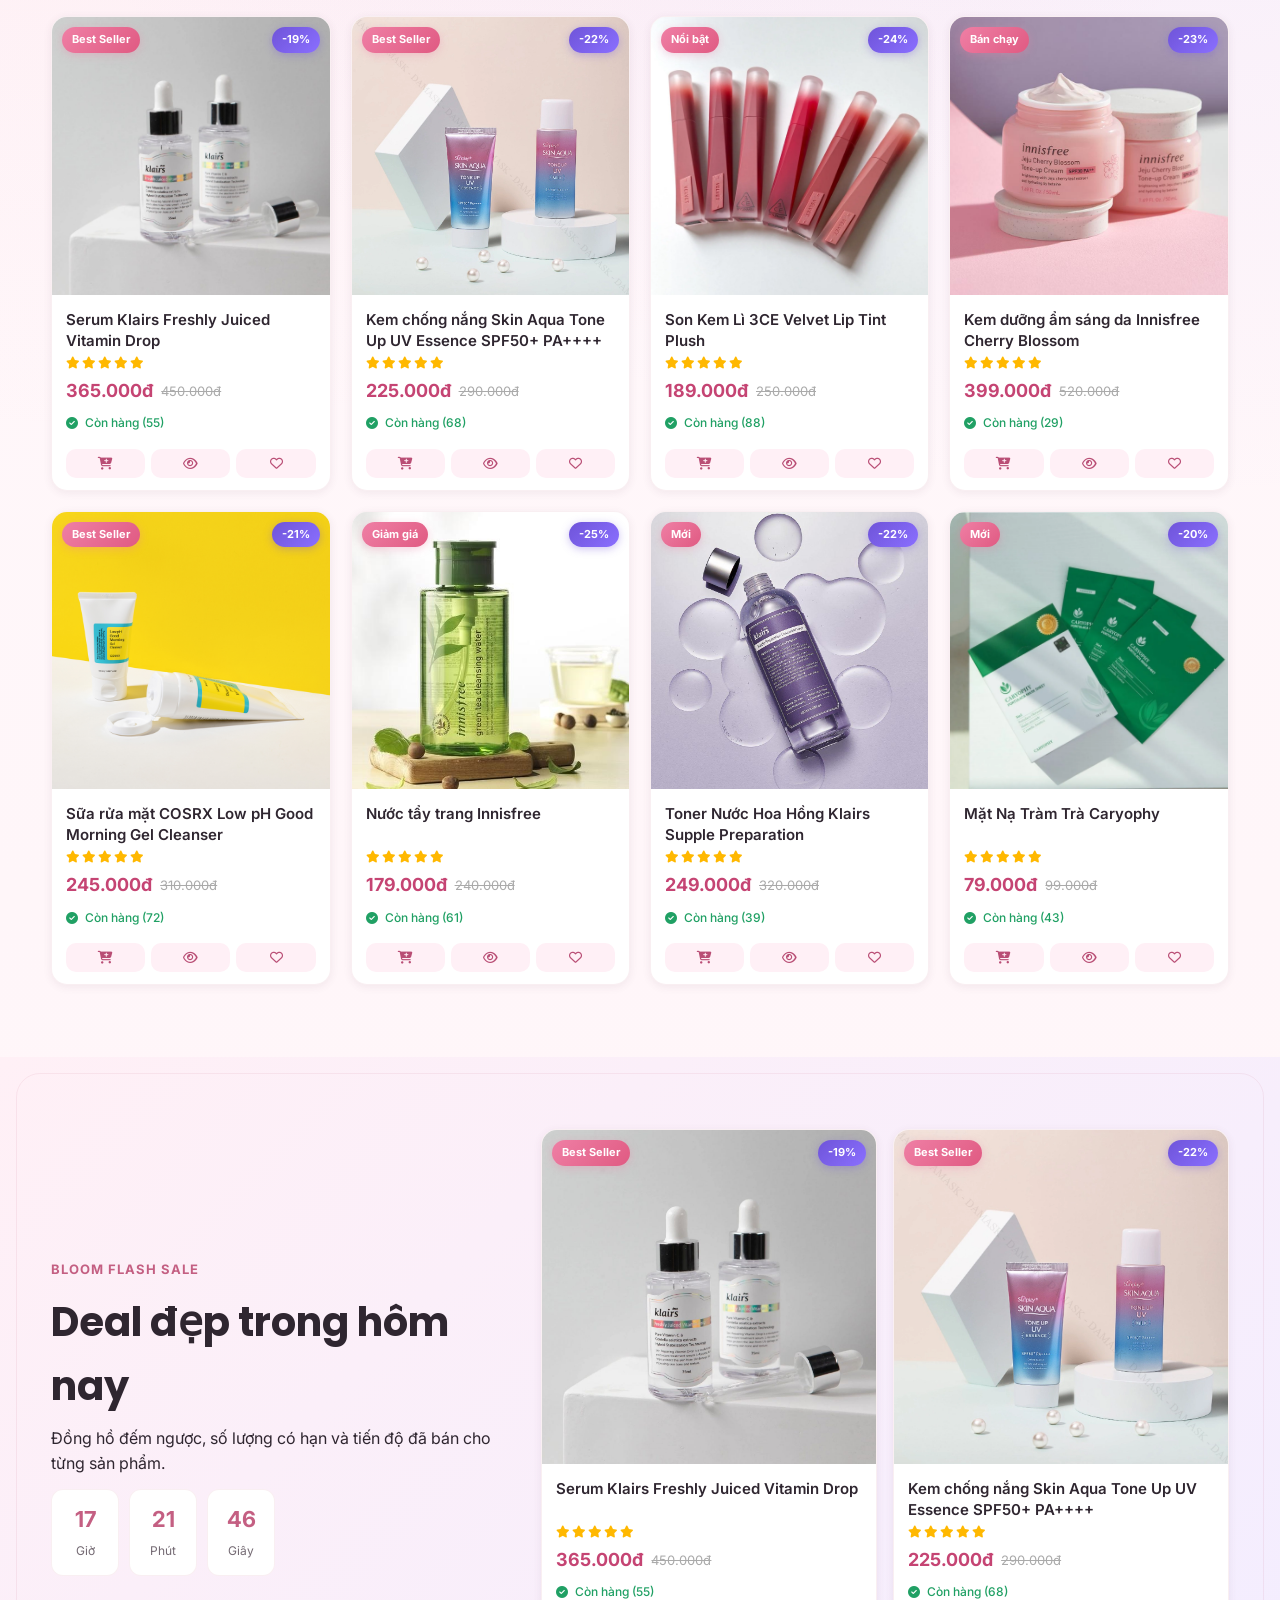
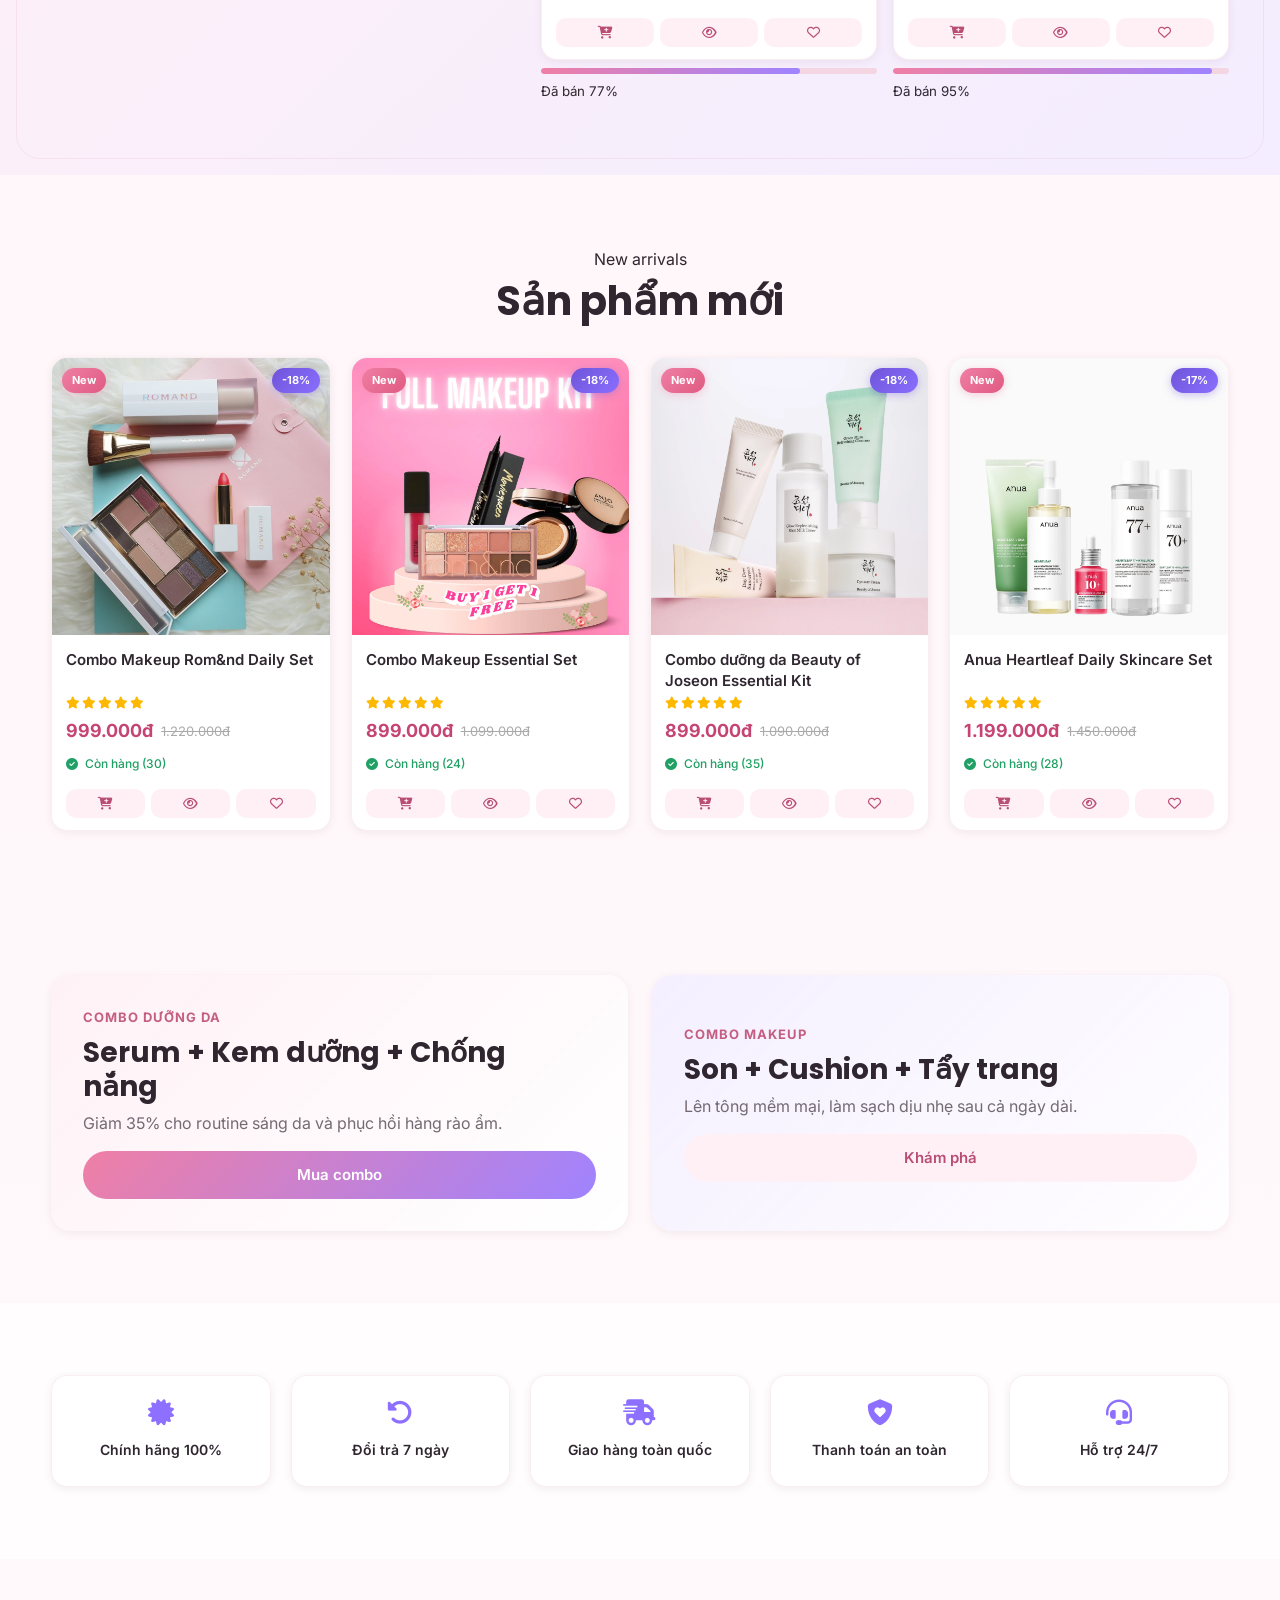
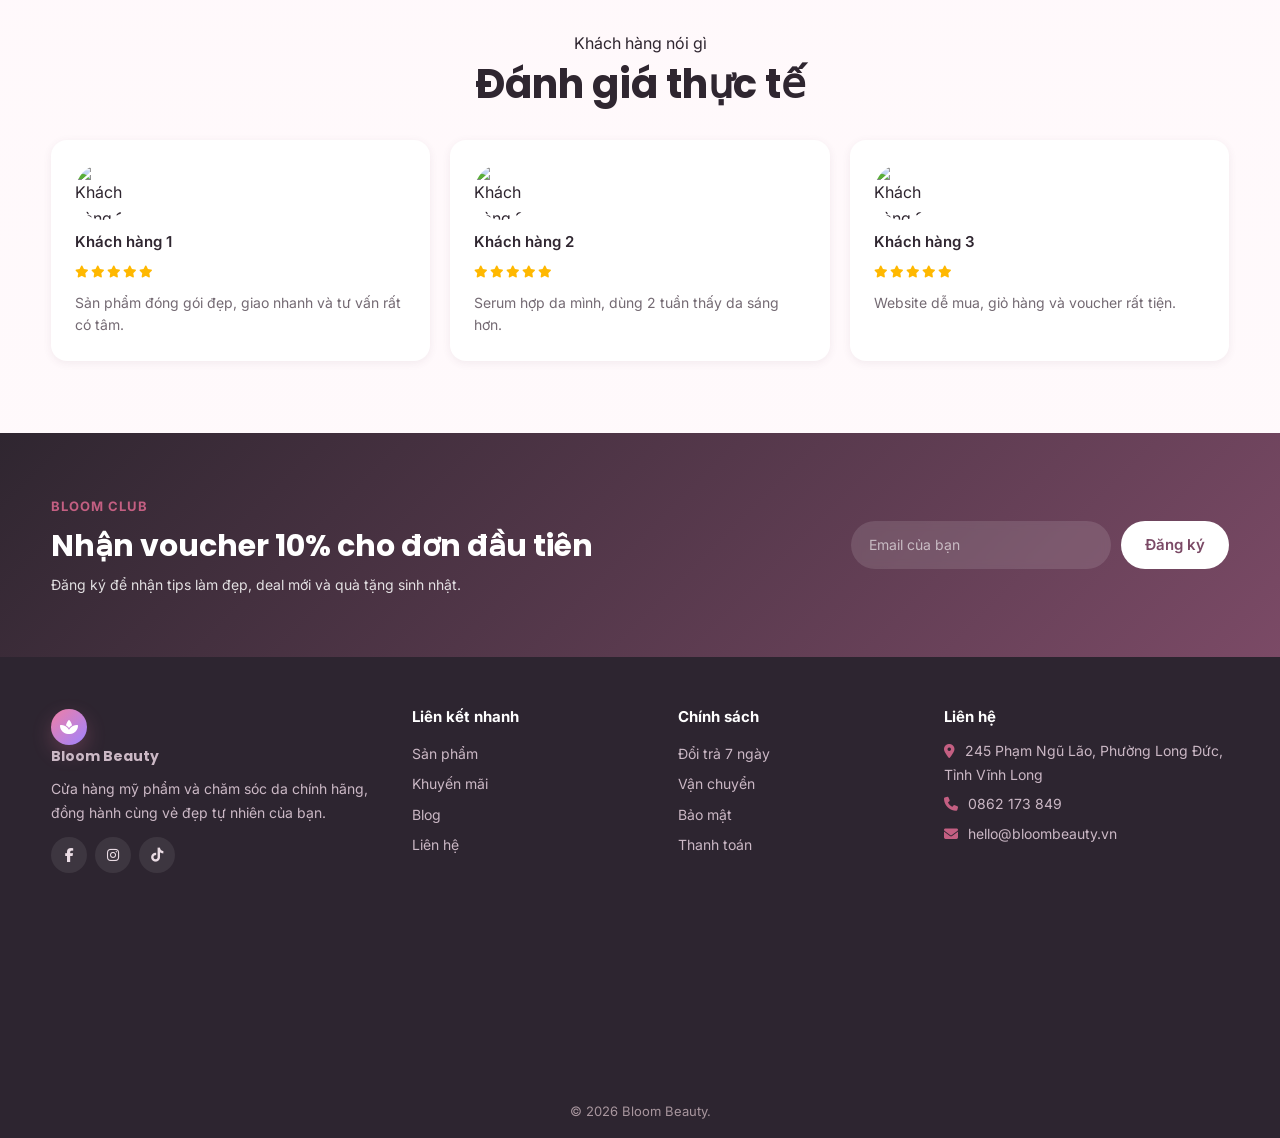
==== commit 9b712308: "create a project structure" ====
--- a/index.html
+++ b/index.html
@@ -11,7 +11,7 @@
     <link rel="preconnect" href="https://fonts.googleapis.com">
     <link rel="preconnect" href="https://fonts.gstatic.com" crossorigin>
     <!-- Import bộ font chính của website. -->
-    <link href="https://fonts.googleapis.com/css2?family=Inter:wght@400;500;600;700;800&family=Nunito:wght@600;700;800&family=Poppins:wght@500;600;700;800&display=swap" rel="stylesheet">
+    <link href="https://fonts.googleapis.com/css2?family=Inter:wght@400;500;600;700&family=Poppins:wght@500;600;700&display=swap" rel="stylesheet">
     <!-- Import icon Font Awesome. -->
     <link rel="stylesheet" href="https://cdnjs.cloudflare.com/ajax/libs/font-awesome/6.5.2/css/all.min.css">
     <!-- Import hiệu ứng cuộn AOS. -->
@@ -172,6 +172,7 @@
         <div class="testimonial-slider" id="testimonialSlider"></div>
       </section>
 
+
       <!-- Form đăng ký nhận tin. -->
       <section class="newsletter">
         <div class="container newsletter-box">
--- a/css/style.css
+++ b/css/style.css
@@ -1,5 +1,5 @@
 /* =========================
-   1. Biến màu và thiết lập chung
+   1. Design Tokens & Reset
    ========================= */
 :root {
   --pink: #ef7fa5;
@@ -9,45 +9,57 @@
   --bg: #fffafc;
   --card: #ffffff;
   --text: #2f2630;
-  --muted: #746a73;
+  --text-secondary: #746a73;
   --line: #eee2e7;
   --success: #20a064;
-  --shadow: 0 20px 60px rgba(92, 52, 75, .14);
-  --radius: 18px;
-}
-
-/* Đổi bộ màu khi người dùng bật giao diện tối. */
+  --shadow-sm: 0 2px 8px rgba(92, 52, 75, .08);
+  --shadow: 0 12px 40px rgba(92, 52, 75, .12);
+  --shadow-lg: 0 24px 60px rgba(92, 52, 75, .16);
+  --radius-sm: 10px;
+  --radius: 16px;
+  --radius-lg: 20px;
+  --font-body: 'Inter', 'Segoe UI', sans-serif;
+  --font-heading: 'Poppins', 'Segoe UI', sans-serif;
+  --transition: .3s cubic-bezier(.4, 0, .2, 1);
+  --max-width: 1180px;
+}
+
 body.dark {
   --bg: #17131a;
   --card: #211b25;
   --text: #fff7fb;
-  --muted: #cfc0ca;
+  --text-secondary: #cfc0ca;
   --line: #403441;
-  --shadow: 0 20px 70px rgba(0, 0, 0, .35);
-}
-
-/* Tính cả border/padding vào kích thước phần tử để layout dễ kiểm soát. */
-* {
+  --shadow-sm: 0 2px 8px rgba(0, 0, 0, .25);
+  --shadow: 0 12px 40px rgba(0, 0, 0, .3);
+  --shadow-lg: 0 24px 60px rgba(0, 0, 0, .35);
+}
+
+*, *::before, *::after {
   box-sizing: border-box;
-}
-
-/* Cuộn mượt khi bấm liên kết neo như #blog hoặc #flash-sale. */
+  margin: 0;
+  padding: 0;
+}
+
 html {
   scroll-behavior: smooth;
 }
 
-/* Thiết lập nền, font chữ và màu chữ mặc định cho toàn website. */
 body {
-  margin: 0;
   color: var(--text);
-  font-family: Inter, Arial, sans-serif;
+  font-family: var(--font-body);
+  font-size: 16px;
+  font-weight: 400;
+  line-height: 1.6;
   background:
     radial-gradient(circle at 8% 8%, rgba(239, 127, 165, .18), transparent 28%),
     radial-gradient(circle at 92% 12%, rgba(159, 131, 255, .16), transparent 26%),
     linear-gradient(180deg, #fffafc 0%, #fff6f9 42%, #fffafc 100%);
-}
-
-/* Nền tối cần dịu mắt hơn nhưng vẫn giữ tinh thần thương hiệu. */
+  min-height: 100vh;
+  -webkit-font-smoothing: antialiased;
+  -moz-osx-font-smoothing: grayscale;
+}
+
 body.dark {
   background:
     radial-gradient(circle at 8% 8%, rgba(239, 127, 165, .12), transparent 28%),
@@ -55,34 +67,32 @@
     #17131a;
 }
 
-/* Bỏ gạch chân mặc định của liên kết. */
 a {
   color: inherit;
   text-decoration: none;
-}
-
-/* Ảnh không bị tràn khỏi khung cha. */
+  transition: color var(--transition);
+}
+
 img {
   display: block;
   max-width: 100%;
-}
-
-/* Form và nút dùng cùng font với toàn trang. */
-button,
-input,
-select,
-textarea {
+  height: auto;
+}
+
+button, input, select, textarea {
   font: inherit;
-}
-
-/* Khung nội dung chính giúp website không quá rộng trên màn hình lớn. */
+  color: inherit;
+}
+
+ul { list-style: none; }
+
 .container {
-  width: min(1180px, 92%);
-  margin: auto;
+  width: min(var(--max-width), 92%);
+  margin-inline: auto;
 }
 
 /* =========================
-   2. Header, menu và tìm kiếm
+   2. Loader
    ========================= */
 .loader {
   position: fixed;
@@ -91,33 +101,46 @@
   display: grid;
   place-items: center;
   background: linear-gradient(135deg, #ffffff, #ffe2ed);
-  transition: .5s ease;
+  transition: opacity .5s ease, visibility .5s ease;
 }
 
 .loader.hide {
   opacity: 0;
   visibility: hidden;
+  pointer-events: none;
 }
 
 .loader-ring {
-  width: 58px;
-  height: 58px;
-  border: 5px solid #ffffff;
+  width: 48px;
+  height: 48px;
+  border: 4px solid #ffe2ed;
   border-top-color: var(--pink);
   border-radius: 50%;
-  animation: spin 1s linear infinite;
+  animation: spin .8s linear infinite;
 }
 
 .loader span {
+  display: block;
+  margin-top: 16px;
   color: #c65f83;
-  font-family: Poppins, sans-serif;
-  font-weight: 800;
-}
-
+  font-family: var(--font-heading);
+  font-size: 20px;
+  font-weight: 700;
+  text-align: center;
+}
+
+@keyframes spin {
+  to { transform: rotate(360deg); }
+}
+
+/* =========================
+   3. Topbar & Header
+   ========================= */
 .topbar {
-  padding: 8px 12px;
+  padding: 8px 16px;
   color: #7c3d57;
   font-size: 13px;
+  font-weight: 500;
   text-align: center;
   background: linear-gradient(90deg, #ffdce7, #f0e8ff);
 }
@@ -126,21 +149,21 @@
   position: sticky;
   top: 0;
   z-index: 1000;
-  background: rgba(255, 250, 252, .88);
-  border-bottom: 1px solid rgba(196, 95, 130, .10);
-  box-shadow: 0 10px 30px rgba(99, 59, 77, .08);
-  backdrop-filter: blur(16px);
+  background: rgba(255, 250, 252, .92);
+  border-bottom: 1px solid rgba(196, 95, 130, .08);
+  backdrop-filter: blur(20px);
+  -webkit-backdrop-filter: blur(20px);
 }
 
 body.dark .site-header {
-  background: rgba(23, 19, 26, .88);
+  background: rgba(23, 19, 26, .92);
 }
 
 .navbar {
   display: flex;
   align-items: center;
-  gap: 18px;
-  min-height: 82px;
+  gap: 16px;
+  min-height: 72px;
 }
 
 .logo {
@@ -148,107 +171,144 @@
   align-items: center;
   gap: 10px;
   color: #c45f82;
-  font-family: Poppins, sans-serif;
-  font-size: 22px;
-  font-weight: 800;
+  font-family: var(--font-heading);
+  font-size: 20px;
+  font-weight: 700;
+  flex-shrink: 0;
 }
 
 .logo i {
   display: grid;
-  width: 40px;
-  height: 40px;
+  width: 36px;
+  height: 36px;
   color: #ffffff;
   border-radius: 50%;
   place-items: center;
+  font-size: 16px;
   background: linear-gradient(135deg, var(--pink), var(--violet));
-  box-shadow: 0 12px 30px rgba(239, 127, 165, .24);
+  box-shadow: 0 8px 20px rgba(239, 127, 165, .24);
 }
 
 .nav-menu {
   display: flex;
   flex: 1;
   align-items: center;
-  gap: 16px;
-  padding: 0;
-  margin: 0;
-  list-style: none;
+  gap: 4px;
 }
 
 .nav-menu a {
   position: relative;
   display: inline-block;
-  padding: 10px 0;
-  color: var(--muted);
-  font-size: 14px;
-  font-weight: 700;
+  padding: 8px 12px;
+  color: var(--text-secondary);
+  font-size: 15px;
+  font-weight: 500;
+  border-radius: 8px;
+  transition: color var(--transition), background var(--transition);
 }
 
 .nav-menu a::after {
   position: absolute;
-  left: 0;
-  bottom: 3px;
-  width: 0;
+  left: 12px;
+  right: 12px;
+  bottom: 2px;
   height: 2px;
   content: '';
   border-radius: 999px;
   background: linear-gradient(90deg, var(--pink), var(--violet));
-  transition: width .25s ease;
+  transform: scaleX(0);
+  transition: transform var(--transition);
 }
 
 .nav-menu a:hover,
-.nav-menu a:focus {
+.nav-menu a:focus-visible {
   color: #c45f82;
+  background: var(--pink-soft);
 }
 
 .nav-menu a:hover::after,
-.nav-menu a:focus::after {
-  width: 100%;
+.nav-menu a:focus-visible::after {
+  transform: scaleX(1);
 }
 
 .search-box {
   display: flex;
   align-items: center;
-  min-width: 250px;
-  padding: 6px 8px 6px 16px;
-  border: 1px solid var(--line);
+  min-width: 200px;
+  max-width: 280px;
+  padding: 4px 4px 4px 16px;
+  border: 1.5px solid var(--line);
   border-radius: 999px;
   background: var(--card);
+  transition: border-color var(--transition), box-shadow var(--transition);
 }
 
 .search-box:focus-within {
-  border-color: rgba(196, 95, 130, .45);
-  box-shadow: 0 0 0 4px rgba(247, 168, 191, .18);
+  border-color: rgba(196, 95, 130, .4);
+  box-shadow: 0 0 0 3px rgba(247, 168, 191, .15);
 }
 
 .search-box input {
   width: 100%;
-  color: var(--text);
   border: 0;
   outline: 0;
   background: transparent;
-}
-
-.search-box button,
-.icon-btn,
-.menu-toggle {
+  font-size: 14px;
+}
+
+.search-box input::placeholder {
+  color: var(--text-secondary);
+  opacity: .6;
+}
+
+.search-box button {
+  display: grid;
+  width: 34px;
+  height: 34px;
   border: 0;
+  border-radius: 50%;
   cursor: pointer;
-}
-
-.search-box button,
+  place-items: center;
+  color: #bd5d80;
+  background: var(--pink-soft);
+  transition: background var(--transition), color var(--transition);
+  flex-shrink: 0;
+}
+
+.search-box button:hover {
+  color: #ffffff;
+  background: linear-gradient(135deg, var(--pink), var(--violet));
+}
+
 .icon-btn {
   display: grid;
   width: 38px;
   height: 38px;
+  border: 0;
+  border-radius: 50%;
+  cursor: pointer;
+  place-items: center;
   color: #bd5d80;
-  border-radius: 50%;
-  place-items: center;
   background: var(--pink-soft);
+  transition: background var(--transition), color var(--transition), transform var(--transition);
+  flex-shrink: 0;
+}
+
+.icon-btn:hover {
+  color: #ffffff;
+  background: linear-gradient(135deg, var(--pink), var(--violet));
+  transform: translateY(-1px);
+}
+
+.icon-btn:focus-visible {
+  outline: 2px solid var(--pink);
+  outline-offset: 2px;
 }
 
 .header-actions {
   display: flex;
-  gap: 8px;
+  gap: 6px;
+  align-items: center;
 }
 
 .count-link {
@@ -257,31 +317,36 @@
 
 .count-link span {
   position: absolute;
-  top: -5px;
-  right: -5px;
-  display: grid;
-  min-width: 18px;
-  height: 18px;
-  color: #ffffff;
-  font-size: 11px;
+  top: -4px;
+  right: -4px;
+  display: grid;
+  min-width: 17px;
+  height: 17px;
+  padding: 0 4px;
+  color: #ffffff;
+  font-size: 10px;
+  font-weight: 700;
   border-radius: 999px;
   place-items: center;
-  background: #6f54d9;
+  background: linear-gradient(135deg, #6f54d9, #8a6fff);
 }
 
 .menu-toggle {
   display: none;
+  background: none;
+  border: 0;
+  font-size: 22px;
+  cursor: pointer;
   color: var(--text);
-  font-size: 22px;
-  background: var(--card);
+  padding: 4px;
 }
 
 /* =========================
-   3. Trang chủ
+   4. Hero / Slider
    ========================= */
 .hero {
   position: relative;
-  min-height: 680px;
+  min-height: 600px;
   overflow: hidden;
 }
 
@@ -291,7 +356,7 @@
   bottom: 0;
   left: 0;
   z-index: 3;
-  height: 110px;
+  height: 80px;
   content: '';
   pointer-events: none;
   background: linear-gradient(180deg, transparent, var(--bg));
@@ -319,48 +384,54 @@
   display: flex;
   flex-direction: column;
   justify-content: center;
-  min-height: 680px;
-  max-width: 1180px;
-  padding-bottom: 70px;
-  color: #ffffff;
-}
-
-.eyebrow,
-.section-heading span,
-.combo-card span {
+  min-height: 600px;
+  max-width: var(--max-width);
+  padding-bottom: 60px;
+  color: #ffffff;
+}
+
+.eyebrow {
+  display: inline-flex;
+  align-items: center;
+  gap: 6px;
   color: #c45f82;
-  font-weight: 800;
+  font-size: 13px;
+  font-weight: 700;
   letter-spacing: 1px;
   text-transform: uppercase;
 }
 
 .hero .eyebrow {
-  display: inline-flex;
   width: fit-content;
-  padding: 8px 14px;
+  padding: 7px 14px;
   color: #ffffff;
   border: 1px solid rgba(255, 255, 255, .45);
   border-radius: 999px;
-  background: rgba(255, 255, 255, .14);
+  background: rgba(255, 255, 255, .12);
+  backdrop-filter: blur(4px);
 }
 
 .hero h1 {
-  margin: 10px 0;
-  font-family: Poppins, sans-serif;
-  font-size: clamp(46px, 8vw, 92px);
-  line-height: 1;
+  margin: 12px 0 8px;
+  font-family: var(--font-heading);
+  font-size: clamp(40px, 7vw, 80px);
+  font-weight: 700;
+  line-height: 1.05;
+  letter-spacing: -1px;
 }
 
 .hero p {
-  max-width: 620px;
-  font-size: 19px;
+  max-width: 560px;
+  font-size: 17px;
   line-height: 1.7;
+  opacity: .9;
 }
 
 .hero-buttons {
   display: flex;
   flex-wrap: wrap;
-  gap: 14px;
+  gap: 12px;
+  margin-top: 12px;
 }
 
 .slider-dots {
@@ -369,29 +440,31 @@
   left: 50%;
   z-index: 5;
   display: flex;
-  gap: 10px;
+  gap: 8px;
   transform: translateX(-50%);
 }
 
 .slider-dots button {
-  width: 12px;
-  height: 12px;
+  width: 10px;
+  height: 10px;
   border: 0;
   border-radius: 50%;
-  background: rgba(255, 255, 255, .55);
+  cursor: pointer;
+  background: rgba(255, 255, 255, .5);
+  transition: all var(--transition);
 }
 
 .slider-dots button.active {
-  width: 32px;
+  width: 28px;
   border-radius: 999px;
   background: #ffffff;
 }
 
 /* =========================
-   4. Thành phần dùng lại
+   5. Section & Buttons
    ========================= */
 .section {
-  padding: 78px 0;
+  padding: 72px 0;
 }
 
 .section-heading {
@@ -399,11 +472,17 @@
   text-align: center;
 }
 
+.section-heading span {
+  display: block;
+  margin-bottom: 4px;
+}
+
 .section-heading h2 {
-  margin: 8px 0 0;
-  font-family: Poppins, sans-serif;
-  font-size: clamp(28px, 4vw, 46px);
-  letter-spacing: 0;
+  margin: 4px 0 0;
+  font-family: var(--font-heading);
+  font-size: clamp(26px, 3.5vw, 40px);
+  font-weight: 700;
+  line-height: 1.2;
 }
 
 .btn {
@@ -411,18 +490,29 @@
   align-items: center;
   justify-content: center;
   gap: 8px;
-  padding: 13px 22px;
+  padding: 12px 24px;
   border: 0;
   border-radius: 999px;
-  font-weight: 800;
+  font-size: 15px;
+  font-weight: 600;
   cursor: pointer;
-  transition: transform .25s ease, box-shadow .25s ease, background .25s ease;
+  transition: transform var(--transition), box-shadow var(--transition), background var(--transition);
+  white-space: nowrap;
+}
+
+.btn:focus-visible {
+  outline: 2px solid var(--pink);
+  outline-offset: 2px;
 }
 
 .btn.primary {
   color: #ffffff;
   background: linear-gradient(135deg, var(--pink), var(--violet));
-  box-shadow: 0 14px 28px rgba(225, 97, 141, .28);
+}
+
+.btn.primary:hover {
+  transform: translateY(-2px);
+  box-shadow: 0 10px 24px rgba(225, 97, 141, .3);
 }
 
 .btn.secondary {
@@ -430,18 +520,27 @@
   background: var(--pink-soft);
 }
 
+.btn.secondary:hover {
+  color: #ffffff;
+  background: linear-gradient(135deg, var(--pink), var(--violet));
+  transform: translateY(-2px);
+}
+
 .btn.ghost {
   color: #ffffff;
-  border: 1px solid rgba(255, 255, 255, .6);
-  background: rgba(255, 255, 255, .18);
-}
-
-.btn:hover,
-.product-card:hover,
-.category-card:hover {
-  transform: translateY(-6px);
-}
-
+  border: 1.5px solid rgba(255, 255, 255, .6);
+  background: transparent;
+  backdrop-filter: blur(4px);
+}
+
+.btn.ghost:hover {
+  background: rgba(255, 255, 255, .15);
+  transform: translateY(-2px);
+}
+
+/* =========================
+   6. Grid Layouts
+   ========================= */
 .category-grid,
 .product-grid,
 .why-grid,
@@ -450,7 +549,7 @@
 .values {
   display: grid;
   grid-template-columns: repeat(4, 1fr);
-  gap: 22px;
+  gap: 20px;
 }
 
 .category-card,
@@ -461,45 +560,66 @@
 .summary,
 .values article,
 .team-grid article {
-  border: 1px solid rgba(196, 95, 130, .12);
+  border: 1px solid rgba(196, 95, 130, .1);
   border-radius: var(--radius);
   background: var(--card);
+  box-shadow: var(--shadow-sm);
+  transition: box-shadow var(--transition), transform var(--transition);
+}
+
+.category-card:hover,
+.blog-card:hover,
+.why-item:hover,
+.values article:hover,
+.team-grid article:hover {
   box-shadow: var(--shadow);
-}
-
+  transform: translateY(-3px);
+}
+
+/* =========================
+   7. Category Cards
+   ========================= */
 .category-card {
-  padding: 22px;
+  padding: 20px;
   text-align: center;
-  transition: transform .25s ease;
+  cursor: pointer;
 }
 
 .category-card i {
   color: #c45f82;
-  font-size: 30px;
-  transition: transform .25s ease;
+  font-size: 28px;
+  transition: transform var(--transition);
 }
 
 .category-card:hover i,
 .why-item:hover i {
-  transform: scale(1.08) rotate(-3deg);
+  transform: scale(1.1) rotate(-3deg);
+}
+
+.category-card h3 {
+  margin-top: 8px;
+  font-size: 15px;
+  font-weight: 600;
 }
 
 .category-card img {
   width: 100%;
-  height: 125px;
-  margin-top: 12px;
-  border-radius: 14px;
+  height: 110px;
+  margin-top: 10px;
+  border-radius: 12px;
   object-fit: cover;
 }
 
 /* =========================
-   5. Card sản phẩm
+   8. Product Cards — FIXED
    ========================= */
 .product-card {
   position: relative;
+  display: flex;
+  flex-direction: column;
   overflow: hidden;
   isolation: isolate;
-  transition: transform .25s ease;
+  transition: transform var(--transition), box-shadow var(--transition);
 }
 
 .product-card::after {
@@ -507,141 +627,178 @@
   right: 0;
   bottom: 0;
   left: 0;
-  height: 42%;
+  height: 40%;
   content: '';
   opacity: 0;
   pointer-events: none;
-  background: linear-gradient(180deg, transparent, rgba(255, 255, 255, .72));
-  transition: opacity .25s ease;
+  background: linear-gradient(180deg, transparent, rgba(255, 255, 255, .7));
+  transition: opacity var(--transition);
+  z-index: 1;
 }
 
 body.dark .product-card::after {
-  background: linear-gradient(180deg, transparent, rgba(33, 27, 37, .80));
+  background: linear-gradient(180deg, transparent, rgba(33, 27, 37, .78));
 }
 
 .product-card:hover::after {
   opacity: 1;
 }
 
+.product-card:hover {
+  transform: translateY(-4px);
+  box-shadow: var(--shadow);
+}
+
 .product-card .thumb {
   display: block;
-  height: 230px;
+  position: relative;
+  width: 100%;
+  padding-top: 100%; /* 1:1 aspect ratio for equal heights */
   overflow: hidden;
-  background: #ffffff;
-}
-
-.product-card img {
+  background: #f9f4f6;
+}
+
+.product-card .thumb img {
+  position: absolute;
+  inset: 0;
   width: 100%;
   height: 100%;
   object-fit: cover;
   transition: transform .45s ease;
 }
 
-.product-card:hover img {
-  transform: scale(1.08);
-}
-
+.product-card:hover .thumb img {
+  transform: scale(1.06);
+}
+
+/* Badge & Discount */
+.badge {
+  position: absolute;
+  top: 10px;
+  left: 10px;
+  z-index: 3;
+  padding: 4px 10px;
+  border-radius: 999px;
+  font-size: 11px;
+  font-weight: 700;
+  color: #ffffff;
+  background: linear-gradient(135deg, var(--pink), #e05a82);
+  box-shadow: 0 2px 8px rgba(239, 127, 165, .35);
+}
+
+.discount {
+  position: absolute;
+  top: 10px;
+  right: 10px;
+  z-index: 3;
+  padding: 4px 10px;
+  border-radius: 999px;
+  font-size: 11px;
+  font-weight: 700;
+  color: #ffffff;
+  background: linear-gradient(135deg, #6f54d9, #8a6fff);
+  box-shadow: 0 2px 8px rgba(111, 84, 217, .35);
+}
+
+/* Product Info - flex column to push actions to bottom */
 .product-info {
-  position: relative;
-  z-index: 2;
-  padding: 16px;
+  display: flex;
+  flex-direction: column;
+  flex: 1;
+  padding: 14px 14px 12px;
 }
 
 .product-info h3 {
-  min-height: 46px;
-  margin: 0 0 8px;
-  font-size: 16px;
+  margin: 0 0 6px;
+  font-size: 15px;
+  font-weight: 600;
+  line-height: 1.4;
+  display: -webkit-box;
+  -webkit-line-clamp: 2;
+  -webkit-box-orient: vertical;
+  overflow: hidden;
+  min-height: 42px;
 }
 
 .stars {
+  display: inline-flex;
+  gap: 2px;
   color: #ffb800;
-  font-size: 13px;
+  font-size: 12px;
 }
 
 .price {
   display: flex;
   align-items: center;
-  gap: 10px;
-  margin: 10px 0;
+  gap: 8px;
+  margin: 8px 0;
+  flex-wrap: wrap;
 }
 
 .new-price {
   color: #c54473;
-  font-weight: 900;
+  font-size: 18px;
+  font-weight: 700;
 }
 
 .old-price {
   color: #aaa;
+  font-size: 13px;
   text-decoration: line-through;
-}
-
-.badge,
-.discount {
-  position: absolute;
-  top: 12px;
-  z-index: 4;
-  padding: 6px 10px;
-  border-radius: 999px;
-  font-size: 12px;
-  font-weight: 800;
-}
-
-.badge {
-  left: 12px;
-  color: #c45f82;
-  background: #ffffff;
-}
-
-.discount {
-  right: 12px;
-  color: #ffffff;
-  background: #6f54d9;
 }
 
 .stock {
   color: var(--success);
-  font-size: 13px;
-}
-
+  font-size: 12px;
+  font-weight: 500;
+  margin-bottom: 8px;
+}
+
+.stock i {
+  margin-right: 4px;
+}
+
+/* Card Actions — always visible, pushes to bottom */
 .card-actions {
   display: flex;
-  flex-wrap: wrap;
-  gap: 8px;
-  opacity: .92;
-  transform: translateY(4px);
-  transition: .25s ease;
-}
-
-.product-card:hover .card-actions {
-  opacity: 1;
-  transform: translateY(0);
+  gap: 6px;
+  margin-top: auto;
+  padding-top: 8px;
 }
 
 .card-actions button,
 .card-actions a {
   flex: 1;
-  min-width: 42px;
-  padding: 10px;
+  display: inline-flex;
+  align-items: center;
+  justify-content: center;
+  gap: 6px;
+  padding: 8px 10px;
+  border: 0;
+  border-radius: 10px;
+  font-size: 13px;
+  font-weight: 600;
+  cursor: pointer;
+  text-align: center;
   color: #b94e75;
-  border: 0;
-  border-radius: 12px;
-  font-weight: 800;
-  text-align: center;
-  cursor: pointer;
   background: var(--pink-soft);
+  transition: background var(--transition), color var(--transition), transform var(--transition);
 }
 
 .card-actions button:hover,
-.card-actions a:hover,
-.qty button:hover,
-.remove-btn:hover,
-.modal-close:hover {
+.card-actions a:hover {
   color: #ffffff;
   background: linear-gradient(135deg, var(--pink), var(--violet));
+  transform: translateY(-1px);
+}
+
+.card-actions button:focus-visible {
+  outline: 2px solid var(--pink);
+  outline-offset: 1px;
 }
 
 /* =========================
-   6. Các section nội dung
+   9. Sale / Flash
    ========================= */
 .sale-band {
   position: relative;
@@ -651,37 +808,39 @@
 
 .sale-band::before {
   position: absolute;
-  inset: 18px;
+  inset: 16px;
   content: '';
-  border: 1px solid rgba(196, 95, 130, .12);
-  border-radius: 28px;
+  border: 1px solid rgba(196, 95, 130, .1);
+  border-radius: 24px;
   pointer-events: none;
 }
 
 .sale-layout {
   display: grid;
   grid-template-columns: .8fr 1.2fr;
-  gap: 30px;
+  gap: 32px;
   align-items: center;
 }
 
 .sale-layout h2 {
-  margin: 10px 0;
-  font-family: Poppins, sans-serif;
-  font-size: 44px;
+  margin: 8px 0;
+  font-family: var(--font-heading);
+  font-size: clamp(28px, 3.5vw, 40px);
+  font-weight: 700;
 }
 
 .countdown {
   display: flex;
   flex-wrap: wrap;
-  gap: 12px;
+  gap: 10px;
+  margin-top: 12px;
 }
 
 .countdown div {
-  min-width: 74px;
-  padding: 14px;
-  border: 1px solid rgba(196, 95, 130, .12);
-  border-radius: 14px;
+  min-width: 68px;
+  padding: 12px 14px;
+  border: 1px solid rgba(196, 95, 130, .1);
+  border-radius: 12px;
   text-align: center;
   background: var(--card);
 }
@@ -689,18 +848,24 @@
 .countdown strong {
   display: block;
   color: #c45f82;
-  font-size: 26px;
+  font-size: 22px;
+  font-weight: 700;
+}
+
+.countdown span {
+  font-size: 12px;
+  color: var(--text-secondary);
 }
 
 .sale-products {
   display: grid;
   grid-template-columns: repeat(2, 1fr);
-  gap: 18px;
+  gap: 16px;
 }
 
 .progress {
-  height: 9px;
-  margin: 10px 0;
+  height: 6px;
+  margin: 8px 0 4px;
   overflow: hidden;
   border-radius: 999px;
   background: #f4d6e3;
@@ -709,9 +874,13 @@
 .progress span {
   display: block;
   height: 100%;
+  border-radius: 999px;
   background: linear-gradient(90deg, var(--pink), var(--violet));
 }
 
+/* =========================
+   10. Combo Cards
+   ========================= */
 .combo-grid {
   display: grid;
   grid-template-columns: repeat(2, 1fr);
@@ -719,13 +888,22 @@
 }
 
 .combo-card {
-  min-height: 260px;
-  padding: 34px;
-  border-radius: 24px;
+  display: flex;
+  flex-direction: column;
+  justify-content: center;
+  min-height: 240px;
+  padding: 32px;
+  border-radius: var(--radius-lg);
+  background:
+    linear-gradient(135deg, rgba(255, 241, 246, .95), rgba(255, 255, 255, .9)),
+    url('https://images.unsplash.com/photo-1522338242992-e1a54906a8da?auto=format&fit=crop&w=900&q=80') center / cover;
+  box-shadow: var(--shadow-sm);
+  transition: box-shadow var(--transition), transform var(--transition);
+}
+
+.combo-card:hover {
   box-shadow: var(--shadow);
-  background:
-    linear-gradient(135deg, rgba(255, 241, 246, .95), rgba(255, 255, 255, .90)),
-    url('https://images.unsplash.com/photo-1522338242992-e1a54906a8da?auto=format&fit=crop&w=900&q=80') center / cover;
+  transform: translateY(-3px);
 }
 
 .combo-card.lavender {
@@ -734,18 +912,37 @@
     url('https://images.unsplash.com/photo-1487412947147-5cebf100ffc2?auto=format&fit=crop&w=900&q=80') center / cover;
 }
 
+.combo-card span {
+  font-size: 13px;
+  font-weight: 700;
+  letter-spacing: 1px;
+  text-transform: uppercase;
+  color: #c45f82;
+}
+
 .combo-card h3 {
-  max-width: 520px;
-  font-family: Poppins, sans-serif;
-  font-size: 30px;
-}
-
+  max-width: 480px;
+  margin: 8px 0;
+  font-family: var(--font-heading);
+  font-size: clamp(22px, 2.5vw, 28px);
+  font-weight: 700;
+  line-height: 1.2;
+}
+
+.combo-card p {
+  margin-bottom: 14px;
+  color: var(--text-secondary);
+}
+
+/* =========================
+   11. Why, Testimonials, Blog
+   ========================= */
 .why {
-  background: rgba(255, 255, 255, .72);
+  background: rgba(255, 255, 255, .7);
 }
 
 body.dark .why {
-  background: rgba(33, 27, 37, .72);
+  background: rgba(33, 27, 37, .7);
 }
 
 .why-grid {
@@ -753,14 +950,20 @@
 }
 
 .why-item {
-  padding: 20px;
+  padding: 24px 16px;
   text-align: center;
 }
 
 .why-item i {
   color: #8d70ff;
-  font-size: 28px;
-  transition: transform .25s ease;
+  font-size: 26px;
+  transition: transform var(--transition);
+}
+
+.why-item h3 {
+  margin-top: 10px;
+  font-size: 14px;
+  font-weight: 600;
 }
 
 .testimonial-slider {
@@ -773,14 +976,37 @@
   padding: 24px;
   border-radius: var(--radius);
   background: var(--card);
+  box-shadow: var(--shadow-sm);
+  transition: box-shadow var(--transition);
+}
+
+.testimonial:hover {
   box-shadow: var(--shadow);
 }
 
 .testimonial img {
-  width: 64px;
-  height: 64px;
+  width: 56px;
+  height: 56px;
   border-radius: 50%;
   object-fit: cover;
+  margin-bottom: 10px;
+}
+
+.testimonial h3 {
+  font-size: 15px;
+  font-weight: 600;
+  margin-bottom: 4px;
+}
+
+.testimonial p {
+  font-size: 14px;
+  color: var(--text-secondary);
+  line-height: 1.6;
+  margin-top: 8px;
+}
+
+.blog-grid {
+  gap: 20px;
 }
 
 .blog-card {
@@ -789,16 +1015,31 @@
 
 .blog-card img {
   width: 100%;
-  height: 180px;
+  height: 170px;
   object-fit: cover;
 }
 
 .blog-card div {
-  padding: 18px;
-}
-
+  padding: 16px;
+}
+
+.blog-card h3 {
+  font-size: 16px;
+  font-weight: 600;
+  margin-bottom: 6px;
+}
+
+.blog-card p {
+  font-size: 14px;
+  color: var(--text-secondary);
+  line-height: 1.6;
+}
+
+/* =========================
+   12. Newsletter
+   ========================= */
 .newsletter {
-  padding: 70px 0;
+  padding: 60px 0;
   color: #ffffff;
   background: linear-gradient(135deg, #2f2630, #7b4a66);
 }
@@ -807,26 +1048,56 @@
   display: flex;
   align-items: center;
   justify-content: space-between;
-  gap: 20px;
+  gap: 24px;
+}
+
+.newsletter-box h2 {
+  font-family: var(--font-heading);
+  font-size: clamp(22px, 2.5vw, 30px);
+  font-weight: 700;
+  margin: 4px 0;
+}
+
+.newsletter-box p {
+  opacity: .85;
+  font-size: 14px;
 }
 
 .newsletter-form {
   display: flex;
-  gap: 12px;
+  gap: 10px;
+  flex-shrink: 0;
 }
 
 .newsletter input {
-  min-width: 300px;
-  padding: 15px 18px;
+  padding: 13px 18px;
   border: 0;
   border-radius: 999px;
+  min-width: 260px;
+  background: rgba(255, 255, 255, .12);
+  color: #ffffff;
+  backdrop-filter: blur(4px);
+}
+
+.newsletter input::placeholder {
+  color: rgba(255, 255, 255, .6);
+}
+
+.newsletter .btn.primary {
+  background: #ffffff;
+  color: #7b4a66;
+}
+
+.newsletter .btn.primary:hover {
+  background: var(--pink-soft);
+  color: #c45f82;
 }
 
 /* =========================
-   7. Footer
+   13. Footer
    ========================= */
 .site-footer {
-  padding-top: 56px;
+  padding-top: 48px;
   color: #eadce4;
   background: #2d2530;
 }
@@ -835,80 +1106,750 @@
   display: grid;
   grid-template-columns: 1.4fr 1fr 1fr 1.2fr;
   gap: 28px;
+  padding-bottom: 32px;
+}
+
+.footer-grid h4 {
+  font-size: 15px;
+  font-weight: 700;
+  margin-bottom: 10px;
+  color: #ffffff;
 }
 
 .footer-grid a {
   display: block;
-  margin: 9px 0;
-  color: #eadce4;
+  padding: 4px 0;
+  color: #cbb8c5;
+  font-size: 14px;
+  transition: color var(--transition);
+}
+
+.footer-grid a:hover {
+  color: #ffffff;
+}
+
+.footer-grid p {
+  font-size: 14px;
+  line-height: 1.7;
+  margin: 6px 0;
+  color: #cbb8c5;
+}
+
+.footer-grid p i {
+  margin-right: 6px;
+  color: #c45f82;
 }
 
 .socials {
   display: flex;
-  gap: 10px;
+  gap: 8px;
+  margin-top: 12px;
 }
 
 .socials a {
   display: grid;
-  width: 38px;
-  height: 38px;
+  width: 36px;
+  height: 36px;
   border-radius: 50%;
   place-items: center;
-  background: rgba(255, 255, 255, .09);
+  background: rgba(255, 255, 255, .08);
+  color: #eadce4;
+  transition: background var(--transition), transform var(--transition);
+}
+
+.socials a:hover {
+  background: linear-gradient(135deg, var(--pink), var(--violet));
+  transform: translateY(-2px);
+  color: #ffffff;
 }
 
 .footer-map iframe,
 .map {
   width: 100%;
-  height: 210px;
+  height: 180px;
   border: 0;
+  display: block;
 }
 
 .copyright {
-  padding: 18px;
-  margin: 0;
-  color: #cbb8c5;
+  padding: 16px;
   text-align: center;
+  font-size: 13px;
+  color: #a8969e;
 }
 
 /* =========================
-   8. Trang sản phẩm, chi tiết, giỏ hàng, form
+   14. Page Hero
    ========================= */
+.page-hero {
+  padding: 72px 0;
+  background: linear-gradient(135deg, var(--pink-soft), var(--violet-soft));
+}
+
+.page-hero.image-hero {
+  position: relative;
+  overflow: hidden;
+  color: #ffffff;
+  background: center / cover;
+}
+
+.page-hero.image-hero::before {
+  position: absolute;
+  inset: 0;
+  content: '';
+  background:
+    linear-gradient(90deg, rgba(47, 38, 48, .78), rgba(47, 38, 48, .34)),
+    linear-gradient(135deg, rgba(239, 127, 165, .28), rgba(159, 131, 255, .24));
+}
+
+.page-hero.image-hero .container {
+  position: relative;
+  z-index: 1;
+}
+
+.page-hero.image-hero .eyebrow,
+.page-hero.image-hero p {
+  color: #ffffff;
+}
+
+.shop-hero { background-image: url('https://images.unsplash.com/photo-1596462502278-27bfdc403348?auto=format&fit=crop&w=1600&q=80'); }
+.about-hero { background-image: url('https://images.unsplash.com/photo-1522338242992-e1a54906a8da?auto=format&fit=crop&w=1600&q=80'); }
+.contact-hero { background-image: url('https://images.unsplash.com/photo-1522337360788-8b13dee7a37e?auto=format&fit=crop&w=1600&q=80'); }
+.account-hero { background-image: url('https://images.unsplash.com/photo-1515377905703-c4788e51af15?auto=format&fit=crop&w=1600&q=80'); }
+.cart-hero { background-image: url('https://images.unsplash.com/photo-1512496015851-a90fb38ba796?auto=format&fit=crop&w=1600&q=80'); }
+.checkout-hero { background-image: url('https://images.unsplash.com/photo-1608571423902-eed4a5ad8108?auto=format&fit=crop&w=1600&q=80'); }
+.wishlist-hero { background-image: url('https://images.unsplash.com/photo-1571781926291-c477ebfd024b?auto=format&fit=crop&w=1600&q=80'); }
+
+.page-hero h1 {
+  margin: 6px 0;
+  font-family: var(--font-heading);
+  font-size: clamp(30px, 4.5vw, 52px);
+  font-weight: 700;
+  line-height: 1.1;
+}
+
+.page-hero p {
+  max-width: 560px;
+  font-size: 16px;
+  line-height: 1.6;
+  margin-top: 6px;
+}
+
+/* =========================
+   15. Shop / Filters / Toolbar
+   ========================= */
+.shop-layout {
+  display: grid;
+  grid-template-columns: 260px 1fr;
+  gap: 24px;
+  padding: 40px 0;
+}
+
+.filters {
+  position: sticky;
+  top: 96px;
+  align-self: start;
+  padding: 20px;
+  border: 1px solid rgba(196, 95, 130, .1);
+  border-radius: var(--radius);
+  background: var(--card);
+  box-shadow: var(--shadow-sm);
+}
+
+.filters h3 {
+  font-size: 16px;
+  font-weight: 700;
+  margin-bottom: 14px;
+}
+
+.filters label {
+  display: grid;
+  gap: 6px;
+  margin: 10px 0;
+  font-size: 14px;
+  font-weight: 600;
+}
+
+.filters select,
+.filters input[type="search"] {
+  width: 100%;
+  padding: 10px 14px;
+  border: 1.5px solid var(--line);
+  border-radius: 10px;
+  font-size: 14px;
+  background: var(--card);
+  transition: border-color var(--transition), box-shadow var(--transition);
+}
+
+.filters select:focus,
+.filters input:focus {
+  outline: none;
+  border-color: rgba(196, 95, 130, .45);
+  box-shadow: 0 0 0 3px rgba(247, 168, 191, .14);
+}
+
+.filters input[type="range"] {
+  width: 100%;
+  accent-color: var(--pink);
+  border: 0;
+  padding: 0;
+}
+
+.filters .btn {
+  width: 100%;
+  margin-top: 4px;
+}
+
+.shop-toolbar {
+  display: flex;
+  justify-content: space-between;
+  align-items: center;
+  margin-bottom: 20px;
+  gap: 12px;
+}
+
+#resultCount {
+  font-size: 14px;
+  font-weight: 500;
+  color: var(--text-secondary);
+}
+
+#sortProducts {
+  padding: 8px 12px;
+  border: 1.5px solid var(--line);
+  border-radius: 10px;
+  font-size: 14px;
+  font-weight: 500;
+  background: var(--card);
+  cursor: pointer;
+  transition: border-color var(--transition);
+}
+
+#sortProducts:focus {
+  outline: none;
+  border-color: rgba(196, 95, 130, .45);
+}
+
+.pagination {
+  display: flex;
+  justify-content: center;
+  gap: 6px;
+  margin-top: 28px;
+}
+
+.pagination button {
+  display: inline-flex;
+  align-items: center;
+  justify-content: center;
+  min-width: 36px;
+  height: 36px;
+  padding: 0 10px;
+  border: 1.5px solid var(--line);
+  border-radius: 10px;
+  font-size: 14px;
+  font-weight: 600;
+  cursor: pointer;
+  background: var(--card);
+  color: var(--text);
+  transition: all var(--transition);
+}
+
+.pagination button:hover {
+  border-color: var(--pink);
+  color: #c45f82;
+}
+
+.pagination button.active {
+  color: #ffffff;
+  border-color: transparent;
+  background: linear-gradient(135deg, var(--pink), var(--violet));
+}
+
+/* =========================
+   16. Detail Page
+   ========================= */
+.detail-page {
+  display: grid;
+  grid-template-columns: 1fr 1fr;
+  gap: 36px;
+  padding: 48px 0;
+}
+
+.detail-gallery img {
+  width: 100%;
+  height: 480px;
+  border-radius: var(--radius-lg);
+  object-fit: cover;
+}
+
+.thumb-row {
+  display: flex;
+  gap: 10px;
+  margin-top: 12px;
+}
+
+.thumb-row img {
+  width: 76px;
+  height: 76px;
+  border-radius: 10px;
+  cursor: pointer;
+  object-fit: cover;
+  border: 2px solid transparent;
+  transition: border-color var(--transition);
+}
+
+.thumb-row img:hover {
+  border-color: var(--pink);
+}
+
+.detail-info h1 {
+  font-family: var(--font-heading);
+  font-size: clamp(24px, 3vw, 34px);
+  font-weight: 700;
+  line-height: 1.2;
+  margin: 6px 0 10px;
+}
+
+.detail-info .price {
+  margin: 14px 0;
+}
+
+.detail-info .price .new-price {
+  font-size: 24px;
+}
+
+.detail-info > p {
+  color: var(--text-secondary);
+  line-height: 1.7;
+  margin-bottom: 14px;
+}
+
+.detail-info .btn {
+  margin-right: 8px;
+  margin-bottom: 8px;
+}
+
+.tabs {
+  margin-top: 20px;
+}
+
+.tabs details {
+  padding: 12px 0;
+  border-top: 1px solid var(--line);
+}
+
+.tabs summary {
+  cursor: pointer;
+  font-weight: 600;
+  font-size: 14px;
+  padding: 4px 0;
+}
+
+.tabs details p {
+  font-size: 14px;
+  color: var(--text-secondary);
+  margin-top: 8px;
+  line-height: 1.7;
+}
+
+/* =========================
+   17. Cart
+   ========================= */
+.cart-layout {
+  display: grid;
+  grid-template-columns: 1fr 340px;
+  gap: 24px;
+  padding: 40px 0;
+}
+
+.cart-item {
+  display: grid;
+  grid-template-columns: 100px 1fr auto;
+  gap: 14px;
+  align-items: center;
+  padding: 14px;
+  margin-bottom: 12px;
+  border: 1.5px solid var(--line);
+  border-radius: var(--radius);
+  background: var(--card);
+  transition: box-shadow var(--transition);
+}
+
+.cart-item:hover {
+  box-shadow: var(--shadow-sm);
+}
+
+.cart-item img {
+  width: 100px;
+  height: 100px;
+  border-radius: 12px;
+  object-fit: cover;
+}
+
+.cart-item h3 {
+  font-size: 15px;
+  font-weight: 600;
+  margin-bottom: 4px;
+}
+
+.cart-item > div:last-child {
+  text-align: right;
+}
+
+.qty {
+  display: flex;
+  align-items: center;
+  gap: 8px;
+  margin-top: 6px;
+}
+
+.qty button {
+  display: inline-flex;
+  align-items: center;
+  justify-content: center;
+  width: 28px;
+  height: 28px;
+  border: 0;
+  border-radius: 8px;
+  cursor: pointer;
+  color: #b94e75;
+  background: var(--pink-soft);
+  font-weight: 700;
+  font-size: 15px;
+  transition: background var(--transition), color var(--transition);
+}
+
+.qty button:hover {
+  color: #ffffff;
+  background: linear-gradient(135deg, var(--pink), var(--violet));
+}
+
+.remove-btn {
+  padding: 6px 12px;
+  border: 0;
+  border-radius: 8px;
+  cursor: pointer;
+  color: #b94e75;
+  background: var(--pink-soft);
+  font-size: 13px;
+  font-weight: 600;
+  transition: background var(--transition), color var(--transition);
+}
+
+.remove-btn:hover {
+  color: #ffffff;
+  background: #e05a5a;
+}
+
+/* =========================
+   18. Summary, Panel, Form
+   ========================= */
+.summary,
+.panel {
+  padding: 24px;
+  border-radius: var(--radius);
+}
+
+.summary h3,
+.panel h3 {
+  font-size: 18px;
+  font-weight: 700;
+  margin-bottom: 12px;
+}
+
+.summary p {
+  display: flex;
+  justify-content: space-between;
+  align-items: center;
+  font-size: 14px;
+  padding: 8px 0;
+  border-bottom: 1px solid var(--line);
+}
+
+.summary p:last-of-type {
+  border-bottom: 0;
+}
+
+.summary .btn {
+  width: 100%;
+  margin-top: 12px;
+}
+
+.panel-image {
+  width: 100%;
+  height: 200px;
+  border-radius: 12px;
+  object-fit: cover;
+  margin-bottom: 14px;
+}
+
+.summary-image {
+  width: 100%;
+  height: 140px;
+  border-radius: 12px;
+  object-fit: cover;
+  margin-bottom: 14px;
+}
+
+.form-layout {
+  display: grid;
+  grid-template-columns: 1fr 340px;
+  gap: 24px;
+  padding: 40px 0;
+}
+
+.contact-grid {
+  display: grid;
+  grid-template-columns: 1fr 1fr;
+  gap: 24px;
+  padding: 40px 0;
+}
+
+label {
+  display: grid;
+  gap: 6px;
+  margin: 10px 0;
+  font-size: 14px;
+  font-weight: 600;
+}
+
+input,
+select,
+textarea {
+  padding: 10px 14px;
+  border: 1.5px solid var(--line);
+  border-radius: 10px;
+  font-size: 14px;
+  background: var(--card);
+  transition: border-color var(--transition), box-shadow var(--transition);
+}
+
+input:focus,
+select:focus,
+textarea:focus {
+  outline: none;
+  border-color: rgba(196, 95, 130, .45);
+  box-shadow: 0 0 0 3px rgba(247, 168, 191, .14);
+}
+
+textarea {
+  min-height: 100px;
+  resize: vertical;
+}
+
+/* Scoped width: 100% for form controls inside panel/summary containers */
+.panel input,
+.panel select,
+.panel textarea,
+.summary input,
+.summary select {
+  width: 100%;
+}
+
+.radio-row {
+  display: flex;
+  gap: 18px;
+  margin: 12px 0;
+}
+
+.radio-row label {
+  flex-direction: row;
+  align-items: center;
+  gap: 6px;
+  font-weight: 400;
+}
+
+/* =========================
+   19. Misc Pages (About, Team, Values)
+   ========================= */
+.image-feature {
+  display: grid;
+  grid-template-columns: 1fr 1fr;
+  gap: 32px;
+  align-items: center;
+  padding-top: 60px;
+}
+
+.image-feature img {
+  width: 100%;
+  height: 360px;
+  border-radius: var(--radius-lg);
+  object-fit: cover;
+}
+
+.image-feature h2 {
+  font-family: var(--font-heading);
+  font-size: clamp(22px, 2.8vw, 32px);
+  font-weight: 700;
+  margin: 8px 0;
+}
+
+.image-feature p {
+  color: var(--text-secondary);
+  line-height: 1.7;
+}
+
+.values {
+  grid-template-columns: repeat(3, 1fr);
+}
+
+.values article {
+  padding: 28px 24px;
+  text-align: center;
+  cursor: default;
+}
+
+.values i {
+  color: #c45f82;
+  font-size: 30px;
+  margin-bottom: 8px;
+}
+
+.values h3 {
+  font-size: 16px;
+  font-weight: 700;
+  margin-bottom: 6px;
+}
+
+.values p {
+  font-size: 14px;
+  color: var(--text-secondary);
+  line-height: 1.6;
+}
+
+.team-grid {
+  grid-template-columns: repeat(3, 1fr);
+}
+
+.team-grid article {
+  overflow: hidden;
+  text-align: center;
+  cursor: default;
+}
+
+.team-grid article:hover {
+  transform: translateY(-3px);
+}
+
+.team-grid img {
+  width: 100%;
+  height: 240px;
+  object-fit: cover;
+}
+
+.team-grid h3 {
+  margin: 12px 0 4px;
+  font-size: 16px;
+  font-weight: 700;
+}
+
+.team-grid p {
+  font-size: 14px;
+  color: var(--text-secondary);
+  margin-bottom: 14px;
+}
+
+/* =========================
+   20. Empty State, Toast, Scroll-Top, Modal
+   ========================= */
+.empty {
+  display: flex;
+  flex-direction: column;
+  align-items: center;
+  justify-content: center;
+  gap: 12px;
+  padding: 48px 24px;
+  text-align: center;
+  border-radius: var(--radius);
+  background: var(--card);
+  box-shadow: var(--shadow-sm);
+  grid-column: 1 / -1;
+  min-height: 200px;
+}
+
+.empty i {
+  font-size: 40px;
+  color: var(--pink);
+  opacity: .5;
+}
+
+.empty h3 {
+  font-size: 18px;
+  font-weight: 700;
+  color: var(--text);
+}
+
+.empty p {
+  font-size: 14px;
+  color: var(--text-secondary);
+  max-width: 360px;
+}
+
+.toast-wrap {
+  position: fixed;
+  top: 100px;
+  right: 20px;
+  z-index: 3000;
+  display: grid;
+  gap: 8px;
+  pointer-events: none;
+}
+
+.toast {
+  padding: 12px 18px;
+  border-radius: 10px;
+  background: var(--card);
+  box-shadow: var(--shadow-lg);
+  font-size: 14px;
+  font-weight: 500;
+  animation: slideIn .3s ease, fadeOut .3s ease 2.3s forwards;
+  pointer-events: auto;
+}
+
+@keyframes slideIn {
+  from { transform: translateX(100%); opacity: 0; }
+  to { transform: translateX(0); opacity: 1; }
+}
+
+@keyframes fadeOut {
+  to { opacity: 0; transform: translateY(-8px); }
+}
+
 .scroll-top {
   position: fixed;
   right: 20px;
   bottom: 20px;
-  width: 46px;
-  height: 46px;
-  color: #ffffff;
+  z-index: 500;
+  display: grid;
+  width: 42px;
+  height: 42px;
   border: 0;
   border-radius: 50%;
+  cursor: pointer;
+  place-items: center;
+  color: #ffffff;
+  background: linear-gradient(135deg, var(--pink), var(--violet));
+  box-shadow: var(--shadow);
   opacity: 0;
+  transform: translateY(10px);
   pointer-events: none;
-  background: #c45f82;
-  box-shadow: var(--shadow);
+  transition: opacity var(--transition), transform var(--transition);
 }
 
 .scroll-top.show {
   opacity: 1;
+  transform: translateY(0);
   pointer-events: auto;
 }
 
-.toast-wrap {
-  position: fixed;
-  top: 112px;
-  right: 20px;
-  z-index: 3000;
-  display: grid;
-  gap: 10px;
-}
-
-.toast {
-  padding: 14px 16px;
-  border-left: 5px solid #c45f82;
-  border-radius: 12px;
-  background: var(--card);
-  box-shadow: var(--shadow);
+.scroll-top:hover {
+  transform: translateY(-2px);
+  box-shadow: var(--shadow-lg);
+}
+
+.scroll-top:focus-visible {
+  outline: 2px solid var(--pink);
+  outline-offset: 3px;
 }
 
 .modal {
@@ -918,7 +1859,8 @@
   display: none;
   padding: 20px;
   place-items: center;
-  background: rgba(20, 10, 18, .55);
+  background: rgba(20, 10, 18, .6);
+  backdrop-filter: blur(4px);
 }
 
 .modal.open {
@@ -928,369 +1870,85 @@
 .modal-card {
   position: relative;
   display: grid;
-  grid-template-columns: repeat(2, 1fr);
-  gap: 20px;
+  grid-template-columns: 1fr 1fr;
+  gap: 24px;
   width: 100%;
-  max-width: 880px;
-  padding: 20px;
-  border-radius: 22px;
+  max-width: 800px;
+  max-height: 90vh;
+  padding: 24px;
+  border-radius: var(--radius-lg);
   background: var(--card);
+  overflow-y: auto;
 }
 
 .modal-card img {
   width: 100%;
-  height: 420px;
-  border-radius: 18px;
+  height: 380px;
+  border-radius: var(--radius);
   object-fit: cover;
+}
+
+.modal-card h2 {
+  font-family: var(--font-heading);
+  font-size: 22px;
+  font-weight: 700;
+  margin: 6px 0;
+}
+
+.modal-card p {
+  font-size: 14px;
+  color: var(--text-secondary);
+  line-height: 1.7;
+  margin: 8px 0;
 }
 
 .modal-close {
   position: absolute;
-  top: 14px;
-  right: 14px;
-}
-
-.page-hero {
-  padding: 86px 0;
-  background: linear-gradient(135deg, var(--pink-soft), var(--violet-soft));
-}
-
-.page-hero.image-hero {
-  position: relative;
-  overflow: hidden;
-  color: #ffffff;
-  background: var(--hero-image) center / cover;
-}
-
-.page-hero.image-hero::before {
-  position: absolute;
-  inset: 0;
-  content: '';
-  background:
-    linear-gradient(90deg, rgba(47, 38, 48, .78), rgba(47, 38, 48, .34)),
-    linear-gradient(135deg, rgba(239, 127, 165, .28), rgba(159, 131, 255, .24));
-}
-
-.page-hero.image-hero .container {
-  position: relative;
+  top: 12px;
+  right: 12px;
   z-index: 1;
-}
-
-.page-hero.image-hero .eyebrow,
-.page-hero.image-hero p {
-  color: #ffffff;
-}
-
-.shop-hero {
-  --hero-image: url('https://images.unsplash.com/photo-1596462502278-27bfdc403348?auto=format&fit=crop&w=1600&q=80');
-}
-
-.about-hero {
-  --hero-image: url('https://images.unsplash.com/photo-1522338242992-e1a54906a8da?auto=format&fit=crop&w=1600&q=80');
-}
-
-.contact-hero {
-  --hero-image: url('https://images.unsplash.com/photo-1522337360788-8b13dee7a37e?auto=format&fit=crop&w=1600&q=80');
-}
-
-.account-hero {
-  --hero-image: url('https://images.unsplash.com/photo-1515377905703-c4788e51af15?auto=format&fit=crop&w=1600&q=80');
-}
-
-.cart-hero {
-  --hero-image: url('https://images.unsplash.com/photo-1512496015851-a90fb38ba796?auto=format&fit=crop&w=1600&q=80');
-}
-
-.checkout-hero {
-  --hero-image: url('https://images.unsplash.com/photo-1608571423902-eed4a5ad8108?auto=format&fit=crop&w=1600&q=80');
-}
-
-.wishlist-hero {
-  --hero-image: url('https://images.unsplash.com/photo-1571781926291-c477ebfd024b?auto=format&fit=crop&w=1600&q=80');
-}
-
-.page-hero h1 {
-  margin: 8px 0;
-  font-family: Poppins, sans-serif;
-  font-size: clamp(34px, 5vw, 58px);
-}
-
-.image-feature {
-  display: grid;
-  grid-template-columns: 1fr 1fr;
-  gap: 30px;
-  align-items: center;
-  padding-top: 70px;
-}
-
-.image-feature img,
-.panel-image,
-.summary-image {
-  width: 100%;
-  border-radius: 18px;
-  object-fit: cover;
-  box-shadow: var(--shadow);
-}
-
-.image-feature img {
-  height: 390px;
-}
-
-.panel-image {
-  height: 220px;
-  margin-bottom: 18px;
-}
-
-.summary-image {
-  height: 160px;
-  margin-bottom: 18px;
-}
-
-.shop-layout {
-  display: grid;
-  grid-template-columns: 280px 1fr;
-  gap: 26px;
-  padding: 48px 0;
-}
-
-.filters {
-  position: sticky;
-  top: 112px;
-  align-self: start;
-  padding: 20px;
-  border: 1px solid rgba(196, 95, 130, .12);
-  border-radius: var(--radius);
-  background: var(--card);
-  box-shadow: var(--shadow);
-}
-
-label {
-  display: grid;
-  gap: 8px;
-  margin: 12px 0;
-  font-weight: 700;
-}
-
-input,
-select,
-textarea {
-  padding: 12px;
-  color: var(--text);
-  border: 1px solid var(--line);
-  border-radius: 14px;
-  background: var(--card);
-}
-
-input:focus,
-select:focus,
-textarea:focus {
-  outline: none;
-  border-color: rgba(196, 95, 130, .55);
-  box-shadow: 0 0 0 4px rgba(247, 168, 191, .16);
-}
-
-textarea {
-  min-height: 110px;
-  resize: vertical;
-}
-
-.shop-toolbar {
-  display: flex;
-  justify-content: space-between;
-  margin-bottom: 20px;
-}
-
-.pagination {
-  display: flex;
-  justify-content: center;
-  gap: 8px;
-  margin-top: 26px;
-}
-
-.pagination button {
-  padding: 10px 14px;
+  display: grid;
+  width: 34px;
+  height: 34px;
   border: 0;
-  border-radius: 12px;
+  border-radius: 50%;
   cursor: pointer;
-  background: var(--card);
-  box-shadow: var(--shadow);
-}
-
-.pagination button.active {
-  color: #ffffff;
-  background: #c45f82;
-}
-
-.detail-page {
-  display: grid;
-  grid-template-columns: repeat(2, 1fr);
-  gap: 38px;
-  padding: 58px 0;
-}
-
-.detail-gallery img {
-  width: 100%;
-  height: 520px;
-  border-radius: 22px;
-  object-fit: cover;
-}
-
-.thumb-row {
-  display: flex;
-  gap: 10px;
-  margin-top: 12px;
-}
-
-.thumb-row img {
-  width: 84px;
-  height: 84px;
-  border-radius: 12px;
-  cursor: pointer;
-}
-
-.detail-info h1 {
-  font-family: Poppins, sans-serif;
-  font-size: 40px;
-}
-
-.tabs {
-  margin-top: 24px;
-}
-
-.tabs details {
-  padding: 14px 0;
-  border-top: 1px solid var(--line);
-}
-
-.cart-layout,
-.form-layout,
-.contact-grid {
-  display: grid;
-  grid-template-columns: 1fr 360px;
-  gap: 26px;
-  padding: 48px 0;
-}
-
-.contact-grid {
-  grid-template-columns: repeat(2, 1fr);
-}
-
-.cart-item {
-  display: grid;
-  grid-template-columns: 110px 1fr auto;
-  gap: 16px;
-  align-items: center;
-  padding: 14px;
-  margin-bottom: 14px;
-  border: 1px solid var(--line);
-  border-radius: var(--radius);
-  background: var(--card);
-}
-
-.cart-item img {
-  width: 110px;
-  height: 110px;
-  border-radius: 14px;
-  object-fit: cover;
-}
-
-.qty {
-  display: flex;
-  align-items: center;
-  gap: 8px;
-}
-
-.qty button,
-.remove-btn,
-.modal-close {
-  padding: 9px 11px;
+  place-items: center;
   color: #b94e75;
-  border: 0;
-  border-radius: 10px;
-  cursor: pointer;
   background: var(--pink-soft);
-}
-
-.summary,
-.panel {
-  padding: 22px;
-  border: 1px solid rgba(196, 95, 130, .12);
-}
-
-.radio-row {
-  display: flex;
-  gap: 18px;
-}
-
-.values {
-  grid-template-columns: repeat(3, 1fr);
-}
-
-.values article {
-  padding: 26px;
-  text-align: center;
-}
-
-.values i {
-  color: #c45f82;
-  font-size: 34px;
-}
-
-.team-grid {
-  grid-template-columns: repeat(3, 1fr);
-}
-
-.team-grid article {
-  overflow: hidden;
-  text-align: center;
-}
-
-.team-grid img {
-  width: 100%;
-  height: 260px;
-  object-fit: cover;
-}
-
-.team-grid h3 {
-  margin-bottom: 0;
-}
-
-.empty {
-  padding: 40px;
-  text-align: center;
-  border-radius: var(--radius);
-  background: var(--card);
-  box-shadow: var(--shadow);
+  font-size: 18px;
+  transition: background var(--transition), color var(--transition);
+}
+
+.modal-close:hover {
+  color: #ffffff;
+  background: linear-gradient(135deg, var(--pink), var(--violet));
 }
 
 /* =========================
-   9. Hiệu ứng và responsive
+   21. Media Queries
    ========================= */
-@keyframes spin {
-  to {
-    transform: rotate(360deg);
-  }
-}
-
 @media (max-width: 1050px) {
   .navbar {
     flex-wrap: wrap;
+    min-height: 64px;
   }
 
   .menu-toggle {
     display: block;
+    order: 2;
   }
 
   .nav-menu {
     position: absolute;
-    top: 118px;
-    right: 4%;
-    left: 4%;
+    top: 100%;
+    left: 0;
+    right: 0;
+    z-index: 999;
     display: none;
     flex-direction: column;
-    padding: 16px;
-    border: 1px solid rgba(196, 95, 130, .14);
-    border-radius: 18px;
+    padding: 12px;
+    border-bottom: 1px solid rgba(196, 95, 130, .12);
     background: var(--card);
     box-shadow: var(--shadow);
   }
@@ -1301,9 +1959,13 @@
 
   .nav-menu a {
     width: 100%;
-    padding: 12px;
-    text-align: center;
-    border-radius: 12px;
+    padding: 10px 14px;
+    text-align: left;
+    border-radius: 8px;
+  }
+
+  .nav-menu a::after {
+    display: none;
   }
 
   .nav-menu a:hover {
@@ -1313,10 +1975,19 @@
   .search-box {
     order: 3;
     width: 100%;
+    max-width: 100%;
+  }
+
+  .header-actions {
+    order: 1;
+    margin-left: auto;
   }
 
   .category-grid,
-  .product-grid,
+  .product-grid {
+    grid-template-columns: repeat(2, 1fr);
+  }
+
   .blog-grid {
     grid-template-columns: repeat(2, 1fr);
   }
@@ -1344,63 +2015,74 @@
   }
 
   .newsletter-box {
-    display: block;
+    flex-direction: column;
+    text-align: center;
   }
 
   .newsletter-form {
-    margin-top: 18px;
+    width: 100%;
+    justify-content: center;
   }
 
   .modal-card {
     grid-template-columns: 1fr;
+    max-width: 500px;
   }
 
   .modal-card img {
-    height: 280px;
+    height: 260px;
   }
 }
 
 @media (max-width: 640px) {
   .topbar {
-    font-size: 12px;
-    line-height: 1.45;
+    font-size: 11px;
+    padding: 6px 12px;
+    line-height: 1.4;
   }
 
   .navbar {
-    gap: 12px;
-    padding: 12px 0;
+    gap: 10px;
+    min-height: 60px;
   }
 
   .logo span {
-    font-size: 19px;
+    font-size: 17px;
+  }
+
+  .logo i {
+    width: 32px;
+    height: 32px;
+    font-size: 14px;
   }
 
   .hero,
   .hero-content {
-    min-height: 590px;
+    min-height: 500px;
+  }
+
+  .hero h1 {
+    font-size: 32px;
   }
 
   .hero p {
-    font-size: 16px;
+    font-size: 15px;
   }
 
   .btn {
+    padding: 11px 20px;
+  }
+
+  .btn:not(.card-actions .btn) {
     width: 100%;
   }
 
-  .card-actions .btn,
-  .card-actions button,
-  .card-actions a {
-    width: auto;
-  }
-
   .section {
-    padding: 58px 0;
+    padding: 48px 0;
   }
 
   .header-actions {
-    width: 100%;
-    justify-content: space-between;
+    gap: 4px;
   }
 
   .category-grid,
@@ -1417,37 +2099,46 @@
   }
 
   .newsletter-form {
-    display: grid;
+    flex-direction: column;
   }
 
   .newsletter input {
     min-width: 0;
+    width: 100%;
   }
 
   .cart-item {
-    grid-template-columns: 88px 1fr;
+    grid-template-columns: 80px 1fr;
   }
 
   .cart-item > div:last-child {
     grid-column: 1 / -1;
-  }
-
-  .product-card .thumb {
-    height: 250px;
+    text-align: left;
   }
 
   .shop-toolbar {
-    display: grid;
-    gap: 12px;
+    flex-direction: column;
+    align-items: flex-start;
   }
 
   .detail-gallery img {
-    height: 360px;
-  }
-
-  .image-feature img,
-  .panel-image,
-  .summary-image {
+    height: 320px;
+  }
+
+  .image-feature img {
     height: 240px;
   }
-}
+
+  .page-hero {
+    padding: 56px 0;
+  }
+
+  .cart-layout,
+  .form-layout {
+    grid-template-columns: 1fr;
+  }
+
+  .footer-grid > div:first-child {
+    grid-column: 1 / -1;
+  }
+}
